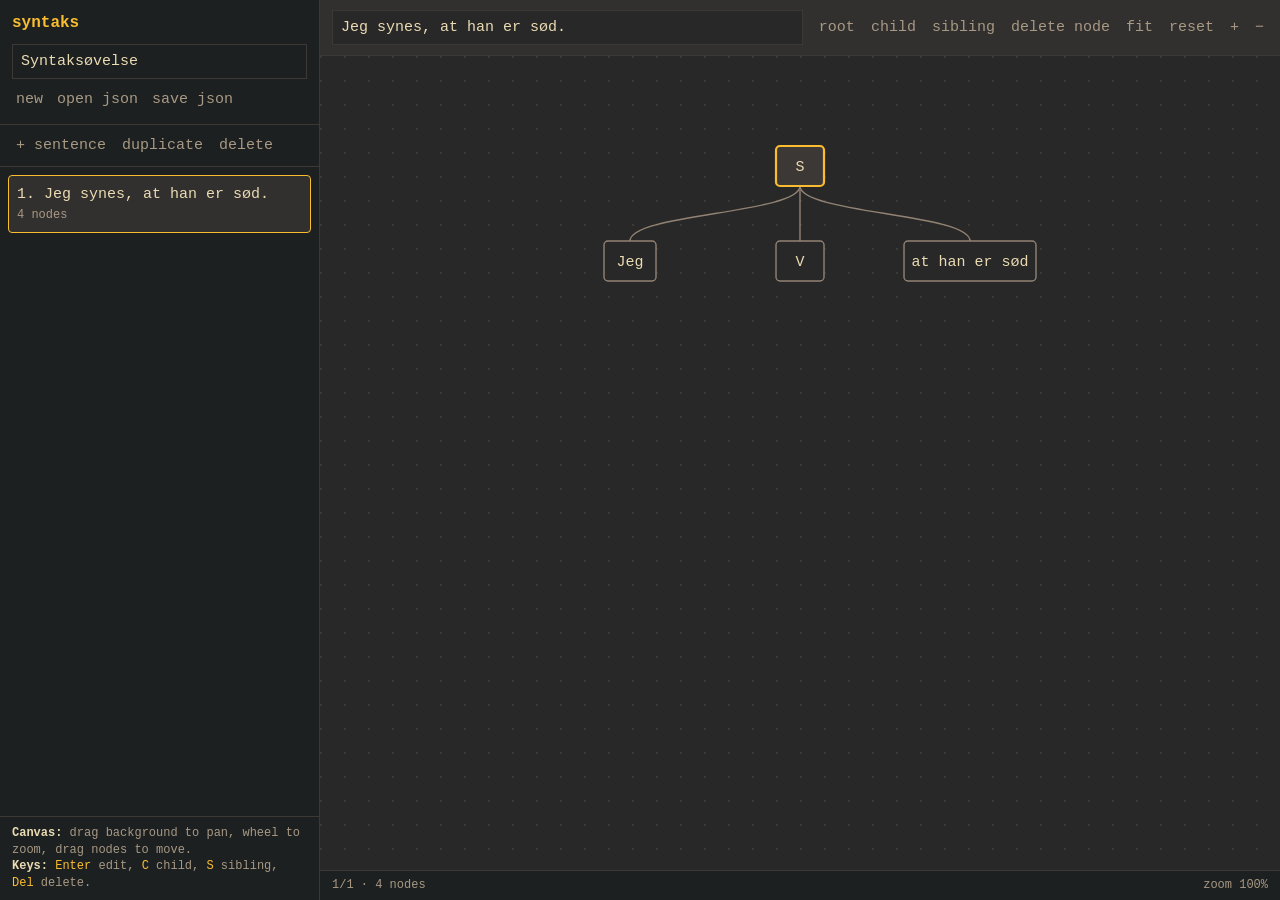
==== index.html @ 24058f37 "Replace project with single HTML app" ====
<!doctype html>
<html lang="en">
<head>
<meta charset="utf-8" />
<meta name="viewport" content="width=device-width, initial-scale=1" />
<title>syntaks — minimal tree workspace</title>
<style>
  :root{
    --bg:#282828;
    --bg2:#1d2021;
    --panel:#32302f;
    --soft:#3c3836;
    --text:#ebdbb2;
    --muted:#a89984;
    --line:#928374;
    --accent:#fabd2f;
    --green:#b8bb26;
    --red:#fb4934;
    --blue:#83a598;
    --node:#282828;
    --node-active:#3c3836;
  }
  *{ box-sizing:border-box; }
  html,body{ height:100%; margin:0; overflow:hidden; background:var(--bg); color:var(--text); font:15px/1.4 ui-monospace,SFMono-Regular,Menlo,Consolas,"Liberation Mono",monospace; }
  button,input,textarea{ font:inherit; color:inherit; }
  button{ background:transparent; border:0; color:var(--muted); cursor:pointer; padding:2px 4px; border-radius:2px; }
  button:hover,button:focus{ color:var(--accent); outline:1px solid var(--soft); }
  button.danger:hover{ color:var(--red); }
  input,textarea{ width:100%; background:var(--bg2); border:1px solid var(--soft); color:var(--text); padding:6px 8px; outline:none; }
  input:focus,textarea:focus{ border-color:var(--accent); }
  .app{ height:100%; display:grid; grid-template-columns:320px 1fr; }
  aside{ border-right:1px solid var(--soft); background:var(--bg2); min-width:0; display:flex; flex-direction:column; }
  header{ padding:12px; border-bottom:1px solid var(--soft); }
  h1{ font-size:16px; margin:0 0 10px; color:var(--accent); font-weight:700; }
  .row{ display:flex; gap:6px; align-items:center; flex-wrap:wrap; }
  .row.nowrap{ flex-wrap:nowrap; }
  .tiny{ font-size:12px; color:var(--muted); }
  .toolbar{ padding:8px 12px; border-bottom:1px solid var(--soft); display:flex; gap:8px; flex-wrap:wrap; }
  .tree-list{ overflow:auto; flex:1; padding:8px; }
  .item{ border:1px solid transparent; padding:8px; margin-bottom:6px; cursor:pointer; border-radius:4px; color:var(--muted); }
  .item:hover{ border-color:var(--soft); color:var(--text); }
  .item.active{ border-color:var(--accent); color:var(--text); background:#32302f; }
  .item-title{ white-space:nowrap; overflow:hidden; text-overflow:ellipsis; }
  .item-meta{ font-size:12px; color:var(--muted); margin-top:2px; }
  main{ min-width:0; display:grid; grid-template-rows:auto 1fr auto; }
  .topbar{ padding:10px 12px; border-bottom:1px solid var(--soft); background:var(--panel); display:grid; grid-template-columns:1fr auto; gap:12px; align-items:center; }
  .topbar input{ background:var(--bg); }
  .canvasbar{ display:flex; gap:8px; align-items:center; flex-wrap:wrap; }
  .canvas-wrap{ position:relative; overflow:hidden; background:radial-gradient(circle at 1px 1px, #3c3836 1px, transparent 0) 0 0/24px 24px, var(--bg); touch-action:none; user-select:none; }
  svg{ width:100%; height:100%; display:block; cursor:grab; }
  svg.panning{ cursor:grabbing; }
  .status{ padding:6px 12px; border-top:1px solid var(--soft); color:var(--muted); background:var(--bg2); display:flex; justify-content:space-between; gap:10px; }
  .hidden-file{ display:none; }
  .kbd{ color:var(--accent); }
  .node rect{ fill:var(--node); stroke:var(--line); stroke-width:1.4; rx:4; }
  .node text{ fill:var(--text); dominant-baseline:middle; text-anchor:middle; pointer-events:none; }
  .node.active rect{ stroke:var(--accent); stroke-width:2.2; fill:var(--node-active); }
  .node:hover rect{ stroke:var(--blue); }
  .edge{ stroke:var(--line); stroke-width:1.4; fill:none; }
  .ghost{ opacity:.45; }
  .notice{ padding:8px 12px; border-top:1px solid var(--soft); color:var(--muted); }
  .notice strong{ color:var(--text); }
</style>
</head>
<body>
<div class="app">
  <aside>
    <header>
      <h1>syntaks</h1>
      <input id="projectTitle" placeholder="Project title" />
      <div class="row" style="margin-top:8px">
        <button id="newProject">new</button>
        <button id="openProject">open json</button>
        <button id="saveProject">save json</button>
      </div>
      <input class="hidden-file" id="fileInput" type="file" accept="application/json,.json" />
    </header>
    <div class="toolbar">
      <button id="addTree">+ sentence</button>
      <button id="duplicateTree">duplicate</button>
      <button id="deleteTree" class="danger">delete</button>
    </div>
    <div id="treeList" class="tree-list"></div>
    <div class="notice tiny">
      <strong>Canvas:</strong> drag background to pan, wheel to zoom, drag nodes to move.<br>
      <strong>Keys:</strong> <span class="kbd">Enter</span> edit, <span class="kbd">C</span> child, <span class="kbd">S</span> sibling, <span class="kbd">Del</span> delete.
    </div>
  </aside>
  <main>
    <div class="topbar">
      <input id="sentenceTitle" placeholder="Sentence / tree title" />
      <div class="canvasbar">
        <button id="addRoot">root</button>
        <button id="addChild">child</button>
        <button id="addSibling">sibling</button>
        <button id="deleteNode" class="danger">delete node</button>
        <button id="fitView">fit</button>
        <button id="resetView">reset</button>
        <button id="zoomIn">+</button>
        <button id="zoomOut">−</button>
      </div>
    </div>
    <div id="canvasWrap" class="canvas-wrap">
      <svg id="svg" xmlns="http://www.w3.org/2000/svg">
        <g id="viewport"></g>
      </svg>
    </div>
    <div class="status tiny">
      <span id="statusLeft"></span>
      <span id="statusRight"></span>
    </div>
  </main>
</div>
<script>
(() => {
  'use strict';

  const STORAGE_KEY = 'syntaks.minimal.project.v1';
  const $ = (id) => document.getElementById(id);
  const svg = $('svg');
  const viewport = $('viewport');
  const canvasWrap = $('canvasWrap');

  const state = {
    project: defaultProject(),
    activeTreeId: null,
    selectedNodeId: null,
    view: { x: 0, y: 0, scale: 1 },
    drag: null,
    suppressClick: false
  };

  function uid(prefix='id') {
    return `${prefix}-${Math.random().toString(36).slice(2, 9)}-${Date.now().toString(36).slice(-4)}`;
  }

  function defaultTree(title='New sentence') {
    const root = uid('node');
    return {
      id: uid('tree'),
      title,
      nodes: [{ id: root, label: 'S', x: 0, y: 0, parentId: null }]
    };
  }

  function defaultProject() {
    const t = defaultTree('Jeg synes, at han er sød.');
    const n1 = uid('node'), n2 = uid('node'), n3 = uid('node');
    t.nodes = [
      { id: t.nodes[0].id, label: 'S', x: 0, y: 0, parentId: null },
      { id: n1, label: 'Jeg', x: -170, y: 95, parentId: t.nodes[0].id },
      { id: n2, label: 'V', x: 0, y: 95, parentId: t.nodes[0].id },
      { id: n3, label: 'at han er sød', x: 170, y: 95, parentId: t.nodes[0].id }
    ];
    return { version: 1, title: 'Syntaksøvelse', trees: [t] };
  }

  function activeTree() {
    return state.project.trees.find(t => t.id === state.activeTreeId) || null;
  }

  function selectedNode() {
    const t = activeTree();
    return t ? t.nodes.find(n => n.id === state.selectedNodeId) || null : null;
  }

  function childrenOf(tree, nodeId) {
    return tree.nodes.filter(n => n.parentId === nodeId);
  }

  function getNode(tree, id) {
    return tree.nodes.find(n => n.id === id) || null;
  }

  function normalizeProject(raw) {
    if (Array.isArray(raw)) {
      return {
        version: 1,
        title: 'Imported project',
        trees: raw.map((item, i) => defaultTreeFromLegacy(item, `Tree ${i + 1}`))
      };
    }
    if (!raw || typeof raw !== 'object') throw new Error('Not a JSON object.');
    const project = {
      version: Number(raw.version || 1),
      title: String(raw.title || 'Untitled project'),
      trees: Array.isArray(raw.trees) ? raw.trees.map((tree, i) => normalizeTree(tree, i)) : []
    };
    if (!project.trees.length) project.trees.push(defaultTree('New sentence'));
    return project;
  }

  function defaultTreeFromLegacy(item, title) {
    // Minimal fallback for old array exports: preserve the old string as a note-like root label.
    const t = defaultTree(title);
    t.legacyTreeString = String(item || '');
    t.nodes[0].label = 'S';
    return t;
  }

  function normalizeTree(tree, index) {
    const out = {
      id: String(tree.id || uid('tree')),
      title: String(tree.title || `Tree ${index + 1}`),
      nodes: Array.isArray(tree.nodes) ? tree.nodes.map(normalizeNode).filter(Boolean) : []
    };
    if (!out.nodes.length) out.nodes = defaultTree(out.title).nodes;
    if (!out.nodes.some(n => n.parentId === null)) out.nodes[0].parentId = null;
    return out;
  }

  function normalizeNode(n) {
    if (!n || typeof n !== 'object') return null;
    return {
      id: String(n.id || uid('node')),
      label: String(n.label ?? ''),
      x: Number.isFinite(Number(n.x)) ? Number(n.x) : 0,
      y: Number.isFinite(Number(n.y)) ? Number(n.y) : 0,
      parentId: n.parentId == null ? null : String(n.parentId)
    };
  }

  function saveLocal() {
    localStorage.setItem(STORAGE_KEY, JSON.stringify(state.project));
    updateStatus('autosaved');
  }

  function updateStatus(msg='') {
    const t = activeTree();
    $('statusLeft').textContent = t ? `${state.project.trees.indexOf(t) + 1}/${state.project.trees.length} · ${t.nodes.length} nodes${msg ? ' · ' + msg : ''}` : 'no tree';
    $('statusRight').textContent = `zoom ${Math.round(state.view.scale * 100)}%`;
  }

  function renderAll() {
    $('projectTitle').value = state.project.title;
    const t = activeTree();
    $('sentenceTitle').value = t ? t.title : '';
    renderList();
    renderCanvas();
    updateStatus();
  }

  function renderList() {
    const list = $('treeList');
    list.innerHTML = '';
    state.project.trees.forEach((tree, i) => {
      const div = document.createElement('div');
      div.className = `item${tree.id === state.activeTreeId ? ' active' : ''}`;
      div.innerHTML = `<div class="item-title"></div><div class="item-meta"></div>`;
      div.querySelector('.item-title').textContent = `${i + 1}. ${tree.title || 'Untitled'}`;
      div.querySelector('.item-meta').textContent = `${tree.nodes.length} nodes`;
      div.addEventListener('click', () => {
        state.activeTreeId = tree.id;
        state.selectedNodeId = tree.nodes[0]?.id || null;
        renderAll();
        saveLocal();
      });
      list.appendChild(div);
    });
  }

  function svgEl(name, attrs = {}) {
    const el = document.createElementNS('http://www.w3.org/2000/svg', name);
    Object.entries(attrs).forEach(([k, v]) => el.setAttribute(k, v));
    return el;
  }

  function renderCanvas() {
    viewport.innerHTML = '';
    applyView();
    const t = activeTree();
    if (!t) return;

    const edges = svgEl('g');
    const nodes = svgEl('g');
    viewport.append(edges, nodes);

    t.nodes.forEach(n => {
      if (!n.parentId) return;
      const p = getNode(t, n.parentId);
      if (!p) return;
      edges.appendChild(svgEl('path', {
        class: 'edge',
        d: `M ${p.x} ${p.y + 20} C ${p.x} ${(p.y + n.y) / 2}, ${n.x} ${(p.y + n.y) / 2}, ${n.x} ${n.y - 20}`
      }));
    });

    t.nodes.forEach(n => {
      const width = Math.max(48, Math.min(260, n.label.length * 8 + 28));
      const g = svgEl('g', { class: `node${n.id === state.selectedNodeId ? ' active' : ''}`, transform: `translate(${n.x},${n.y})`, 'data-id': n.id });
      g.appendChild(svgEl('rect', { x: -width / 2, y: -20, width, height: 40 }));
      const text = svgEl('text', { x: 0, y: 1 });
      text.textContent = n.label || '…';
      g.appendChild(text);
      g.addEventListener('pointerdown', nodePointerDown);
      g.addEventListener('dblclick', () => editNode(n.id));
      nodes.appendChild(g);
    });
  }

  function applyView() {
    viewport.setAttribute('transform', `translate(${state.view.x} ${state.view.y}) scale(${state.view.scale})`);
  }

  function clientToWorld(clientX, clientY) {
    const rect = svg.getBoundingClientRect();
    return {
      x: (clientX - rect.left - state.view.x) / state.view.scale,
      y: (clientY - rect.top - state.view.y) / state.view.scale
    };
  }

  function addTree() {
    const t = defaultTree('New sentence');
    state.project.trees.push(t);
    state.activeTreeId = t.id;
    state.selectedNodeId = t.nodes[0].id;
    renderAll();
    saveLocal();
    $('sentenceTitle').focus();
    $('sentenceTitle').select();
  }

  function duplicateTree() {
    const t = activeTree();
    if (!t) return;
    const copy = JSON.parse(JSON.stringify(t));
    const idMap = new Map();
    copy.id = uid('tree');
    copy.title = `${copy.title} copy`;
    copy.nodes.forEach(n => { const old = n.id; n.id = uid('node'); idMap.set(old, n.id); });
    copy.nodes.forEach(n => { if (n.parentId) n.parentId = idMap.get(n.parentId) || null; });
    state.project.trees.push(copy);
    state.activeTreeId = copy.id;
    state.selectedNodeId = copy.nodes[0]?.id || null;
    renderAll();
    saveLocal();
  }

  function deleteTree() {
    if (state.project.trees.length <= 1) {
      alert('Keep at least one tree in the project.');
      return;
    }
    const t = activeTree();
    if (!t || !confirm(`Delete "${t.title}"?`)) return;
    const index = state.project.trees.indexOf(t);
    state.project.trees.splice(index, 1);
    const next = state.project.trees[Math.max(0, index - 1)];
    state.activeTreeId = next.id;
    state.selectedNodeId = next.nodes[0]?.id || null;
    renderAll();
    saveLocal();
  }

  function addRootIfNeeded() {
    const t = activeTree();
    if (!t) return;
    if (t.nodes.some(n => n.parentId === null)) return;
    const n = { id: uid('node'), label: 'S', x: 0, y: 0, parentId: null };
    t.nodes.push(n);
    state.selectedNodeId = n.id;
    renderAll();
    saveLocal();
  }

  function addChild() {
    const t = activeTree();
    const parent = selectedNode();
    if (!t || !parent) return;
    const siblings = childrenOf(t, parent.id);
    const offset = (siblings.length - 0.5) * 110;
    const n = { id: uid('node'), label: 'node', x: parent.x + offset, y: parent.y + 95, parentId: parent.id };
    t.nodes.push(n);
    state.selectedNodeId = n.id;
    renderAll();
    saveLocal();
    editNode(n.id);
  }

  function addSibling() {
    const t = activeTree();
    const n = selectedNode();
    if (!t || !n || !n.parentId) return;
    const siblings = childrenOf(t, n.parentId);
    const newNode = { id: uid('node'), label: 'node', x: n.x + 115, y: n.y, parentId: n.parentId };
    t.nodes.push(newNode);
    // spread siblings gently so the new node does not sit on top of old ones
    siblings.concat(newNode).forEach((s, i, arr) => {
      const center = arr.reduce((sum, item) => sum + item.x, 0) / arr.length;
      s.x = center + (i - (arr.length - 1) / 2) * 115;
    });
    state.selectedNodeId = newNode.id;
    renderAll();
    saveLocal();
    editNode(newNode.id);
  }

  function deleteNode() {
    const t = activeTree();
    const n = selectedNode();
    if (!t || !n) return;
    if (n.parentId === null && t.nodes.length > 1) {
      alert('Delete child nodes first, or keep the root.');
      return;
    }
    const toDelete = new Set();
    const collect = (id) => {
      toDelete.add(id);
      childrenOf(t, id).forEach(ch => collect(ch.id));
    };
    collect(n.id);
    t.nodes = t.nodes.filter(node => !toDelete.has(node.id));
    state.selectedNodeId = t.nodes[0]?.id || null;
    renderAll();
    saveLocal();
  }

  function editNode(id) {
    const t = activeTree();
    const n = t && getNode(t, id);
    if (!n) return;
    const value = prompt('Node label:', n.label);
    if (value === null) return;
    n.label = value.trim() || '…';
    state.selectedNodeId = n.id;
    renderAll();
    saveLocal();
  }

  function nodePointerDown(e) {
    e.stopPropagation();
    const t = activeTree();
    const node = t && getNode(t, e.currentTarget.dataset.id);
    if (!node) return;
    state.selectedNodeId = node.id;
    const world = clientToWorld(e.clientX, e.clientY);
    state.drag = { type: 'node', id: node.id, dx: node.x - world.x, dy: node.y - world.y, moved: false };
    e.currentTarget.setPointerCapture(e.pointerId);
    renderAll();
  }

  svg.addEventListener('pointerdown', (e) => {
    if (e.target.closest && e.target.closest('.node')) return;
    state.drag = { type: 'pan', startX: e.clientX, startY: e.clientY, viewX: state.view.x, viewY: state.view.y, moved: false };
    svg.classList.add('panning');
    svg.setPointerCapture(e.pointerId);
  });

  svg.addEventListener('pointermove', (e) => {
    if (!state.drag) return;
    if (state.drag.type === 'pan') {
      const dx = e.clientX - state.drag.startX;
      const dy = e.clientY - state.drag.startY;
      if (Math.abs(dx) + Math.abs(dy) > 2) state.drag.moved = true;
      state.view.x = state.drag.viewX + dx;
      state.view.y = state.drag.viewY + dy;
      applyView();
      updateStatus();
    } else if (state.drag.type === 'node') {
      const t = activeTree();
      const n = t && getNode(t, state.drag.id);
      if (!n) return;
      const world = clientToWorld(e.clientX, e.clientY);
      n.x = Math.round(world.x + state.drag.dx);
      n.y = Math.round(world.y + state.drag.dy);
      state.drag.moved = true;
      renderCanvas();
    }
  });

  window.addEventListener('pointerup', () => {
    if (!state.drag) return;
    const wasNodeMove = state.drag.type === 'node' && state.drag.moved;
    state.suppressClick = state.drag.moved;
    state.drag = null;
    svg.classList.remove('panning');
    if (wasNodeMove) saveLocal();
    setTimeout(() => state.suppressClick = false, 0);
  });

  svg.addEventListener('wheel', (e) => {
    e.preventDefault();
    const rect = svg.getBoundingClientRect();
    const sx = e.clientX - rect.left;
    const sy = e.clientY - rect.top;
    const before = clientToWorld(e.clientX, e.clientY);
    const factor = Math.exp(-e.deltaY * 0.0015);
    state.view.scale = clamp(state.view.scale * factor, 0.2, 4);
    state.view.x = sx - before.x * state.view.scale;
    state.view.y = sy - before.y * state.view.scale;
    applyView();
    updateStatus();
  }, { passive: false });

  function clamp(n, min, max) { return Math.max(min, Math.min(max, n)); }

  function zoomBy(factor) {
    const rect = svg.getBoundingClientRect();
    const cx = rect.left + rect.width / 2;
    const cy = rect.top + rect.height / 2;
    const before = clientToWorld(cx, cy);
    state.view.scale = clamp(state.view.scale * factor, 0.2, 4);
    state.view.x = rect.width / 2 - before.x * state.view.scale;
    state.view.y = rect.height / 2 - before.y * state.view.scale;
    applyView();
    updateStatus();
  }

  function resetView() {
    state.view = { x: canvasWrap.clientWidth / 2, y: 110, scale: 1 };
    renderCanvas();
  }

  function fitView() {
    const t = activeTree();
    if (!t || !t.nodes.length) return resetView();
    const pad = 120;
    const xs = t.nodes.map(n => n.x), ys = t.nodes.map(n => n.y);
    const minX = Math.min(...xs) - pad, maxX = Math.max(...xs) + pad;
    const minY = Math.min(...ys) - pad, maxY = Math.max(...ys) + pad;
    const w = Math.max(1, maxX - minX), h = Math.max(1, maxY - minY);
    const scale = clamp(Math.min(canvasWrap.clientWidth / w, canvasWrap.clientHeight / h), 0.2, 2);
    state.view.scale = scale;
    state.view.x = (canvasWrap.clientWidth - w * scale) / 2 - minX * scale;
    state.view.y = (canvasWrap.clientHeight - h * scale) / 2 - minY * scale;
    renderCanvas();
  }

  function exportProject() {
    const safe = (state.project.title || 'syntaks-project').toLowerCase().replace(/[^a-z0-9æøå_-]+/gi, '-').replace(/^-|-$/g, '') || 'syntaks-project';
    const blob = new Blob([JSON.stringify(state.project, null, 2)], { type: 'application/json' });
    const a = document.createElement('a');
    a.href = URL.createObjectURL(blob);
    a.download = `${safe}.json`;
    a.click();
    URL.revokeObjectURL(a.href);
  }

  function importProjectFile(file) {
    const reader = new FileReader();
    reader.onload = () => {
      try {
        state.project = normalizeProject(JSON.parse(reader.result));
        state.activeTreeId = state.project.trees[0].id;
        state.selectedNodeId = state.project.trees[0].nodes[0]?.id || null;
        resetView();
        renderAll();
        saveLocal();
      } catch (err) {
        alert(`Could not open JSON file: ${err.message}`);
      }
    };
    reader.readAsText(file);
  }

  $('projectTitle').addEventListener('input', (e) => {
    state.project.title = e.target.value;
    saveLocal();
  });

  $('sentenceTitle').addEventListener('input', (e) => {
    const t = activeTree();
    if (!t) return;
    t.title = e.target.value;
    renderList();
    saveLocal();
  });

  $('newProject').addEventListener('click', () => {
    if (!confirm('Start a new blank project? Unsaved changes will be replaced.')) return;
    const t = defaultTree('New sentence');
    state.project = { version: 1, title: 'Untitled project', trees: [t] };
    state.activeTreeId = t.id;
    state.selectedNodeId = t.nodes[0].id;
    localStorage.removeItem(STORAGE_KEY);
    resetView();
    renderAll();
  });

  $('openProject').addEventListener('click', () => $('fileInput').click());
  $('fileInput').addEventListener('change', (e) => {
    const file = e.target.files[0];
    if (file) importProjectFile(file);
    e.target.value = '';
  });

  $('saveProject').addEventListener('click', exportProject);
  $('addTree').addEventListener('click', addTree);
  $('duplicateTree').addEventListener('click', duplicateTree);
  $('deleteTree').addEventListener('click', deleteTree);
  $('addRoot').addEventListener('click', addRootIfNeeded);
  $('addChild').addEventListener('click', addChild);
  $('addSibling').addEventListener('click', addSibling);
  $('deleteNode').addEventListener('click', deleteNode);
  $('fitView').addEventListener('click', fitView);
  $('resetView').addEventListener('click', resetView);
  $('zoomIn').addEventListener('click', () => zoomBy(1.2));
  $('zoomOut').addEventListener('click', () => zoomBy(1 / 1.2));

  window.addEventListener('keydown', (e) => {
    const tag = document.activeElement?.tagName?.toLowerCase();
    if (tag === 'input' || tag === 'textarea') return;
    if (e.key === 'Enter') { e.preventDefault(); if (state.selectedNodeId) editNode(state.selectedNodeId); }
    if (e.key.toLowerCase() === 'c') { e.preventDefault(); addChild(); }
    if (e.key.toLowerCase() === 's') { e.preventDefault(); addSibling(); }
    if (e.key === 'Delete' || e.key === 'Backspace') { e.preventDefault(); deleteNode(); }
    if (e.key === '0') resetView();
  });

  function init() {
    const saved = localStorage.getItem(STORAGE_KEY);
    if (saved && confirm('Restore autosaved syntaks project?')) {
      try { state.project = normalizeProject(JSON.parse(saved)); }
      catch { state.project = defaultProject(); }
    }
    state.activeTreeId = state.project.trees[0].id;
    state.selectedNodeId = state.project.trees[0].nodes[0]?.id || null;
    resetView();
    renderAll();
  }

  init();
})();
</script>
</body>
</html>
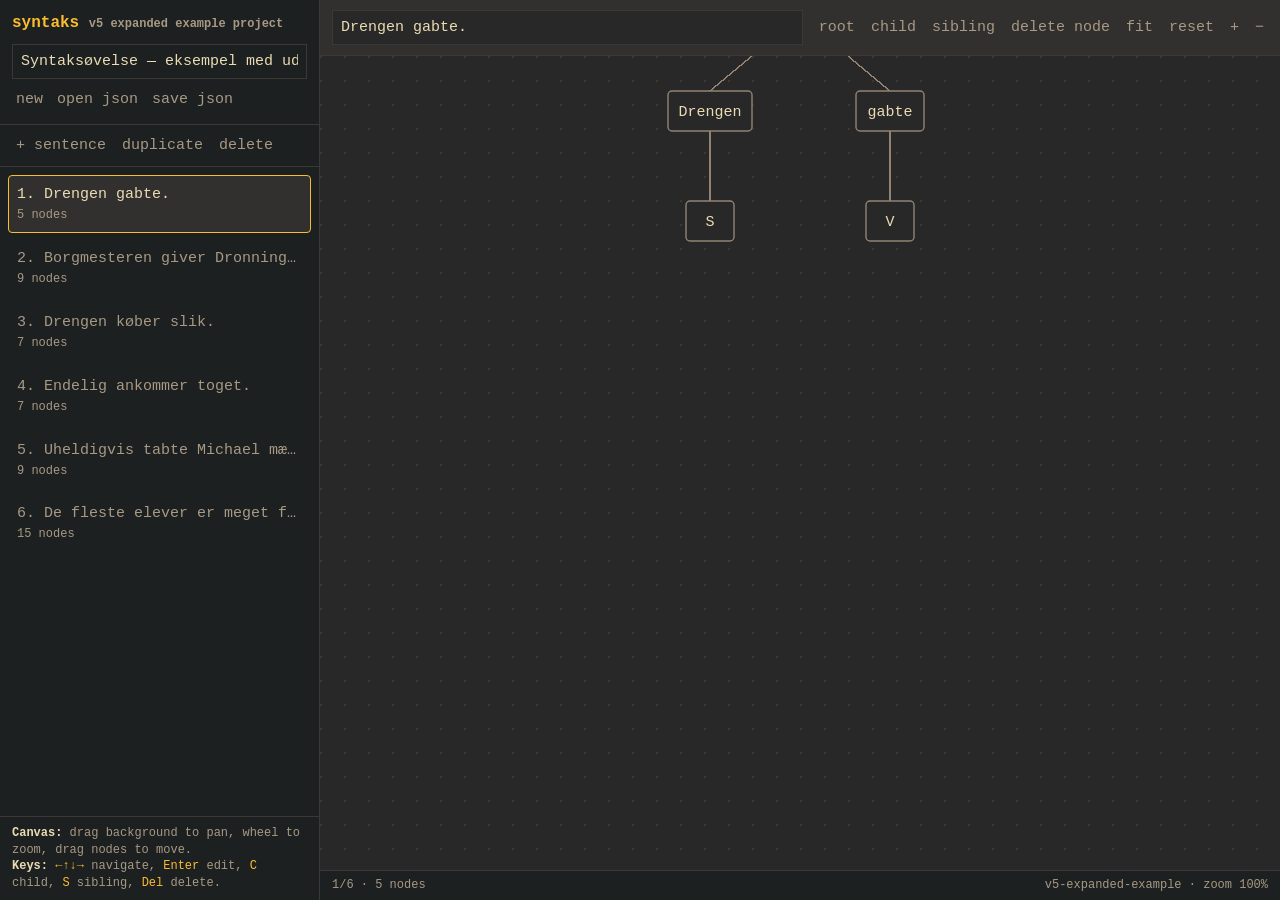
==== commit a797290f: "Update liens" ====
--- a/index.html
+++ b/index.html
@@ -3,7 +3,7 @@
 <head>
 <meta charset="utf-8" />
 <meta name="viewport" content="width=device-width, initial-scale=1" />
-<title>syntaks — minimal tree workspace</title>
+<title>syntaks v5 — expanded example project</title>
 <style>
   :root{
     --bg:#282828;
@@ -54,9 +54,11 @@
   .kbd{ color:var(--accent); }
   .node rect{ fill:var(--node); stroke:var(--line); stroke-width:1.4; rx:4; }
   .node text{ fill:var(--text); dominant-baseline:middle; text-anchor:middle; pointer-events:none; }
+  .node foreignObject{ overflow:visible; }
+  .node-edit{ width:100%; height:100%; background:var(--bg2); color:var(--text); border:1px solid var(--accent); border-radius:3px; text-align:center; padding:2px 6px; outline:none; }
   .node.active rect{ stroke:var(--accent); stroke-width:2.2; fill:var(--node-active); }
   .node:hover rect{ stroke:var(--blue); }
-  .edge{ stroke:var(--line); stroke-width:1.4; fill:none; }
+  .edge{ stroke:var(--line); stroke-width:1.4; fill:none; stroke-linecap:square; shape-rendering:crispEdges; }
   .ghost{ opacity:.45; }
   .notice{ padding:8px 12px; border-top:1px solid var(--soft); color:var(--muted); }
   .notice strong{ color:var(--text); }
@@ -66,7 +68,7 @@
 <div class="app">
   <aside>
     <header>
-      <h1>syntaks</h1>
+      <h1>syntaks <span class="tiny">v5 expanded example project</span></h1>
       <input id="projectTitle" placeholder="Project title" />
       <div class="row" style="margin-top:8px">
         <button id="newProject">new</button>
@@ -83,7 +85,7 @@
     <div id="treeList" class="tree-list"></div>
     <div class="notice tiny">
       <strong>Canvas:</strong> drag background to pan, wheel to zoom, drag nodes to move.<br>
-      <strong>Keys:</strong> <span class="kbd">Enter</span> edit, <span class="kbd">C</span> child, <span class="kbd">S</span> sibling, <span class="kbd">Del</span> delete.
+      <strong>Keys:</strong> <span class="kbd">←↑↓→</span> navigate, <span class="kbd">Enter</span> edit, <span class="kbd">C</span> child, <span class="kbd">S</span> sibling, <span class="kbd">Del</span> delete.
     </div>
   </aside>
   <main>
@@ -115,7 +117,7 @@
 (() => {
   'use strict';
 
-  const STORAGE_KEY = 'syntaks.minimal.project.v1';
+  const STORAGE_KEY = 'syntaks.minimal.project.v5';
   const $ = (id) => document.getElementById(id);
   const svg = $('svg');
   const viewport = $('viewport');
@@ -126,6 +128,8 @@
     activeTreeId: null,
     selectedNodeId: null,
     view: { x: 0, y: 0, scale: 1 },
+    editingNodeId: null,
+    editDraft: '',
     drag: null,
     suppressClick: false
   };
@@ -143,16 +147,91 @@
     };
   }
 
+  function makeExampleTree(id, title, nodes) {
+    return {
+      id,
+      title,
+      nodes: nodes.map(n => ({
+        id: `${id}-${n[0]}`,
+        label: n[1],
+        x: n[2],
+        y: n[3],
+        parentId: n[4] == null ? null : `${id}-${n[4]}`
+      }))
+    };
+  }
+
   function defaultProject() {
-    const t = defaultTree('Jeg synes, at han er sød.');
-    const n1 = uid('node'), n2 = uid('node'), n3 = uid('node');
-    t.nodes = [
-      { id: t.nodes[0].id, label: 'S', x: 0, y: 0, parentId: null },
-      { id: n1, label: 'Jeg', x: -170, y: 95, parentId: t.nodes[0].id },
-      { id: n2, label: 'V', x: 0, y: 95, parentId: t.nodes[0].id },
-      { id: n3, label: 'at han er sød', x: 170, y: 95, parentId: t.nodes[0].id }
-    ];
-    return { version: 1, title: 'Syntaksøvelse', trees: [t] };
+    return {
+      version: 1,
+      title: 'Syntaksøvelse — eksempel med udfoldede træer',
+      trees: [
+        makeExampleTree('tree-drengen-gabte', 'Drengen gabte.', [
+          ['root', 'Drengen gabte.', 0, -170, null],
+          ['w1', 'Drengen', -90, -55, 'root'],
+          ['w2', 'gabte', 90, -55, 'root'],
+          ['s1', 'S', -90, 55, 'w1'],
+          ['v1', 'V', 90, 55, 'w2']
+        ]),
+        makeExampleTree('tree-borgmesteren-giver', 'Borgmesteren giver Dronningen hånden.', [
+          ['root', 'Borgmesteren giver Dronningen hånden.', 0, -190, null],
+          ['w1', 'Borgmesteren', -210, -60, 'root'],
+          ['w2', 'giver', -70, -60, 'root'],
+          ['w3', 'Dronningen', 85, -60, 'root'],
+          ['w4', 'hånden', 230, -60, 'root'],
+          ['s1', 'S', -210, 60, 'w1'],
+          ['v1', 'V', -70, 60, 'w2'],
+          ['io1', 'IO', 85, 60, 'w3'],
+          ['do1', 'DO', 230, 60, 'w4']
+        ]),
+        makeExampleTree('tree-drengen-koeber', 'Drengen køber slik.', [
+          ['root', 'Drengen køber slik.', 0, -170, null],
+          ['w1', 'Drengen', -150, -55, 'root'],
+          ['w2', 'køber', 0, -55, 'root'],
+          ['w3', 'slik', 150, -55, 'root'],
+          ['s1', 'S', -150, 55, 'w1'],
+          ['v1', 'V', 0, 55, 'w2'],
+          ['do1', 'DO', 150, 55, 'w3']
+        ]),
+        makeExampleTree('tree-endelig-ankommer', 'Endelig ankommer toget.', [
+          ['root', 'Endelig ankommer toget.', 0, -170, null],
+          ['w1', 'Endelig', -150, -55, 'root'],
+          ['w2', 'ankommer', 0, -55, 'root'],
+          ['w3', 'toget', 150, -55, 'root'],
+          ['adv1', 'ADV', -150, 55, 'w1'],
+          ['v1', 'V', 0, 55, 'w2'],
+          ['s1', 'S', 150, 55, 'w3']
+        ]),
+        makeExampleTree('tree-uheldigvis-tabte', 'Uheldigvis tabte Michael mælken.', [
+          ['root', 'Uheldigvis tabte Michael mælken.', 0, -190, null],
+          ['w1', 'Uheldigvis', -210, -60, 'root'],
+          ['w2', 'tabte', -70, -60, 'root'],
+          ['w3', 'Michael', 85, -60, 'root'],
+          ['w4', 'mælken', 230, -60, 'root'],
+          ['adv1', 'ADV', -210, 60, 'w1'],
+          ['v1', 'V', -70, 60, 'w2'],
+          ['s1', 'S', 85, 60, 'w3'],
+          ['do1', 'DO', 230, 60, 'w4']
+        ]),
+        makeExampleTree('tree-de-fleste-elever', 'De fleste elever er meget flittige.', [
+          ['root', 'De fleste elever er meget flittige.', 0, -230, null],
+          ['subj', 'De fleste elever', -160, -95, 'root'],
+          ['verb', 'er', 40, -95, 'root'],
+          ['pred', 'meget flittige', 220, -95, 'root'],
+          ['w1', 'De', -260, 30, 'subj'],
+          ['w2', 'fleste', -160, 30, 'subj'],
+          ['w3', 'elever', -60, 30, 'subj'],
+          ['v1', 'V', 40, 30, 'verb'],
+          ['w4', 'meget', 170, 30, 'pred'],
+          ['w5', 'flittige', 285, 30, 'pred'],
+          ['det1', 'DET', -260, 145, 'w1'],
+          ['adj1', 'ADJ', -160, 145, 'w2'],
+          ['s1', 'S', -60, 145, 'w3'],
+          ['adv1', 'ADV', 170, 145, 'w4'],
+          ['sp1', 'SP', 285, 145, 'w5']
+        ])
+      ]
+    };
   }
 
   function activeTree() {
@@ -228,7 +307,7 @@
   function updateStatus(msg='') {
     const t = activeTree();
     $('statusLeft').textContent = t ? `${state.project.trees.indexOf(t) + 1}/${state.project.trees.length} · ${t.nodes.length} nodes${msg ? ' · ' + msg : ''}` : 'no tree';
-    $('statusRight').textContent = `zoom ${Math.round(state.view.scale * 100)}%`;
+    $('statusRight').textContent = `v5-expanded-example · zoom ${Math.round(state.view.scale * 100)}%`;
   }
 
   function renderAll() {
@@ -265,6 +344,26 @@
     return el;
   }
 
+  function appendLine(group, x1, y1, x2, y2) {
+    group.appendChild(svgEl('line', {
+      class: 'edge',
+      x1: Math.round(x1),
+      y1: Math.round(y1),
+      x2: Math.round(x2),
+      y2: Math.round(y2)
+    }));
+  }
+
+  function drawTreeEdges(tree, group) {
+    const parents = tree.nodes.filter(n => childrenOf(tree, n.id).length);
+    parents.forEach(parent => {
+      const kids = childrenOf(tree, parent.id).sort((a, b) => a.x - b.x);
+      kids.forEach(kid => {
+        appendLine(group, parent.x, parent.y + 20, kid.x, kid.y - 20);
+      });
+    });
+  }
+
   function renderCanvas() {
     viewport.innerHTML = '';
     applyView();
@@ -275,25 +374,35 @@
     const nodes = svgEl('g');
     viewport.append(edges, nodes);
 
-    t.nodes.forEach(n => {
-      if (!n.parentId) return;
-      const p = getNode(t, n.parentId);
-      if (!p) return;
-      edges.appendChild(svgEl('path', {
-        class: 'edge',
-        d: `M ${p.x} ${p.y + 20} C ${p.x} ${(p.y + n.y) / 2}, ${n.x} ${(p.y + n.y) / 2}, ${n.x} ${n.y - 20}`
-      }));
-    });
+    drawTreeEdges(t, edges);
 
     t.nodes.forEach(n => {
       const width = Math.max(48, Math.min(260, n.label.length * 8 + 28));
       const g = svgEl('g', { class: `node${n.id === state.selectedNodeId ? ' active' : ''}`, transform: `translate(${n.x},${n.y})`, 'data-id': n.id });
       g.appendChild(svgEl('rect', { x: -width / 2, y: -20, width, height: 40 }));
-      const text = svgEl('text', { x: 0, y: 1 });
-      text.textContent = n.label || '…';
-      g.appendChild(text);
+      if (state.editingNodeId === n.id) {
+        const fo = svgEl('foreignObject', { x: -width / 2 + 4, y: -16, width: width - 8, height: 32 });
+        const input = document.createElement('input');
+        input.className = 'node-edit';
+        input.value = state.editDraft;
+        input.setAttribute('aria-label', 'Node label');
+        input.addEventListener('pointerdown', ev => ev.stopPropagation());
+        input.addEventListener('input', ev => { state.editDraft = ev.target.value; });
+        input.addEventListener('keydown', ev => {
+          if (ev.key === 'Enter') { ev.preventDefault(); commitNodeEdit(); }
+          if (ev.key === 'Escape') { ev.preventDefault(); cancelNodeEdit(); }
+        });
+        input.addEventListener('blur', commitNodeEdit);
+        fo.appendChild(input);
+        g.appendChild(fo);
+        requestAnimationFrame(() => { input.focus(); input.select(); });
+      } else {
+        const text = svgEl('text', { x: 0, y: 1 });
+        text.textContent = n.label || '…';
+        g.appendChild(text);
+      }
       g.addEventListener('pointerdown', nodePointerDown);
-      g.addEventListener('dblclick', () => editNode(n.id));
+      g.addEventListener('dblclick', () => beginNodeEdit(n.id));
       nodes.appendChild(g);
     });
   }
@@ -375,7 +484,7 @@
     state.selectedNodeId = n.id;
     renderAll();
     saveLocal();
-    editNode(n.id);
+    beginNodeEdit(n.id);
   }
 
   function addSibling() {
@@ -393,7 +502,7 @@
     state.selectedNodeId = newNode.id;
     renderAll();
     saveLocal();
-    editNode(newNode.id);
+    beginNodeEdit(newNode.id);
   }
 
   function deleteNode() {
@@ -416,20 +525,72 @@
     saveLocal();
   }
 
-  function editNode(id) {
+  function sortedSiblings(tree, node) {
+    return tree.nodes
+      .filter(n => n.parentId === node.parentId)
+      .sort((a, b) => a.x - b.x || a.y - b.y);
+  }
+
+  function selectNode(id) {
+    if (!id) return;
+    state.selectedNodeId = id;
+    renderCanvas();
+    updateStatus();
+  }
+
+  function navigateNode(direction) {
+    const t = activeTree();
+    const n = selectedNode();
+    if (!t || !n) return;
+
+    if (direction === 'up') {
+      if (n.parentId) selectNode(n.parentId);
+      return;
+    }
+
+    if (direction === 'down') {
+      const kids = childrenOf(t, n.id).sort((a, b) => Math.abs(a.x - n.x) - Math.abs(b.x - n.x) || a.x - b.x);
+      if (kids[0]) selectNode(kids[0].id);
+      return;
+    }
+
+    const siblings = sortedSiblings(t, n);
+    const index = siblings.findIndex(s => s.id === n.id);
+    if (direction === 'left' && index > 0) selectNode(siblings[index - 1].id);
+    if (direction === 'right' && index >= 0 && index < siblings.length - 1) selectNode(siblings[index + 1].id);
+  }
+
+  function beginNodeEdit(id) {
     const t = activeTree();
     const n = t && getNode(t, id);
     if (!n) return;
-    const value = prompt('Node label:', n.label);
-    if (value === null) return;
-    n.label = value.trim() || '…';
     state.selectedNodeId = n.id;
-    renderAll();
-    saveLocal();
+    state.editingNodeId = n.id;
+    state.editDraft = n.label || '';
+    renderCanvas();
+  }
+
+  function commitNodeEdit() {
+    if (!state.editingNodeId) return;
+    const t = activeTree();
+    const n = t && getNode(t, state.editingNodeId);
+    if (n) n.label = state.editDraft.trim() || '…';
+    state.editingNodeId = null;
+    state.editDraft = '';
+    renderCanvas();
+    saveLocal();
+  }
+
+  function cancelNodeEdit() {
+    state.editingNodeId = null;
+    state.editDraft = '';
+    renderCanvas();
   }
 
   function nodePointerDown(e) {
     e.stopPropagation();
+    if (e.target.closest && e.target.closest('.node-edit')) return;
+    if (state.editingNodeId) commitNodeEdit();
     const t = activeTree();
     const node = t && getNode(t, e.currentTarget.dataset.id);
     if (!node) return;
@@ -437,11 +598,12 @@
     const world = clientToWorld(e.clientX, e.clientY);
     state.drag = { type: 'node', id: node.id, dx: node.x - world.x, dy: node.y - world.y, moved: false };
     e.currentTarget.setPointerCapture(e.pointerId);
-    renderAll();
+    renderCanvas();
   }
 
   svg.addEventListener('pointerdown', (e) => {
     if (e.target.closest && e.target.closest('.node')) return;
+    if (state.editingNodeId) commitNodeEdit();
     state.drag = { type: 'pan', startX: e.clientX, startY: e.clientY, viewX: state.view.x, viewY: state.view.y, moved: false };
     svg.classList.add('panning');
     svg.setPointerCapture(e.pointerId);
@@ -601,7 +763,11 @@
   window.addEventListener('keydown', (e) => {
     const tag = document.activeElement?.tagName?.toLowerCase();
     if (tag === 'input' || tag === 'textarea') return;
-    if (e.key === 'Enter') { e.preventDefault(); if (state.selectedNodeId) editNode(state.selectedNodeId); }
+    if (e.key === 'Enter') { e.preventDefault(); if (state.selectedNodeId) beginNodeEdit(state.selectedNodeId); }
+    if (e.key === 'ArrowUp') { e.preventDefault(); navigateNode('up'); }
+    if (e.key === 'ArrowDown') { e.preventDefault(); navigateNode('down'); }
+    if (e.key === 'ArrowLeft') { e.preventDefault(); navigateNode('left'); }
+    if (e.key === 'ArrowRight') { e.preventDefault(); navigateNode('right'); }
     if (e.key.toLowerCase() === 'c') { e.preventDefault(); addChild(); }
     if (e.key.toLowerCase() === 's') { e.preventDefault(); addSibling(); }
     if (e.key === 'Delete' || e.key === 'Backspace') { e.preventDefault(); deleteNode(); }
@@ -610,9 +776,15 @@
 
   function init() {
     const saved = localStorage.getItem(STORAGE_KEY);
-    if (saved && confirm('Restore autosaved syntaks project?')) {
-      try { state.project = normalizeProject(JSON.parse(saved)); }
-      catch { state.project = defaultProject(); }
+    if (saved) {
+      try {
+        state.project = normalizeProject(JSON.parse(saved));
+        updateStatus('restored autosave');
+      } catch {
+        localStorage.removeItem(STORAGE_KEY);
+        state.project = defaultProject();
+        updateStatus('autosave was invalid; started new project');
+      }
     }
     state.activeTreeId = state.project.trees[0].id;
     state.selectedNodeId = state.project.trees[0].nodes[0]?.id || null;
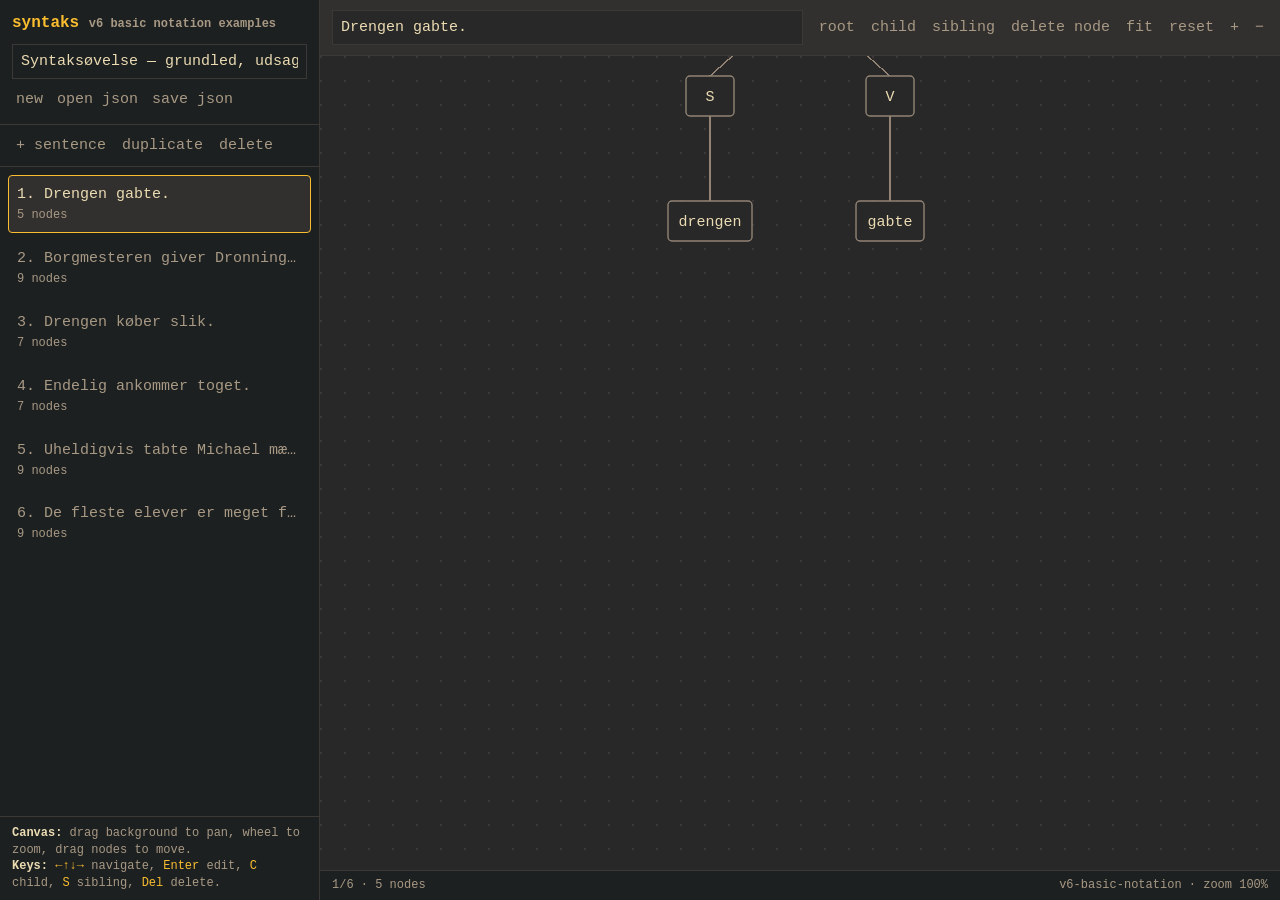
==== commit c3f23ba0: "Update liens" ====
--- a/index.html
+++ b/index.html
@@ -3,7 +3,7 @@
 <head>
 <meta charset="utf-8" />
 <meta name="viewport" content="width=device-width, initial-scale=1" />
-<title>syntaks v5 — expanded example project</title>
+<title>syntaks v6 — basic notation examples</title>
 <style>
   :root{
     --bg:#282828;
@@ -68,7 +68,7 @@
 <div class="app">
   <aside>
     <header>
-      <h1>syntaks <span class="tiny">v5 expanded example project</span></h1>
+      <h1>syntaks <span class="tiny">v6 basic notation examples</span></h1>
       <input id="projectTitle" placeholder="Project title" />
       <div class="row" style="margin-top:8px">
         <button id="newProject">new</button>
@@ -117,7 +117,7 @@
 (() => {
   'use strict';
 
-  const STORAGE_KEY = 'syntaks.minimal.project.v5';
+  const STORAGE_KEY = 'syntaks.minimal.project.v6';
   const $ = (id) => document.getElementById(id);
   const svg = $('svg');
   const viewport = $('viewport');
@@ -164,71 +164,65 @@
   function defaultProject() {
     return {
       version: 1,
-      title: 'Syntaksøvelse — eksempel med udfoldede træer',
+      title: 'Syntaksøvelse — grundled, udsagnsled, genstandsled osv.',
       trees: [
         makeExampleTree('tree-drengen-gabte', 'Drengen gabte.', [
-          ['root', 'Drengen gabte.', 0, -170, null],
-          ['w1', 'Drengen', -90, -55, 'root'],
-          ['w2', 'gabte', 90, -55, 'root'],
-          ['s1', 'S', -90, 55, 'w1'],
-          ['v1', 'V', 90, 55, 'w2']
+          ['root', 'Drengen gabte.', 0, -190, null],
+          ['s', 'S', -90, -70, 'root'],
+          ['v', 'V', 90, -70, 'root'],
+          ['w1', 'drengen', -90, 55, 's'],
+          ['w2', 'gabte', 90, 55, 'v']
         ]),
         makeExampleTree('tree-borgmesteren-giver', 'Borgmesteren giver Dronningen hånden.', [
-          ['root', 'Borgmesteren giver Dronningen hånden.', 0, -190, null],
-          ['w1', 'Borgmesteren', -210, -60, 'root'],
-          ['w2', 'giver', -70, -60, 'root'],
-          ['w3', 'Dronningen', 85, -60, 'root'],
-          ['w4', 'hånden', 230, -60, 'root'],
-          ['s1', 'S', -210, 60, 'w1'],
-          ['v1', 'V', -70, 60, 'w2'],
-          ['io1', 'IO', 85, 60, 'w3'],
-          ['do1', 'DO', 230, 60, 'w4']
+          ['root', 'Borgmesteren giver Dronningen hånden.', 0, -205, null],
+          ['s', 'S', -225, -75, 'root'],
+          ['v', 'V', -75, -75, 'root'],
+          ['io', 'IO', 80, -75, 'root'],
+          ['do', 'DO', 235, -75, 'root'],
+          ['w1', 'borgmesteren', -225, 55, 's'],
+          ['w2', 'giver', -75, 55, 'v'],
+          ['w3', 'dronningen', 80, 55, 'io'],
+          ['w4', 'hånden', 235, 55, 'do']
         ]),
         makeExampleTree('tree-drengen-koeber', 'Drengen køber slik.', [
-          ['root', 'Drengen køber slik.', 0, -170, null],
-          ['w1', 'Drengen', -150, -55, 'root'],
-          ['w2', 'køber', 0, -55, 'root'],
-          ['w3', 'slik', 150, -55, 'root'],
-          ['s1', 'S', -150, 55, 'w1'],
-          ['v1', 'V', 0, 55, 'w2'],
-          ['do1', 'DO', 150, 55, 'w3']
+          ['root', 'Drengen køber slik.', 0, -190, null],
+          ['s', 'S', -150, -70, 'root'],
+          ['v', 'V', 0, -70, 'root'],
+          ['do', 'DO', 150, -70, 'root'],
+          ['w1', 'drengen', -150, 55, 's'],
+          ['w2', 'køber', 0, 55, 'v'],
+          ['w3', 'slik', 150, 55, 'do']
         ]),
         makeExampleTree('tree-endelig-ankommer', 'Endelig ankommer toget.', [
-          ['root', 'Endelig ankommer toget.', 0, -170, null],
-          ['w1', 'Endelig', -150, -55, 'root'],
-          ['w2', 'ankommer', 0, -55, 'root'],
-          ['w3', 'toget', 150, -55, 'root'],
-          ['adv1', 'ADV', -150, 55, 'w1'],
-          ['v1', 'V', 0, 55, 'w2'],
-          ['s1', 'S', 150, 55, 'w3']
+          ['root', 'Endelig ankommer toget.', 0, -190, null],
+          ['a', 'A', -150, -70, 'root'],
+          ['v', 'V', 0, -70, 'root'],
+          ['s', 'S', 150, -70, 'root'],
+          ['w1', 'endelig', -150, 55, 'a'],
+          ['w2', 'ankommer', 0, 55, 'v'],
+          ['w3', 'toget', 150, 55, 's']
         ]),
         makeExampleTree('tree-uheldigvis-tabte', 'Uheldigvis tabte Michael mælken.', [
-          ['root', 'Uheldigvis tabte Michael mælken.', 0, -190, null],
-          ['w1', 'Uheldigvis', -210, -60, 'root'],
-          ['w2', 'tabte', -70, -60, 'root'],
-          ['w3', 'Michael', 85, -60, 'root'],
-          ['w4', 'mælken', 230, -60, 'root'],
-          ['adv1', 'ADV', -210, 60, 'w1'],
-          ['v1', 'V', -70, 60, 'w2'],
-          ['s1', 'S', 85, 60, 'w3'],
-          ['do1', 'DO', 230, 60, 'w4']
+          ['root', 'Uheldigvis tabte Michael mælken.', 0, -205, null],
+          ['a', 'A', -225, -75, 'root'],
+          ['v', 'V', -75, -75, 'root'],
+          ['s', 'S', 80, -75, 'root'],
+          ['do', 'DO', 235, -75, 'root'],
+          ['w1', 'uheldigvis', -225, 55, 'a'],
+          ['w2', 'tabte', -75, 55, 'v'],
+          ['w3', 'Michael', 80, 55, 's'],
+          ['w4', 'mælken', 235, 55, 'do']
         ]),
         makeExampleTree('tree-de-fleste-elever', 'De fleste elever er meget flittige.', [
-          ['root', 'De fleste elever er meget flittige.', 0, -230, null],
-          ['subj', 'De fleste elever', -160, -95, 'root'],
-          ['verb', 'er', 40, -95, 'root'],
-          ['pred', 'meget flittige', 220, -95, 'root'],
-          ['w1', 'De', -260, 30, 'subj'],
-          ['w2', 'fleste', -160, 30, 'subj'],
-          ['w3', 'elever', -60, 30, 'subj'],
-          ['v1', 'V', 40, 30, 'verb'],
-          ['w4', 'meget', 170, 30, 'pred'],
-          ['w5', 'flittige', 285, 30, 'pred'],
-          ['det1', 'DET', -260, 145, 'w1'],
-          ['adj1', 'ADJ', -160, 145, 'w2'],
-          ['s1', 'S', -60, 145, 'w3'],
-          ['adv1', 'ADV', 170, 145, 'w4'],
-          ['sp1', 'SP', 285, 145, 'w5']
+          ['root', 'De fleste elever er meget flittige.', 0, -205, null],
+          ['s', 'S', -225, -75, 'root'],
+          ['v', 'V', -75, -75, 'root'],
+          ['a', 'A', 80, -75, 'root'],
+          ['sp', 'SP', 235, -75, 'root'],
+          ['w1', 'de fleste elever', -225, 55, 's'],
+          ['w2', 'er', -75, 55, 'v'],
+          ['w3', 'meget', 80, 55, 'a'],
+          ['w4', 'flittige', 235, 55, 'sp']
         ])
       ]
     };
@@ -307,7 +301,7 @@
   function updateStatus(msg='') {
     const t = activeTree();
     $('statusLeft').textContent = t ? `${state.project.trees.indexOf(t) + 1}/${state.project.trees.length} · ${t.nodes.length} nodes${msg ? ' · ' + msg : ''}` : 'no tree';
-    $('statusRight').textContent = `v5-expanded-example · zoom ${Math.round(state.view.scale * 100)}%`;
+    $('statusRight').textContent = `v6-basic-notation · zoom ${Math.round(state.view.scale * 100)}%`;
   }
 
   function renderAll() {
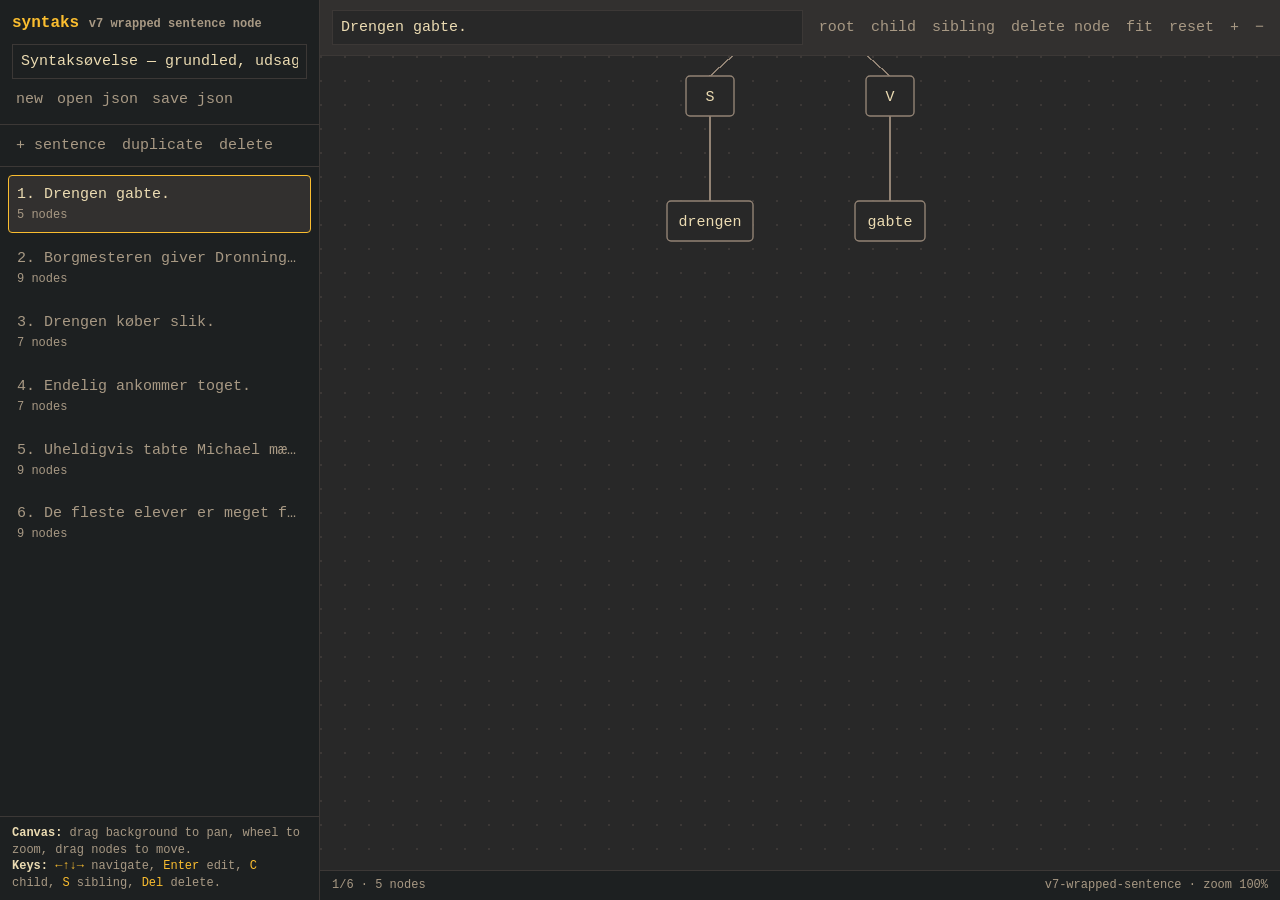
==== commit d0c42b3a: "Make first node handle long sentences" ====
--- a/index.html
+++ b/index.html
@@ -3,7 +3,7 @@
 <head>
 <meta charset="utf-8" />
 <meta name="viewport" content="width=device-width, initial-scale=1" />
-<title>syntaks v6 — basic notation examples</title>
+<title>syntaks v7 — wrapped sentence node</title>
 <style>
   :root{
     --bg:#282828;
@@ -55,7 +55,7 @@
   .node rect{ fill:var(--node); stroke:var(--line); stroke-width:1.4; rx:4; }
   .node text{ fill:var(--text); dominant-baseline:middle; text-anchor:middle; pointer-events:none; }
   .node foreignObject{ overflow:visible; }
-  .node-edit{ width:100%; height:100%; background:var(--bg2); color:var(--text); border:1px solid var(--accent); border-radius:3px; text-align:center; padding:2px 6px; outline:none; }
+  .node-edit{ width:100%; height:100%; background:var(--bg2); color:var(--text); border:1px solid var(--accent); border-radius:3px; text-align:center; padding:2px 6px; outline:none; resize:none; overflow:hidden; }
   .node.active rect{ stroke:var(--accent); stroke-width:2.2; fill:var(--node-active); }
   .node:hover rect{ stroke:var(--blue); }
   .edge{ stroke:var(--line); stroke-width:1.4; fill:none; stroke-linecap:square; shape-rendering:crispEdges; }
@@ -68,7 +68,7 @@
 <div class="app">
   <aside>
     <header>
-      <h1>syntaks <span class="tiny">v6 basic notation examples</span></h1>
+      <h1>syntaks <span class="tiny">v7 wrapped sentence node</span></h1>
       <input id="projectTitle" placeholder="Project title" />
       <div class="row" style="margin-top:8px">
         <button id="newProject">new</button>
@@ -117,7 +117,7 @@
 (() => {
   'use strict';
 
-  const STORAGE_KEY = 'syntaks.minimal.project.v6';
+  const STORAGE_KEY = 'syntaks.minimal.project.v7';
   const $ = (id) => document.getElementById(id);
   const svg = $('svg');
   const viewport = $('viewport');
@@ -301,7 +301,7 @@
   function updateStatus(msg='') {
     const t = activeTree();
     $('statusLeft').textContent = t ? `${state.project.trees.indexOf(t) + 1}/${state.project.trees.length} · ${t.nodes.length} nodes${msg ? ' · ' + msg : ''}` : 'no tree';
-    $('statusRight').textContent = `v6-basic-notation · zoom ${Math.round(state.view.scale * 100)}%`;
+    $('statusRight').textContent = `v7-wrapped-sentence · zoom ${Math.round(state.view.scale * 100)}%`;
   }
 
   function renderAll() {
@@ -348,12 +348,49 @@
     }));
   }
 
+  function isSentenceNode(tree, node) {
+    return node.parentId == null;
+  }
+
+  function wrapLabel(label, maxChars) {
+    const words = String(label || '…').trim().split(/\s+/).filter(Boolean);
+    if (!words.length) return ['…'];
+    const lines = [];
+    let line = '';
+    words.forEach(word => {
+      if (!line) {
+        line = word;
+      } else if ((line + ' ' + word).length <= maxChars) {
+        line += ' ' + word;
+      } else {
+        lines.push(line);
+        line = word;
+      }
+    });
+    if (line) lines.push(line);
+    return lines;
+  }
+
+  function nodeBox(tree, node) {
+    const sentence = isSentenceNode(tree, node);
+    const maxWidth = sentence ? 420 : 260;
+    const minWidth = sentence ? 160 : 48;
+    const maxChars = sentence ? 42 : 28;
+    const lines = sentence ? wrapLabel(node.label, maxChars) : [node.label || '…'];
+    const longest = Math.max(...lines.map(line => line.length), 1);
+    const width = Math.max(minWidth, Math.min(maxWidth, longest * 8 + 30));
+    const height = sentence ? Math.max(40, lines.length * 18 + 18) : 40;
+    return { width, height, lines };
+  }
+
   function drawTreeEdges(tree, group) {
     const parents = tree.nodes.filter(n => childrenOf(tree, n.id).length);
     parents.forEach(parent => {
+      const pBox = nodeBox(tree, parent);
       const kids = childrenOf(tree, parent.id).sort((a, b) => a.x - b.x);
       kids.forEach(kid => {
-        appendLine(group, parent.x, parent.y + 20, kid.x, kid.y - 20);
+        const kBox = nodeBox(tree, kid);
+        appendLine(group, parent.x, parent.y + pBox.height / 2, kid.x, kid.y - kBox.height / 2);
       });
     });
   }
@@ -371,19 +408,20 @@
     drawTreeEdges(t, edges);
 
     t.nodes.forEach(n => {
-      const width = Math.max(48, Math.min(260, n.label.length * 8 + 28));
+      const box = nodeBox(t, n);
+      const { width, height, lines } = box;
       const g = svgEl('g', { class: `node${n.id === state.selectedNodeId ? ' active' : ''}`, transform: `translate(${n.x},${n.y})`, 'data-id': n.id });
-      g.appendChild(svgEl('rect', { x: -width / 2, y: -20, width, height: 40 }));
+      g.appendChild(svgEl('rect', { x: -width / 2, y: -height / 2, width, height }));
       if (state.editingNodeId === n.id) {
-        const fo = svgEl('foreignObject', { x: -width / 2 + 4, y: -16, width: width - 8, height: 32 });
-        const input = document.createElement('input');
+        const fo = svgEl('foreignObject', { x: -width / 2 + 4, y: -height / 2 + 4, width: width - 8, height: height - 8 });
+        const input = isSentenceNode(t, n) ? document.createElement('textarea') : document.createElement('input');
         input.className = 'node-edit';
         input.value = state.editDraft;
         input.setAttribute('aria-label', 'Node label');
         input.addEventListener('pointerdown', ev => ev.stopPropagation());
         input.addEventListener('input', ev => { state.editDraft = ev.target.value; });
         input.addEventListener('keydown', ev => {
-          if (ev.key === 'Enter') { ev.preventDefault(); commitNodeEdit(); }
+          if (ev.key === 'Enter' && !ev.shiftKey) { ev.preventDefault(); commitNodeEdit(); }
           if (ev.key === 'Escape') { ev.preventDefault(); cancelNodeEdit(); }
         });
         input.addEventListener('blur', commitNodeEdit);
@@ -392,7 +430,13 @@
         requestAnimationFrame(() => { input.focus(); input.select(); });
       } else {
         const text = svgEl('text', { x: 0, y: 1 });
-        text.textContent = n.label || '…';
+        const lineHeight = 18;
+        const startY = -((lines.length - 1) * lineHeight) / 2 + 1;
+        lines.forEach((line, index) => {
+          const tspan = svgEl('tspan', { x: 0, y: startY + index * lineHeight });
+          tspan.textContent = line;
+          text.appendChild(tspan);
+        });
         g.appendChild(text);
       }
       g.addEventListener('pointerdown', nodePointerDown);
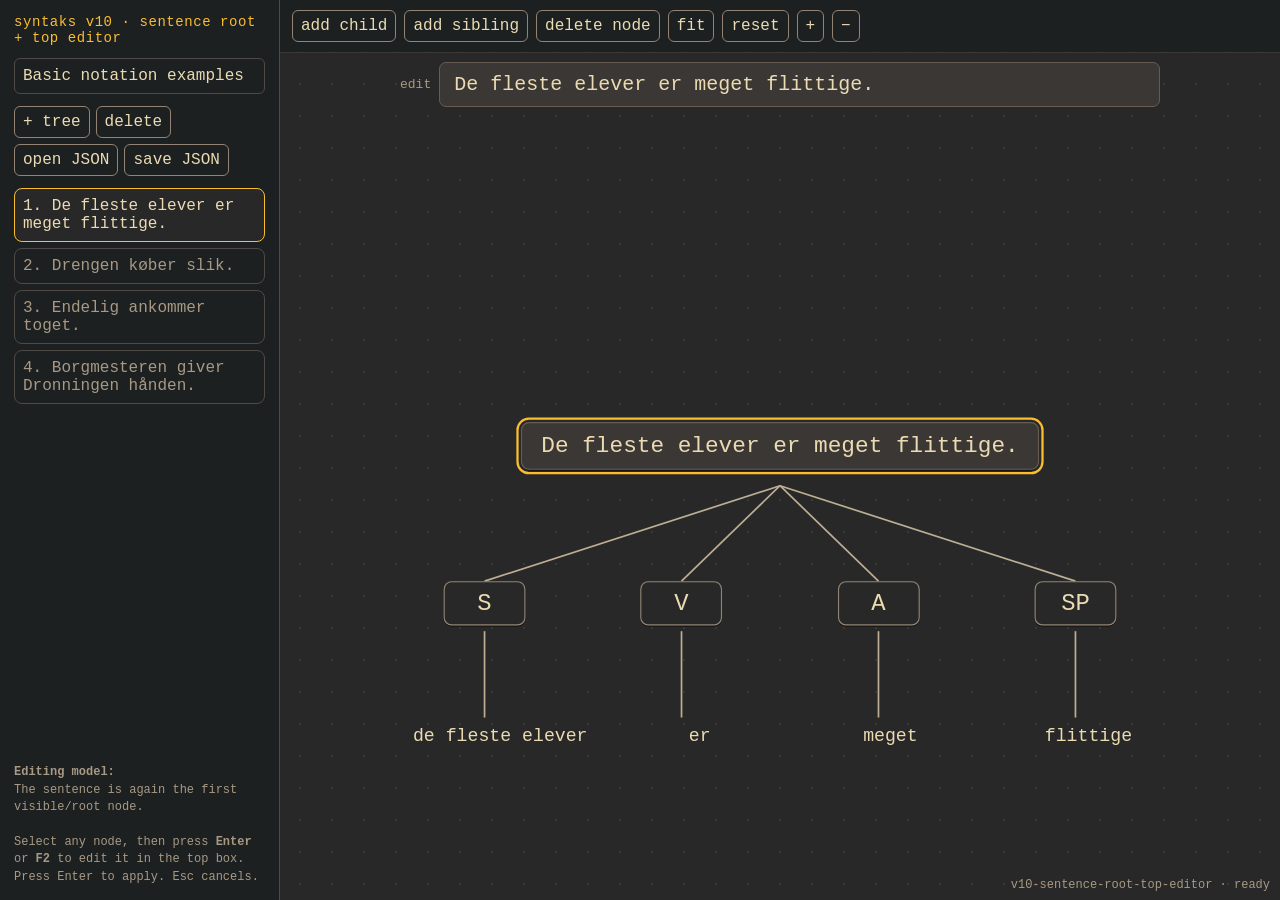
==== commit 12732a0c: "Edit box / root node separation" ====
--- a/index.html
+++ b/index.html
@@ -1,837 +1,488 @@
 <!doctype html>
 <html lang="en">
 <head>
-<meta charset="utf-8" />
-<meta name="viewport" content="width=device-width, initial-scale=1" />
-<title>syntaks v7 — wrapped sentence node</title>
+<meta charset="utf-8">
+<meta name="viewport" content="width=device-width, initial-scale=1">
+<title>syntaks v10 sentence root + top editor</title>
 <style>
-  :root{
-    --bg:#282828;
-    --bg2:#1d2021;
-    --panel:#32302f;
-    --soft:#3c3836;
-    --text:#ebdbb2;
-    --muted:#a89984;
-    --line:#928374;
-    --accent:#fabd2f;
-    --green:#b8bb26;
-    --red:#fb4934;
-    --blue:#83a598;
-    --node:#282828;
-    --node-active:#3c3836;
-  }
-  *{ box-sizing:border-box; }
-  html,body{ height:100%; margin:0; overflow:hidden; background:var(--bg); color:var(--text); font:15px/1.4 ui-monospace,SFMono-Regular,Menlo,Consolas,"Liberation Mono",monospace; }
-  button,input,textarea{ font:inherit; color:inherit; }
-  button{ background:transparent; border:0; color:var(--muted); cursor:pointer; padding:2px 4px; border-radius:2px; }
-  button:hover,button:focus{ color:var(--accent); outline:1px solid var(--soft); }
-  button.danger:hover{ color:var(--red); }
-  input,textarea{ width:100%; background:var(--bg2); border:1px solid var(--soft); color:var(--text); padding:6px 8px; outline:none; }
-  input:focus,textarea:focus{ border-color:var(--accent); }
-  .app{ height:100%; display:grid; grid-template-columns:320px 1fr; }
-  aside{ border-right:1px solid var(--soft); background:var(--bg2); min-width:0; display:flex; flex-direction:column; }
-  header{ padding:12px; border-bottom:1px solid var(--soft); }
-  h1{ font-size:16px; margin:0 0 10px; color:var(--accent); font-weight:700; }
-  .row{ display:flex; gap:6px; align-items:center; flex-wrap:wrap; }
-  .row.nowrap{ flex-wrap:nowrap; }
-  .tiny{ font-size:12px; color:var(--muted); }
-  .toolbar{ padding:8px 12px; border-bottom:1px solid var(--soft); display:flex; gap:8px; flex-wrap:wrap; }
-  .tree-list{ overflow:auto; flex:1; padding:8px; }
-  .item{ border:1px solid transparent; padding:8px; margin-bottom:6px; cursor:pointer; border-radius:4px; color:var(--muted); }
-  .item:hover{ border-color:var(--soft); color:var(--text); }
-  .item.active{ border-color:var(--accent); color:var(--text); background:#32302f; }
-  .item-title{ white-space:nowrap; overflow:hidden; text-overflow:ellipsis; }
-  .item-meta{ font-size:12px; color:var(--muted); margin-top:2px; }
-  main{ min-width:0; display:grid; grid-template-rows:auto 1fr auto; }
-  .topbar{ padding:10px 12px; border-bottom:1px solid var(--soft); background:var(--panel); display:grid; grid-template-columns:1fr auto; gap:12px; align-items:center; }
-  .topbar input{ background:var(--bg); }
-  .canvasbar{ display:flex; gap:8px; align-items:center; flex-wrap:wrap; }
-  .canvas-wrap{ position:relative; overflow:hidden; background:radial-gradient(circle at 1px 1px, #3c3836 1px, transparent 0) 0 0/24px 24px, var(--bg); touch-action:none; user-select:none; }
-  svg{ width:100%; height:100%; display:block; cursor:grab; }
-  svg.panning{ cursor:grabbing; }
-  .status{ padding:6px 12px; border-top:1px solid var(--soft); color:var(--muted); background:var(--bg2); display:flex; justify-content:space-between; gap:10px; }
-  .hidden-file{ display:none; }
-  .kbd{ color:var(--accent); }
-  .node rect{ fill:var(--node); stroke:var(--line); stroke-width:1.4; rx:4; }
-  .node text{ fill:var(--text); dominant-baseline:middle; text-anchor:middle; pointer-events:none; }
-  .node foreignObject{ overflow:visible; }
-  .node-edit{ width:100%; height:100%; background:var(--bg2); color:var(--text); border:1px solid var(--accent); border-radius:3px; text-align:center; padding:2px 6px; outline:none; resize:none; overflow:hidden; }
-  .node.active rect{ stroke:var(--accent); stroke-width:2.2; fill:var(--node-active); }
-  .node:hover rect{ stroke:var(--blue); }
-  .edge{ stroke:var(--line); stroke-width:1.4; fill:none; stroke-linecap:square; shape-rendering:crispEdges; }
-  .ghost{ opacity:.45; }
-  .notice{ padding:8px 12px; border-top:1px solid var(--soft); color:var(--muted); }
-  .notice strong{ color:var(--text); }
+:root{
+  --bg:#282828;--bg2:#32302f;--fg:#ebdbb2;--muted:#a89984;--line:#bdae93;
+  --border:#928374;--accent:#fabd2f;--green:#b8bb26;--red:#fb4934;
+}
+*{box-sizing:border-box}
+html,body{margin:0;height:100%;overflow:hidden;background:var(--bg);color:var(--fg);
+  font-family:ui-monospace,SFMono-Regular,Menlo,Consolas,"Liberation Mono",monospace}
+button,input{font:inherit}
+.app{display:grid;grid-template-columns:280px 1fr;height:100vh}
+.sidebar{border-right:1px solid #504945;background:#1d2021;padding:14px;display:flex;flex-direction:column;gap:12px}
+.brand{font-size:14px;color:var(--accent);letter-spacing:.04em}
+.project-title{width:100%;background:transparent;color:var(--fg);border:1px solid #504945;border-radius:6px;padding:8px}
+.toolbar{display:flex;flex-wrap:wrap;gap:6px}
+button{background:transparent;border:1px solid var(--border);color:var(--fg);border-radius:6px;padding:6px 8px;cursor:pointer}
+button:hover{border-color:var(--accent);color:var(--accent)}
+.tree-list{display:flex;flex-direction:column;gap:6px;overflow:auto}
+.tree-item{border:1px solid #504945;border-radius:8px;padding:8px;cursor:pointer;color:var(--muted)}
+.tree-item.active{border-color:var(--accent);color:var(--fg);background:#282828}
+.hint{font-size:12px;color:var(--muted);line-height:1.45;margin-top:auto}
+.main{position:relative;display:grid;grid-template-rows:auto 1fr;background:
+  radial-gradient(circle at 20px 20px,#3c3836 1px,transparent 1px) 0 0/32px 32px,var(--bg)}
+.topbar{display:flex;gap:8px;align-items:center;padding:10px 12px;border-bottom:1px solid #3c3836;background:rgba(29,32,33,.92)}
+.editor-wrap{position:absolute;top:62px;left:50%;transform:translateX(-50%);width:min(760px,calc(100% - 80px));z-index:5;display:flex;gap:8px;align-items:center;pointer-events:none}
+.editor-label{color:var(--muted);font-size:13px;white-space:nowrap}
+.top-editor{display:block;width:100%;min-width:240px;padding:8px 14px;border:1px solid #665c54;border-radius:7px;
+  background:rgba(60,56,54,.96);color:var(--fg);font-size:20px;line-height:1.35;white-space:nowrap;overflow:hidden;text-overflow:ellipsis;pointer-events:auto}
+.top-editor.editing{border-color:var(--accent);box-shadow:0 0 0 2px rgba(250,189,47,.18)}
+.top-editor:focus{outline:2px solid var(--accent);outline-offset:2px}
+.canvas{position:relative;overflow:hidden;touch-action:none;cursor:grab}
+.canvas.dragging{cursor:grabbing}
+.world{position:absolute;left:50%;top:190px;transform-origin:0 0}
+svg.lines{position:absolute;left:0;top:0;overflow:visible;pointer-events:none}
+.node{position:absolute;min-width:72px;padding:7px 12px;text-align:center;border:1px solid var(--border);border-radius:7px;
+  background:rgba(40,40,40,.96);color:var(--fg);box-shadow:0 1px 0 rgba(0,0,0,.5);user-select:none;cursor:pointer;white-space:nowrap}
+.node.root{min-width:260px;max-width:560px;white-space:normal;overflow-wrap:anywhere;font-size:20px;line-height:1.32;background:rgba(60,56,54,.96);border-color:#665c54}
+.node.word{border-color:transparent;background:transparent;color:var(--fg);box-shadow:none}
+.node.function{font-size:21px}
+.node.selected{outline:2px solid var(--accent);outline-offset:2px}
+.status{position:absolute;right:10px;bottom:8px;color:var(--muted);font-size:12px}
+.file-input{display:none}
 </style>
 </head>
 <body>
 <div class="app">
-  <aside>
-    <header>
-      <h1>syntaks <span class="tiny">v7 wrapped sentence node</span></h1>
-      <input id="projectTitle" placeholder="Project title" />
-      <div class="row" style="margin-top:8px">
-        <button id="newProject">new</button>
-        <button id="openProject">open json</button>
-        <button id="saveProject">save json</button>
-      </div>
-      <input class="hidden-file" id="fileInput" type="file" accept="application/json,.json" />
-    </header>
+  <aside class="sidebar">
+    <div class="brand">syntaks v10 · sentence root + top editor</div>
+    <input id="projectTitle" class="project-title" value="Basic notation examples" aria-label="Project title">
     <div class="toolbar">
-      <button id="addTree">+ sentence</button>
-      <button id="duplicateTree">duplicate</button>
-      <button id="deleteTree" class="danger">delete</button>
+      <button id="newTree">+ tree</button>
+      <button id="deleteTree">delete</button>
+      <button id="openBtn">open JSON</button>
+      <button id="saveBtn">save JSON</button>
+      <input id="fileInput" class="file-input" type="file" accept="application/json,.json">
     </div>
     <div id="treeList" class="tree-list"></div>
-    <div class="notice tiny">
-      <strong>Canvas:</strong> drag background to pan, wheel to zoom, drag nodes to move.<br>
-      <strong>Keys:</strong> <span class="kbd">←↑↓→</span> navigate, <span class="kbd">Enter</span> edit, <span class="kbd">C</span> child, <span class="kbd">S</span> sibling, <span class="kbd">Del</span> delete.
+    <div class="hint">
+      <b>Editing model:</b><br>
+      The sentence is again the first visible/root node.<br><br>
+      Select any node, then press <b>Enter</b> or <b>F2</b> to edit it in the top box.
+      Press Enter to apply. Esc cancels.
     </div>
   </aside>
-  <main>
+  <main class="main">
     <div class="topbar">
-      <input id="sentenceTitle" placeholder="Sentence / tree title" />
-      <div class="canvasbar">
-        <button id="addRoot">root</button>
-        <button id="addChild">child</button>
-        <button id="addSibling">sibling</button>
-        <button id="deleteNode" class="danger">delete node</button>
-        <button id="fitView">fit</button>
-        <button id="resetView">reset</button>
-        <button id="zoomIn">+</button>
-        <button id="zoomOut">−</button>
+      <button id="addChild">add child</button>
+      <button id="addSibling">add sibling</button>
+      <button id="deleteNode">delete node</button>
+      <button id="fit">fit</button>
+      <button id="reset">reset</button>
+      <button id="zoomIn">+</button>
+      <button id="zoomOut">−</button>
+    </div>
+
+    <div class="editor-wrap">
+      <div class="editor-label">edit</div>
+      <input id="topEditor" class="top-editor" spellcheck="false" value="" placeholder="Select a node, then press Enter or F2">
+    </div>
+
+    <div id="canvas" class="canvas">
+      <div id="world" class="world">
+        <svg id="lines" class="lines"></svg>
+        <div id="nodes"></div>
       </div>
     </div>
-    <div id="canvasWrap" class="canvas-wrap">
-      <svg id="svg" xmlns="http://www.w3.org/2000/svg">
-        <g id="viewport"></g>
-      </svg>
-    </div>
-    <div class="status tiny">
-      <span id="statusLeft"></span>
-      <span id="statusRight"></span>
-    </div>
+    <div id="status" class="status">v10-sentence-root-top-editor · ready</div>
   </main>
 </div>
+
 <script>
-(() => {
-  'use strict';
-
-  const STORAGE_KEY = 'syntaks.minimal.project.v7';
-  const $ = (id) => document.getElementById(id);
-  const svg = $('svg');
-  const viewport = $('viewport');
-  const canvasWrap = $('canvasWrap');
-
-  const state = {
-    project: defaultProject(),
-    activeTreeId: null,
-    selectedNodeId: null,
-    view: { x: 0, y: 0, scale: 1 },
-    editingNodeId: null,
-    editDraft: '',
-    drag: null,
-    suppressClick: false
+const LS_KEY = "syntaks-v10-sentence-root-top-editor";
+const uid = () => Math.random().toString(36).slice(2,9);
+
+let project = {
+  version: 1,
+  title: "Basic notation examples",
+  trees: [
+    makeTree("De fleste elever er meget flittige.", [
+      ["S","de fleste elever"], ["V","er"], ["A","meget"], ["SP","flittige"]
+    ]),
+    makeTree("Drengen køber slik.", [
+      ["S","drengen"], ["V","køber"], ["DO","slik"]
+    ]),
+    makeTree("Endelig ankommer toget.", [
+      ["A","endelig"], ["V","ankommer"], ["S","toget"]
+    ]),
+    makeTree("Borgmesteren giver Dronningen hånden.", [
+      ["S","borgmesteren"], ["V","giver"], ["IO","dronningen"], ["DO","hånden"]
+    ])
+  ]
+};
+
+let activeTreeId = project.trees[0].id;
+let selectedNodeId = null;
+let view = {x:0,y:0,scale:1};
+let draggingNode = null;
+let draggingCanvas = null;
+
+function makeTree(sentence, pairs){
+  const root = "root-" + uid();
+  const nodes = [{id:root,label:sentence,x:0,y:-55,parentId:null,kind:"root"}];
+  const spacing = Math.max(130, 520 / Math.max(1, pairs.length-1));
+  const start = -spacing * (pairs.length-1) / 2;
+  pairs.forEach((p,i)=>{
+    const f = "fn-" + uid(), w = "wd-" + uid();
+    const x = start + i * spacing;
+    nodes.push({id:f,label:p[0],x:x,y:85,parentId:root,kind:"function"});
+    nodes.push({id:w,label:p[1],x:x,y:205,parentId:f,kind:"word"});
+  });
+  return {id:"tree-"+uid(), title: sentence, nodes};
+}
+
+function activeTree(){ return project.trees.find(t=>t.id===activeTreeId) || project.trees[0]; }
+function getNode(id){ return activeTree().nodes.find(n=>n.id===id); }
+
+function rootNode(tree=activeTree()){ return tree.nodes.find(n=>n.parentId===null) || tree.nodes[0]; }
+
+function autosave(){
+  syncTreeTitleFromRoot();
+  localStorage.setItem(LS_KEY, JSON.stringify(project));
+  status("autosaved");
+}
+
+function status(text){ document.getElementById("status").textContent = "v10-sentence-root-top-editor · " + text; }
+
+function restore(){
+  const saved = localStorage.getItem(LS_KEY);
+  if(saved){
+    try{
+      project = JSON.parse(saved);
+      project.trees.forEach(t=>{
+        const r = rootNode(t);
+        if(r) t.title = r.label;
+      });
+      activeTreeId = project.trees[0]?.id;
+    }catch(e){}
+  }
+}
+
+function syncTreeTitleFromRoot(){
+  const tree = activeTree();
+  const r = rootNode(tree);
+  if(tree && r) tree.title = r.label;
+}
+
+function renderAll(){
+  document.getElementById("projectTitle").value = project.title || "";
+  renderTreeList();
+  renderCanvas();
+}
+
+function renderTreeList(){
+  const list = document.getElementById("treeList");
+  list.innerHTML = "";
+  project.trees.forEach((tree, idx)=>{
+    const r = rootNode(tree);
+    tree.title = r?.label || tree.title || "Untitled sentence";
+    const item = document.createElement("div");
+    item.className = "tree-item" + (tree.id===activeTreeId ? " active" : "");
+    item.textContent = (idx+1) + ". " + tree.title;
+    item.onclick = ()=>{
+      activeTreeId = tree.id;
+      selectedNodeId = rootNode(tree)?.id || null;
+      renderAll();
+      autosave();
+    };
+    list.appendChild(item);
+  });
+}
+
+function renderCanvas(){
+  drawNodes();
+  drawLines();
+  applyView();
+  updateTopEditor();
+}
+
+function nodeBox(n){
+  const label = n.label || "";
+  if(n.kind==="root"){
+    const w = Math.min(560, Math.max(260, label.length * 12 + 36));
+    const lines = Math.max(1, Math.ceil((label.length * 12 + 36) / 560));
+    const h = 28 + lines * 28;
+    return {w,h};
+  }
+  let w = Math.max(n.kind==="function" ? 72 : 42, label.length * (n.kind==="function" ? 15 : 9) + 24);
+  if(n.kind==="word") w = Math.max(40, label.length * 9 + 8);
+  const h = n.kind==="function" ? 44 : 30;
+  return {w,h};
+}
+
+function drawNodes(){
+  const host = document.getElementById("nodes");
+  host.innerHTML = "";
+  activeTree().nodes.forEach(n=>{
+    const b = nodeBox(n);
+    const el = document.createElement("div");
+    el.className = "node " + (n.kind || "function") + (n.id===selectedNodeId ? " selected" : "");
+    el.textContent = n.label;
+    el.style.left = (n.x - b.w/2) + "px";
+    el.style.top = n.y + "px";
+    el.style.width = b.w + "px";
+    el.dataset.id = n.id;
+
+    el.onclick = (e)=>{ e.stopPropagation(); selectedNodeId = n.id; renderCanvas(); };
+    el.ondblclick = (e)=>{ e.stopPropagation(); selectedNodeId = n.id; renderCanvas(); startTopEdit(); };
+    el.onpointerdown = (e)=>{
+      if(document.activeElement === document.getElementById("topEditor")) return;
+      e.stopPropagation();
+      selectedNodeId = n.id;
+      draggingNode = {id:n.id, startX:e.clientX, startY:e.clientY, ox:n.x, oy:n.y};
+      el.setPointerCapture(e.pointerId);
+      renderCanvas();
+    };
+    host.appendChild(el);
+  });
+}
+
+function drawLines(){
+  const svg = document.getElementById("lines");
+  svg.innerHTML = "";
+  const tree = activeTree();
+  tree.nodes.filter(n=>n.parentId).forEach(n=>{
+    const p = getNode(n.parentId);
+    if(!p) return;
+    const pb = nodeBox(p), nb = nodeBox(n);
+    const x1 = p.x, y1 = p.y + pb.h;
+    const x2 = n.x, y2 = n.y;
+    svg.appendChild(svgLine(x1,y1,x2,y2));
+  });
+}
+
+function svgLine(x1,y1,x2,y2){
+  const line = document.createElementNS("http://www.w3.org/2000/svg","line");
+  line.setAttribute("x1",x1); line.setAttribute("y1",y1);
+  line.setAttribute("x2",x2); line.setAttribute("y2",y2);
+  line.setAttribute("stroke","var(--line)");
+  line.setAttribute("stroke-width","1.5");
+  line.setAttribute("vector-effect","non-scaling-stroke");
+  return line;
+}
+
+function applyView(){
+  document.getElementById("world").style.transform = `translate(${view.x}px, ${view.y}px) scale(${view.scale})`;
+}
+
+function updateTopEditor(){
+  const input = document.getElementById("topEditor");
+  const node = selectedNodeId ? getNode(selectedNodeId) : null;
+  if(node){
+    input.value = node.label || "";
+    input.placeholder = node.kind === "root" ? "Editing sentence/root node" : "Editing selected node";
+  }else{
+    input.value = "";
+    input.placeholder = "Select a node, then press Enter or F2";
+  }
+}
+
+function startTopEdit(){
+  const input = document.getElementById("topEditor");
+  const node = selectedNodeId ? getNode(selectedNodeId) : null;
+  if(!node){
+    status("select a node first");
+    return;
+  }
+  input.value = node.label || "";
+  input.classList.add("editing");
+  input.focus();
+  input.select();
+}
+
+function commitTopEdit(){
+  const input = document.getElementById("topEditor");
+  const value = input.value.trim();
+  const node = selectedNodeId ? getNode(selectedNodeId) : null;
+  if(node){
+    node.label = value || node.label;
+    if(node.kind === "root") activeTree().title = node.label;
+    input.classList.remove("editing");
+    renderAll();
+    autosave();
+    status("node updated");
+  }
+}
+
+function cancelTopEdit(){
+  document.getElementById("topEditor").classList.remove("editing");
+  updateTopEditor();
+}
+
+function addChild(){
+  const tree = activeTree();
+  if(!selectedNodeId) return status("select a node first");
+  const parent = getNode(selectedNodeId);
+  const childKind = parent.kind === "function" ? "word" : "function";
+  const child = {
+    id:"node-"+uid(),
+    label: childKind === "word" ? "ord" : "?",
+    x:parent.x,
+    y:parent.y + (parent.kind === "root" ? 140 : 110),
+    parentId:parent.id,
+    kind:childKind
   };
-
-  function uid(prefix='id') {
-    return `${prefix}-${Math.random().toString(36).slice(2, 9)}-${Date.now().toString(36).slice(-4)}`;
-  }
-
-  function defaultTree(title='New sentence') {
-    const root = uid('node');
-    return {
-      id: uid('tree'),
-      title,
-      nodes: [{ id: root, label: 'S', x: 0, y: 0, parentId: null }]
-    };
-  }
-
-  function makeExampleTree(id, title, nodes) {
-    return {
-      id,
-      title,
-      nodes: nodes.map(n => ({
-        id: `${id}-${n[0]}`,
-        label: n[1],
-        x: n[2],
-        y: n[3],
-        parentId: n[4] == null ? null : `${id}-${n[4]}`
-      }))
-    };
-  }
-
-  function defaultProject() {
-    return {
-      version: 1,
-      title: 'Syntaksøvelse — grundled, udsagnsled, genstandsled osv.',
-      trees: [
-        makeExampleTree('tree-drengen-gabte', 'Drengen gabte.', [
-          ['root', 'Drengen gabte.', 0, -190, null],
-          ['s', 'S', -90, -70, 'root'],
-          ['v', 'V', 90, -70, 'root'],
-          ['w1', 'drengen', -90, 55, 's'],
-          ['w2', 'gabte', 90, 55, 'v']
-        ]),
-        makeExampleTree('tree-borgmesteren-giver', 'Borgmesteren giver Dronningen hånden.', [
-          ['root', 'Borgmesteren giver Dronningen hånden.', 0, -205, null],
-          ['s', 'S', -225, -75, 'root'],
-          ['v', 'V', -75, -75, 'root'],
-          ['io', 'IO', 80, -75, 'root'],
-          ['do', 'DO', 235, -75, 'root'],
-          ['w1', 'borgmesteren', -225, 55, 's'],
-          ['w2', 'giver', -75, 55, 'v'],
-          ['w3', 'dronningen', 80, 55, 'io'],
-          ['w4', 'hånden', 235, 55, 'do']
-        ]),
-        makeExampleTree('tree-drengen-koeber', 'Drengen køber slik.', [
-          ['root', 'Drengen køber slik.', 0, -190, null],
-          ['s', 'S', -150, -70, 'root'],
-          ['v', 'V', 0, -70, 'root'],
-          ['do', 'DO', 150, -70, 'root'],
-          ['w1', 'drengen', -150, 55, 's'],
-          ['w2', 'køber', 0, 55, 'v'],
-          ['w3', 'slik', 150, 55, 'do']
-        ]),
-        makeExampleTree('tree-endelig-ankommer', 'Endelig ankommer toget.', [
-          ['root', 'Endelig ankommer toget.', 0, -190, null],
-          ['a', 'A', -150, -70, 'root'],
-          ['v', 'V', 0, -70, 'root'],
-          ['s', 'S', 150, -70, 'root'],
-          ['w1', 'endelig', -150, 55, 'a'],
-          ['w2', 'ankommer', 0, 55, 'v'],
-          ['w3', 'toget', 150, 55, 's']
-        ]),
-        makeExampleTree('tree-uheldigvis-tabte', 'Uheldigvis tabte Michael mælken.', [
-          ['root', 'Uheldigvis tabte Michael mælken.', 0, -205, null],
-          ['a', 'A', -225, -75, 'root'],
-          ['v', 'V', -75, -75, 'root'],
-          ['s', 'S', 80, -75, 'root'],
-          ['do', 'DO', 235, -75, 'root'],
-          ['w1', 'uheldigvis', -225, 55, 'a'],
-          ['w2', 'tabte', -75, 55, 'v'],
-          ['w3', 'Michael', 80, 55, 's'],
-          ['w4', 'mælken', 235, 55, 'do']
-        ]),
-        makeExampleTree('tree-de-fleste-elever', 'De fleste elever er meget flittige.', [
-          ['root', 'De fleste elever er meget flittige.', 0, -205, null],
-          ['s', 'S', -225, -75, 'root'],
-          ['v', 'V', -75, -75, 'root'],
-          ['a', 'A', 80, -75, 'root'],
-          ['sp', 'SP', 235, -75, 'root'],
-          ['w1', 'de fleste elever', -225, 55, 's'],
-          ['w2', 'er', -75, 55, 'v'],
-          ['w3', 'meget', 80, 55, 'a'],
-          ['w4', 'flittige', 235, 55, 'sp']
-        ])
-      ]
-    };
-  }
-
-  function activeTree() {
-    return state.project.trees.find(t => t.id === state.activeTreeId) || null;
-  }
-
-  function selectedNode() {
-    const t = activeTree();
-    return t ? t.nodes.find(n => n.id === state.selectedNodeId) || null : null;
-  }
-
-  function childrenOf(tree, nodeId) {
-    return tree.nodes.filter(n => n.parentId === nodeId);
-  }
-
-  function getNode(tree, id) {
-    return tree.nodes.find(n => n.id === id) || null;
-  }
-
-  function normalizeProject(raw) {
-    if (Array.isArray(raw)) {
-      return {
-        version: 1,
-        title: 'Imported project',
-        trees: raw.map((item, i) => defaultTreeFromLegacy(item, `Tree ${i + 1}`))
-      };
-    }
-    if (!raw || typeof raw !== 'object') throw new Error('Not a JSON object.');
-    const project = {
-      version: Number(raw.version || 1),
-      title: String(raw.title || 'Untitled project'),
-      trees: Array.isArray(raw.trees) ? raw.trees.map((tree, i) => normalizeTree(tree, i)) : []
-    };
-    if (!project.trees.length) project.trees.push(defaultTree('New sentence'));
-    return project;
-  }
-
-  function defaultTreeFromLegacy(item, title) {
-    // Minimal fallback for old array exports: preserve the old string as a note-like root label.
-    const t = defaultTree(title);
-    t.legacyTreeString = String(item || '');
-    t.nodes[0].label = 'S';
-    return t;
-  }
-
-  function normalizeTree(tree, index) {
-    const out = {
-      id: String(tree.id || uid('tree')),
-      title: String(tree.title || `Tree ${index + 1}`),
-      nodes: Array.isArray(tree.nodes) ? tree.nodes.map(normalizeNode).filter(Boolean) : []
-    };
-    if (!out.nodes.length) out.nodes = defaultTree(out.title).nodes;
-    if (!out.nodes.some(n => n.parentId === null)) out.nodes[0].parentId = null;
-    return out;
-  }
-
-  function normalizeNode(n) {
-    if (!n || typeof n !== 'object') return null;
-    return {
-      id: String(n.id || uid('node')),
-      label: String(n.label ?? ''),
-      x: Number.isFinite(Number(n.x)) ? Number(n.x) : 0,
-      y: Number.isFinite(Number(n.y)) ? Number(n.y) : 0,
-      parentId: n.parentId == null ? null : String(n.parentId)
-    };
-  }
-
-  function saveLocal() {
-    localStorage.setItem(STORAGE_KEY, JSON.stringify(state.project));
-    updateStatus('autosaved');
-  }
-
-  function updateStatus(msg='') {
-    const t = activeTree();
-    $('statusLeft').textContent = t ? `${state.project.trees.indexOf(t) + 1}/${state.project.trees.length} · ${t.nodes.length} nodes${msg ? ' · ' + msg : ''}` : 'no tree';
-    $('statusRight').textContent = `v7-wrapped-sentence · zoom ${Math.round(state.view.scale * 100)}%`;
-  }
-
-  function renderAll() {
-    $('projectTitle').value = state.project.title;
-    const t = activeTree();
-    $('sentenceTitle').value = t ? t.title : '';
-    renderList();
-    renderCanvas();
-    updateStatus();
-  }
-
-  function renderList() {
-    const list = $('treeList');
-    list.innerHTML = '';
-    state.project.trees.forEach((tree, i) => {
-      const div = document.createElement('div');
-      div.className = `item${tree.id === state.activeTreeId ? ' active' : ''}`;
-      div.innerHTML = `<div class="item-title"></div><div class="item-meta"></div>`;
-      div.querySelector('.item-title').textContent = `${i + 1}. ${tree.title || 'Untitled'}`;
-      div.querySelector('.item-meta').textContent = `${tree.nodes.length} nodes`;
-      div.addEventListener('click', () => {
-        state.activeTreeId = tree.id;
-        state.selectedNodeId = tree.nodes[0]?.id || null;
-        renderAll();
-        saveLocal();
-      });
-      list.appendChild(div);
+  tree.nodes.push(child);
+  selectedNodeId = child.id;
+  renderAll(); autosave();
+}
+
+function addSibling(){
+  const tree = activeTree();
+  if(!selectedNodeId) return status("select a node first");
+  const node = getNode(selectedNodeId);
+  if(!node.parentId) return status("root node cannot have a sibling");
+  const sib = {id:"node-"+uid(),label:"?",x:node.x+120,y:node.y,parentId:node.parentId,kind:node.kind};
+  tree.nodes.push(sib);
+  selectedNodeId = sib.id;
+  renderAll(); autosave();
+}
+
+function deleteNode(){
+  if(!selectedNodeId) return;
+  const tree = activeTree();
+  const node = getNode(selectedNodeId);
+  if(node && node.kind === "root") return status("root sentence node cannot be deleted");
+  const remove = new Set([selectedNodeId]);
+  let changed = true;
+  while(changed){
+    changed = false;
+    tree.nodes.forEach(n=>{
+      if(remove.has(n.parentId) && !remove.has(n.id)){ remove.add(n.id); changed = true; }
     });
   }
-
-  function svgEl(name, attrs = {}) {
-    const el = document.createElementNS('http://www.w3.org/2000/svg', name);
-    Object.entries(attrs).forEach(([k, v]) => el.setAttribute(k, v));
-    return el;
-  }
-
-  function appendLine(group, x1, y1, x2, y2) {
-    group.appendChild(svgEl('line', {
-      class: 'edge',
-      x1: Math.round(x1),
-      y1: Math.round(y1),
-      x2: Math.round(x2),
-      y2: Math.round(y2)
-    }));
-  }
-
-  function isSentenceNode(tree, node) {
-    return node.parentId == null;
-  }
-
-  function wrapLabel(label, maxChars) {
-    const words = String(label || '…').trim().split(/\s+/).filter(Boolean);
-    if (!words.length) return ['…'];
-    const lines = [];
-    let line = '';
-    words.forEach(word => {
-      if (!line) {
-        line = word;
-      } else if ((line + ' ' + word).length <= maxChars) {
-        line += ' ' + word;
-      } else {
-        lines.push(line);
-        line = word;
-      }
-    });
-    if (line) lines.push(line);
-    return lines;
-  }
-
-  function nodeBox(tree, node) {
-    const sentence = isSentenceNode(tree, node);
-    const maxWidth = sentence ? 420 : 260;
-    const minWidth = sentence ? 160 : 48;
-    const maxChars = sentence ? 42 : 28;
-    const lines = sentence ? wrapLabel(node.label, maxChars) : [node.label || '…'];
-    const longest = Math.max(...lines.map(line => line.length), 1);
-    const width = Math.max(minWidth, Math.min(maxWidth, longest * 8 + 30));
-    const height = sentence ? Math.max(40, lines.length * 18 + 18) : 40;
-    return { width, height, lines };
-  }
-
-  function drawTreeEdges(tree, group) {
-    const parents = tree.nodes.filter(n => childrenOf(tree, n.id).length);
-    parents.forEach(parent => {
-      const pBox = nodeBox(tree, parent);
-      const kids = childrenOf(tree, parent.id).sort((a, b) => a.x - b.x);
-      kids.forEach(kid => {
-        const kBox = nodeBox(tree, kid);
-        appendLine(group, parent.x, parent.y + pBox.height / 2, kid.x, kid.y - kBox.height / 2);
-      });
-    });
-  }
-
-  function renderCanvas() {
-    viewport.innerHTML = '';
+  tree.nodes = tree.nodes.filter(n=>!remove.has(n.id));
+  selectedNodeId = rootNode(tree)?.id || null;
+  renderAll(); autosave();
+}
+
+function fit(){
+  const visible = activeTree().nodes;
+  if(!visible.length) return;
+  const xs = visible.map(n=>n.x), ys = visible.map(n=>n.y);
+  const minX=Math.min(...xs)-180, maxX=Math.max(...xs)+180, minY=Math.min(...ys)-140, maxY=Math.max(...ys)+160;
+  const canvas = document.getElementById("canvas").getBoundingClientRect();
+  const scale = Math.min(1.2, Math.max(.35, Math.min(canvas.width/(maxX-minX), canvas.height/(maxY-minY))));
+  view.scale = scale;
+  view.x = -(minX+maxX)/2*scale;
+  view.y = 20 - minY*scale;
+  applyView();
+}
+
+function reset(){ view={x:0,y:0,scale:1}; applyView(); }
+function zoom(factor, cx, cy){
+  const before = {x:(cx-view.x)/view.scale, y:(cy-view.y)/view.scale};
+  view.scale = Math.max(.2, Math.min(3, view.scale*factor));
+  view.x = cx - before.x*view.scale;
+  view.y = cy - before.y*view.scale;
+  applyView();
+}
+
+document.getElementById("projectTitle").oninput = e=>{ project.title=e.target.value; autosave(); };
+document.getElementById("topEditor").onkeydown = e=>{
+  if(e.key==="Enter"){
+    e.preventDefault();
+    commitTopEdit();
+    e.currentTarget.blur();
+  }
+  if(e.key==="Escape"){
+    e.preventDefault();
+    cancelTopEdit();
+    e.currentTarget.blur();
+  }
+};
+document.getElementById("topEditor").onfocus = e=>{
+  if(selectedNodeId) e.currentTarget.classList.add("editing");
+};
+document.getElementById("topEditor").onblur = e=>{
+  if(e.currentTarget.classList.contains("editing")) commitTopEdit();
+};
+
+document.getElementById("newTree").onclick=()=>{
+  const t = makeTree("Ny sætning.", [["S","?"],["V","?"]]);
+  project.trees.push(t); activeTreeId=t.id; selectedNodeId=rootNode(t).id; renderAll(); autosave();
+};
+document.getElementById("deleteTree").onclick=()=>{
+  if(project.trees.length<=1) return status("keep at least one tree");
+  if(!confirm("Delete current tree?")) return;
+  project.trees = project.trees.filter(t=>t.id!==activeTreeId);
+  activeTreeId = project.trees[0].id; selectedNodeId=rootNode(project.trees[0]).id; renderAll(); autosave();
+};
+document.getElementById("addChild").onclick=addChild;
+document.getElementById("addSibling").onclick=addSibling;
+document.getElementById("deleteNode").onclick=deleteNode;
+document.getElementById("fit").onclick=fit;
+document.getElementById("reset").onclick=reset;
+document.getElementById("zoomIn").onclick=()=>zoom(1.15, window.innerWidth/2, window.innerHeight/2);
+document.getElementById("zoomOut").onclick=()=>zoom(1/1.15, window.innerWidth/2, window.innerHeight/2);
+
+document.getElementById("saveBtn").onclick=()=>{
+  syncTreeTitleFromRoot();
+  const blob = new Blob([JSON.stringify(project,null,2)], {type:"application/json"});
+  const a = document.createElement("a");
+  a.href = URL.createObjectURL(blob);
+  a.download = (project.title || "syntaks-project").toLowerCase().replace(/[^a-z0-9æøå]+/gi,"-") + ".json";
+  a.click();
+  URL.revokeObjectURL(a.href);
+};
+document.getElementById("openBtn").onclick=()=>document.getElementById("fileInput").click();
+document.getElementById("fileInput").onchange=async e=>{
+  const file = e.target.files[0]; if(!file) return;
+  const text = await file.text();
+  project = JSON.parse(text);
+  project.trees.forEach(t=>{
+    const r = rootNode(t);
+    if(r) t.title = r.label;
+  });
+  activeTreeId = project.trees[0]?.id;
+  selectedNodeId = rootNode(activeTree())?.id || null;
+  renderAll(); autosave(); status("loaded JSON");
+};
+
+const canvas = document.getElementById("canvas");
+canvas.onpointerdown = e=>{
+  if(e.target !== canvas) return;
+  draggingCanvas = {x:e.clientX,y:e.clientY,vx:view.x,vy:view.y};
+  canvas.classList.add("dragging");
+};
+window.onpointermove = e=>{
+  if(draggingNode){
+    const n = getNode(draggingNode.id); if(!n) return;
+    n.x = draggingNode.ox + (e.clientX-draggingNode.startX)/view.scale;
+    n.y = draggingNode.oy + (e.clientY-draggingNode.startY)/view.scale;
+    drawNodes(); drawLines();
+  }
+  if(draggingCanvas){
+    view.x = draggingCanvas.vx + (e.clientX-draggingCanvas.x);
+    view.y = draggingCanvas.vy + (e.clientY-draggingCanvas.y);
     applyView();
-    const t = activeTree();
-    if (!t) return;
-
-    const edges = svgEl('g');
-    const nodes = svgEl('g');
-    viewport.append(edges, nodes);
-
-    drawTreeEdges(t, edges);
-
-    t.nodes.forEach(n => {
-      const box = nodeBox(t, n);
-      const { width, height, lines } = box;
-      const g = svgEl('g', { class: `node${n.id === state.selectedNodeId ? ' active' : ''}`, transform: `translate(${n.x},${n.y})`, 'data-id': n.id });
-      g.appendChild(svgEl('rect', { x: -width / 2, y: -height / 2, width, height }));
-      if (state.editingNodeId === n.id) {
-        const fo = svgEl('foreignObject', { x: -width / 2 + 4, y: -height / 2 + 4, width: width - 8, height: height - 8 });
-        const input = isSentenceNode(t, n) ? document.createElement('textarea') : document.createElement('input');
-        input.className = 'node-edit';
-        input.value = state.editDraft;
-        input.setAttribute('aria-label', 'Node label');
-        input.addEventListener('pointerdown', ev => ev.stopPropagation());
-        input.addEventListener('input', ev => { state.editDraft = ev.target.value; });
-        input.addEventListener('keydown', ev => {
-          if (ev.key === 'Enter' && !ev.shiftKey) { ev.preventDefault(); commitNodeEdit(); }
-          if (ev.key === 'Escape') { ev.preventDefault(); cancelNodeEdit(); }
-        });
-        input.addEventListener('blur', commitNodeEdit);
-        fo.appendChild(input);
-        g.appendChild(fo);
-        requestAnimationFrame(() => { input.focus(); input.select(); });
-      } else {
-        const text = svgEl('text', { x: 0, y: 1 });
-        const lineHeight = 18;
-        const startY = -((lines.length - 1) * lineHeight) / 2 + 1;
-        lines.forEach((line, index) => {
-          const tspan = svgEl('tspan', { x: 0, y: startY + index * lineHeight });
-          tspan.textContent = line;
-          text.appendChild(tspan);
-        });
-        g.appendChild(text);
-      }
-      g.addEventListener('pointerdown', nodePointerDown);
-      g.addEventListener('dblclick', () => beginNodeEdit(n.id));
-      nodes.appendChild(g);
-    });
-  }
-
-  function applyView() {
-    viewport.setAttribute('transform', `translate(${state.view.x} ${state.view.y}) scale(${state.view.scale})`);
-  }
-
-  function clientToWorld(clientX, clientY) {
-    const rect = svg.getBoundingClientRect();
-    return {
-      x: (clientX - rect.left - state.view.x) / state.view.scale,
-      y: (clientY - rect.top - state.view.y) / state.view.scale
-    };
-  }
-
-  function addTree() {
-    const t = defaultTree('New sentence');
-    state.project.trees.push(t);
-    state.activeTreeId = t.id;
-    state.selectedNodeId = t.nodes[0].id;
-    renderAll();
-    saveLocal();
-    $('sentenceTitle').focus();
-    $('sentenceTitle').select();
-  }
-
-  function duplicateTree() {
-    const t = activeTree();
-    if (!t) return;
-    const copy = JSON.parse(JSON.stringify(t));
-    const idMap = new Map();
-    copy.id = uid('tree');
-    copy.title = `${copy.title} copy`;
-    copy.nodes.forEach(n => { const old = n.id; n.id = uid('node'); idMap.set(old, n.id); });
-    copy.nodes.forEach(n => { if (n.parentId) n.parentId = idMap.get(n.parentId) || null; });
-    state.project.trees.push(copy);
-    state.activeTreeId = copy.id;
-    state.selectedNodeId = copy.nodes[0]?.id || null;
-    renderAll();
-    saveLocal();
-  }
-
-  function deleteTree() {
-    if (state.project.trees.length <= 1) {
-      alert('Keep at least one tree in the project.');
-      return;
-    }
-    const t = activeTree();
-    if (!t || !confirm(`Delete "${t.title}"?`)) return;
-    const index = state.project.trees.indexOf(t);
-    state.project.trees.splice(index, 1);
-    const next = state.project.trees[Math.max(0, index - 1)];
-    state.activeTreeId = next.id;
-    state.selectedNodeId = next.nodes[0]?.id || null;
-    renderAll();
-    saveLocal();
-  }
-
-  function addRootIfNeeded() {
-    const t = activeTree();
-    if (!t) return;
-    if (t.nodes.some(n => n.parentId === null)) return;
-    const n = { id: uid('node'), label: 'S', x: 0, y: 0, parentId: null };
-    t.nodes.push(n);
-    state.selectedNodeId = n.id;
-    renderAll();
-    saveLocal();
-  }
-
-  function addChild() {
-    const t = activeTree();
-    const parent = selectedNode();
-    if (!t || !parent) return;
-    const siblings = childrenOf(t, parent.id);
-    const offset = (siblings.length - 0.5) * 110;
-    const n = { id: uid('node'), label: 'node', x: parent.x + offset, y: parent.y + 95, parentId: parent.id };
-    t.nodes.push(n);
-    state.selectedNodeId = n.id;
-    renderAll();
-    saveLocal();
-    beginNodeEdit(n.id);
-  }
-
-  function addSibling() {
-    const t = activeTree();
-    const n = selectedNode();
-    if (!t || !n || !n.parentId) return;
-    const siblings = childrenOf(t, n.parentId);
-    const newNode = { id: uid('node'), label: 'node', x: n.x + 115, y: n.y, parentId: n.parentId };
-    t.nodes.push(newNode);
-    // spread siblings gently so the new node does not sit on top of old ones
-    siblings.concat(newNode).forEach((s, i, arr) => {
-      const center = arr.reduce((sum, item) => sum + item.x, 0) / arr.length;
-      s.x = center + (i - (arr.length - 1) / 2) * 115;
-    });
-    state.selectedNodeId = newNode.id;
-    renderAll();
-    saveLocal();
-    beginNodeEdit(newNode.id);
-  }
-
-  function deleteNode() {
-    const t = activeTree();
-    const n = selectedNode();
-    if (!t || !n) return;
-    if (n.parentId === null && t.nodes.length > 1) {
-      alert('Delete child nodes first, or keep the root.');
-      return;
-    }
-    const toDelete = new Set();
-    const collect = (id) => {
-      toDelete.add(id);
-      childrenOf(t, id).forEach(ch => collect(ch.id));
-    };
-    collect(n.id);
-    t.nodes = t.nodes.filter(node => !toDelete.has(node.id));
-    state.selectedNodeId = t.nodes[0]?.id || null;
-    renderAll();
-    saveLocal();
-  }
-
-  function sortedSiblings(tree, node) {
-    return tree.nodes
-      .filter(n => n.parentId === node.parentId)
-      .sort((a, b) => a.x - b.x || a.y - b.y);
-  }
-
-  function selectNode(id) {
-    if (!id) return;
-    state.selectedNodeId = id;
-    renderCanvas();
-    updateStatus();
-  }
-
-  function navigateNode(direction) {
-    const t = activeTree();
-    const n = selectedNode();
-    if (!t || !n) return;
-
-    if (direction === 'up') {
-      if (n.parentId) selectNode(n.parentId);
-      return;
-    }
-
-    if (direction === 'down') {
-      const kids = childrenOf(t, n.id).sort((a, b) => Math.abs(a.x - n.x) - Math.abs(b.x - n.x) || a.x - b.x);
-      if (kids[0]) selectNode(kids[0].id);
-      return;
-    }
-
-    const siblings = sortedSiblings(t, n);
-    const index = siblings.findIndex(s => s.id === n.id);
-    if (direction === 'left' && index > 0) selectNode(siblings[index - 1].id);
-    if (direction === 'right' && index >= 0 && index < siblings.length - 1) selectNode(siblings[index + 1].id);
-  }
-
-  function beginNodeEdit(id) {
-    const t = activeTree();
-    const n = t && getNode(t, id);
-    if (!n) return;
-    state.selectedNodeId = n.id;
-    state.editingNodeId = n.id;
-    state.editDraft = n.label || '';
-    renderCanvas();
-  }
-
-  function commitNodeEdit() {
-    if (!state.editingNodeId) return;
-    const t = activeTree();
-    const n = t && getNode(t, state.editingNodeId);
-    if (n) n.label = state.editDraft.trim() || '…';
-    state.editingNodeId = null;
-    state.editDraft = '';
-    renderCanvas();
-    saveLocal();
-  }
-
-  function cancelNodeEdit() {
-    state.editingNodeId = null;
-    state.editDraft = '';
-    renderCanvas();
-  }
-
-  function nodePointerDown(e) {
-    e.stopPropagation();
-    if (e.target.closest && e.target.closest('.node-edit')) return;
-    if (state.editingNodeId) commitNodeEdit();
-    const t = activeTree();
-    const node = t && getNode(t, e.currentTarget.dataset.id);
-    if (!node) return;
-    state.selectedNodeId = node.id;
-    const world = clientToWorld(e.clientX, e.clientY);
-    state.drag = { type: 'node', id: node.id, dx: node.x - world.x, dy: node.y - world.y, moved: false };
-    e.currentTarget.setPointerCapture(e.pointerId);
-    renderCanvas();
-  }
-
-  svg.addEventListener('pointerdown', (e) => {
-    if (e.target.closest && e.target.closest('.node')) return;
-    if (state.editingNodeId) commitNodeEdit();
-    state.drag = { type: 'pan', startX: e.clientX, startY: e.clientY, viewX: state.view.x, viewY: state.view.y, moved: false };
-    svg.classList.add('panning');
-    svg.setPointerCapture(e.pointerId);
-  });
-
-  svg.addEventListener('pointermove', (e) => {
-    if (!state.drag) return;
-    if (state.drag.type === 'pan') {
-      const dx = e.clientX - state.drag.startX;
-      const dy = e.clientY - state.drag.startY;
-      if (Math.abs(dx) + Math.abs(dy) > 2) state.drag.moved = true;
-      state.view.x = state.drag.viewX + dx;
-      state.view.y = state.drag.viewY + dy;
-      applyView();
-      updateStatus();
-    } else if (state.drag.type === 'node') {
-      const t = activeTree();
-      const n = t && getNode(t, state.drag.id);
-      if (!n) return;
-      const world = clientToWorld(e.clientX, e.clientY);
-      n.x = Math.round(world.x + state.drag.dx);
-      n.y = Math.round(world.y + state.drag.dy);
-      state.drag.moved = true;
-      renderCanvas();
-    }
-  });
-
-  window.addEventListener('pointerup', () => {
-    if (!state.drag) return;
-    const wasNodeMove = state.drag.type === 'node' && state.drag.moved;
-    state.suppressClick = state.drag.moved;
-    state.drag = null;
-    svg.classList.remove('panning');
-    if (wasNodeMove) saveLocal();
-    setTimeout(() => state.suppressClick = false, 0);
-  });
-
-  svg.addEventListener('wheel', (e) => {
-    e.preventDefault();
-    const rect = svg.getBoundingClientRect();
-    const sx = e.clientX - rect.left;
-    const sy = e.clientY - rect.top;
-    const before = clientToWorld(e.clientX, e.clientY);
-    const factor = Math.exp(-e.deltaY * 0.0015);
-    state.view.scale = clamp(state.view.scale * factor, 0.2, 4);
-    state.view.x = sx - before.x * state.view.scale;
-    state.view.y = sy - before.y * state.view.scale;
-    applyView();
-    updateStatus();
-  }, { passive: false });
-
-  function clamp(n, min, max) { return Math.max(min, Math.min(max, n)); }
-
-  function zoomBy(factor) {
-    const rect = svg.getBoundingClientRect();
-    const cx = rect.left + rect.width / 2;
-    const cy = rect.top + rect.height / 2;
-    const before = clientToWorld(cx, cy);
-    state.view.scale = clamp(state.view.scale * factor, 0.2, 4);
-    state.view.x = rect.width / 2 - before.x * state.view.scale;
-    state.view.y = rect.height / 2 - before.y * state.view.scale;
-    applyView();
-    updateStatus();
-  }
-
-  function resetView() {
-    state.view = { x: canvasWrap.clientWidth / 2, y: 110, scale: 1 };
-    renderCanvas();
-  }
-
-  function fitView() {
-    const t = activeTree();
-    if (!t || !t.nodes.length) return resetView();
-    const pad = 120;
-    const xs = t.nodes.map(n => n.x), ys = t.nodes.map(n => n.y);
-    const minX = Math.min(...xs) - pad, maxX = Math.max(...xs) + pad;
-    const minY = Math.min(...ys) - pad, maxY = Math.max(...ys) + pad;
-    const w = Math.max(1, maxX - minX), h = Math.max(1, maxY - minY);
-    const scale = clamp(Math.min(canvasWrap.clientWidth / w, canvasWrap.clientHeight / h), 0.2, 2);
-    state.view.scale = scale;
-    state.view.x = (canvasWrap.clientWidth - w * scale) / 2 - minX * scale;
-    state.view.y = (canvasWrap.clientHeight - h * scale) / 2 - minY * scale;
-    renderCanvas();
-  }
-
-  function exportProject() {
-    const safe = (state.project.title || 'syntaks-project').toLowerCase().replace(/[^a-z0-9æøå_-]+/gi, '-').replace(/^-|-$/g, '') || 'syntaks-project';
-    const blob = new Blob([JSON.stringify(state.project, null, 2)], { type: 'application/json' });
-    const a = document.createElement('a');
-    a.href = URL.createObjectURL(blob);
-    a.download = `${safe}.json`;
-    a.click();
-    URL.revokeObjectURL(a.href);
-  }
-
-  function importProjectFile(file) {
-    const reader = new FileReader();
-    reader.onload = () => {
-      try {
-        state.project = normalizeProject(JSON.parse(reader.result));
-        state.activeTreeId = state.project.trees[0].id;
-        state.selectedNodeId = state.project.trees[0].nodes[0]?.id || null;
-        resetView();
-        renderAll();
-        saveLocal();
-      } catch (err) {
-        alert(`Could not open JSON file: ${err.message}`);
-      }
-    };
-    reader.readAsText(file);
-  }
-
-  $('projectTitle').addEventListener('input', (e) => {
-    state.project.title = e.target.value;
-    saveLocal();
-  });
-
-  $('sentenceTitle').addEventListener('input', (e) => {
-    const t = activeTree();
-    if (!t) return;
-    t.title = e.target.value;
-    renderList();
-    saveLocal();
-  });
-
-  $('newProject').addEventListener('click', () => {
-    if (!confirm('Start a new blank project? Unsaved changes will be replaced.')) return;
-    const t = defaultTree('New sentence');
-    state.project = { version: 1, title: 'Untitled project', trees: [t] };
-    state.activeTreeId = t.id;
-    state.selectedNodeId = t.nodes[0].id;
-    localStorage.removeItem(STORAGE_KEY);
-    resetView();
-    renderAll();
-  });
-
-  $('openProject').addEventListener('click', () => $('fileInput').click());
-  $('fileInput').addEventListener('change', (e) => {
-    const file = e.target.files[0];
-    if (file) importProjectFile(file);
-    e.target.value = '';
-  });
-
-  $('saveProject').addEventListener('click', exportProject);
-  $('addTree').addEventListener('click', addTree);
-  $('duplicateTree').addEventListener('click', duplicateTree);
-  $('deleteTree').addEventListener('click', deleteTree);
-  $('addRoot').addEventListener('click', addRootIfNeeded);
-  $('addChild').addEventListener('click', addChild);
-  $('addSibling').addEventListener('click', addSibling);
-  $('deleteNode').addEventListener('click', deleteNode);
-  $('fitView').addEventListener('click', fitView);
-  $('resetView').addEventListener('click', resetView);
-  $('zoomIn').addEventListener('click', () => zoomBy(1.2));
-  $('zoomOut').addEventListener('click', () => zoomBy(1 / 1.2));
-
-  window.addEventListener('keydown', (e) => {
-    const tag = document.activeElement?.tagName?.toLowerCase();
-    if (tag === 'input' || tag === 'textarea') return;
-    if (e.key === 'Enter') { e.preventDefault(); if (state.selectedNodeId) beginNodeEdit(state.selectedNodeId); }
-    if (e.key === 'ArrowUp') { e.preventDefault(); navigateNode('up'); }
-    if (e.key === 'ArrowDown') { e.preventDefault(); navigateNode('down'); }
-    if (e.key === 'ArrowLeft') { e.preventDefault(); navigateNode('left'); }
-    if (e.key === 'ArrowRight') { e.preventDefault(); navigateNode('right'); }
-    if (e.key.toLowerCase() === 'c') { e.preventDefault(); addChild(); }
-    if (e.key.toLowerCase() === 's') { e.preventDefault(); addSibling(); }
-    if (e.key === 'Delete' || e.key === 'Backspace') { e.preventDefault(); deleteNode(); }
-    if (e.key === '0') resetView();
-  });
-
-  function init() {
-    const saved = localStorage.getItem(STORAGE_KEY);
-    if (saved) {
-      try {
-        state.project = normalizeProject(JSON.parse(saved));
-        updateStatus('restored autosave');
-      } catch {
-        localStorage.removeItem(STORAGE_KEY);
-        state.project = defaultProject();
-        updateStatus('autosave was invalid; started new project');
-      }
-    }
-    state.activeTreeId = state.project.trees[0].id;
-    state.selectedNodeId = state.project.trees[0].nodes[0]?.id || null;
-    resetView();
-    renderAll();
-  }
-
-  init();
-})();
+  }
+};
+window.onpointerup = ()=>{
+  if(draggingNode){ draggingNode=null; autosave(); }
+  draggingCanvas=null; canvas.classList.remove("dragging");
+};
+canvas.onwheel = e=>{
+  e.preventDefault();
+  const rect = canvas.getBoundingClientRect();
+  zoom(e.deltaY < 0 ? 1.08 : 1/1.08, e.clientX - rect.left - rect.width/2, e.clientY - rect.top - 190);
+};
+
+window.onkeydown=e=>{
+  if(document.activeElement === document.getElementById("topEditor")) return;
+  if((e.key==="Enter" || e.key==="F2") && selectedNodeId){ e.preventDefault(); startTopEdit(); }
+  if(e.key==="Delete" || e.key==="Backspace"){ if(selectedNodeId){ e.preventDefault(); deleteNode(); } }
+};
+
+restore();
+selectedNodeId = rootNode(activeTree())?.id || null;
+renderAll();
+setTimeout(fit, 50);
 </script>
 </body>
 </html>
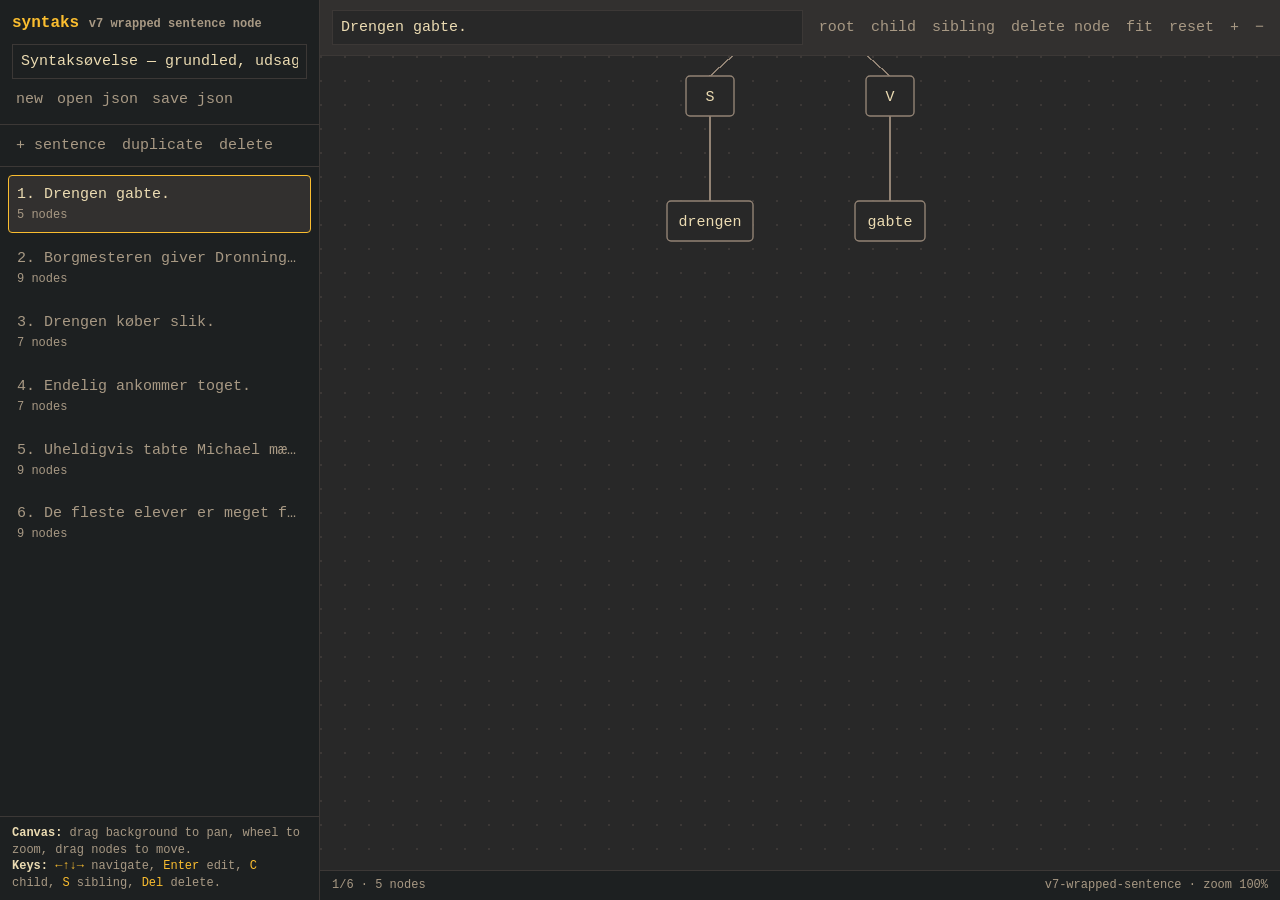
==== commit 2048fb3b: "Revert to V7" ====
--- a/index.html
+++ b/index.html
@@ -1,488 +1,837 @@
 <!doctype html>
 <html lang="en">
 <head>
-<meta charset="utf-8">
-<meta name="viewport" content="width=device-width, initial-scale=1">
-<title>syntaks v10 sentence root + top editor</title>
+<meta charset="utf-8" />
+<meta name="viewport" content="width=device-width, initial-scale=1" />
+<title>syntaks v7 — wrapped sentence node</title>
 <style>
-:root{
-  --bg:#282828;--bg2:#32302f;--fg:#ebdbb2;--muted:#a89984;--line:#bdae93;
-  --border:#928374;--accent:#fabd2f;--green:#b8bb26;--red:#fb4934;
-}
-*{box-sizing:border-box}
-html,body{margin:0;height:100%;overflow:hidden;background:var(--bg);color:var(--fg);
-  font-family:ui-monospace,SFMono-Regular,Menlo,Consolas,"Liberation Mono",monospace}
-button,input{font:inherit}
-.app{display:grid;grid-template-columns:280px 1fr;height:100vh}
-.sidebar{border-right:1px solid #504945;background:#1d2021;padding:14px;display:flex;flex-direction:column;gap:12px}
-.brand{font-size:14px;color:var(--accent);letter-spacing:.04em}
-.project-title{width:100%;background:transparent;color:var(--fg);border:1px solid #504945;border-radius:6px;padding:8px}
-.toolbar{display:flex;flex-wrap:wrap;gap:6px}
-button{background:transparent;border:1px solid var(--border);color:var(--fg);border-radius:6px;padding:6px 8px;cursor:pointer}
-button:hover{border-color:var(--accent);color:var(--accent)}
-.tree-list{display:flex;flex-direction:column;gap:6px;overflow:auto}
-.tree-item{border:1px solid #504945;border-radius:8px;padding:8px;cursor:pointer;color:var(--muted)}
-.tree-item.active{border-color:var(--accent);color:var(--fg);background:#282828}
-.hint{font-size:12px;color:var(--muted);line-height:1.45;margin-top:auto}
-.main{position:relative;display:grid;grid-template-rows:auto 1fr;background:
-  radial-gradient(circle at 20px 20px,#3c3836 1px,transparent 1px) 0 0/32px 32px,var(--bg)}
-.topbar{display:flex;gap:8px;align-items:center;padding:10px 12px;border-bottom:1px solid #3c3836;background:rgba(29,32,33,.92)}
-.editor-wrap{position:absolute;top:62px;left:50%;transform:translateX(-50%);width:min(760px,calc(100% - 80px));z-index:5;display:flex;gap:8px;align-items:center;pointer-events:none}
-.editor-label{color:var(--muted);font-size:13px;white-space:nowrap}
-.top-editor{display:block;width:100%;min-width:240px;padding:8px 14px;border:1px solid #665c54;border-radius:7px;
-  background:rgba(60,56,54,.96);color:var(--fg);font-size:20px;line-height:1.35;white-space:nowrap;overflow:hidden;text-overflow:ellipsis;pointer-events:auto}
-.top-editor.editing{border-color:var(--accent);box-shadow:0 0 0 2px rgba(250,189,47,.18)}
-.top-editor:focus{outline:2px solid var(--accent);outline-offset:2px}
-.canvas{position:relative;overflow:hidden;touch-action:none;cursor:grab}
-.canvas.dragging{cursor:grabbing}
-.world{position:absolute;left:50%;top:190px;transform-origin:0 0}
-svg.lines{position:absolute;left:0;top:0;overflow:visible;pointer-events:none}
-.node{position:absolute;min-width:72px;padding:7px 12px;text-align:center;border:1px solid var(--border);border-radius:7px;
-  background:rgba(40,40,40,.96);color:var(--fg);box-shadow:0 1px 0 rgba(0,0,0,.5);user-select:none;cursor:pointer;white-space:nowrap}
-.node.root{min-width:260px;max-width:560px;white-space:normal;overflow-wrap:anywhere;font-size:20px;line-height:1.32;background:rgba(60,56,54,.96);border-color:#665c54}
-.node.word{border-color:transparent;background:transparent;color:var(--fg);box-shadow:none}
-.node.function{font-size:21px}
-.node.selected{outline:2px solid var(--accent);outline-offset:2px}
-.status{position:absolute;right:10px;bottom:8px;color:var(--muted);font-size:12px}
-.file-input{display:none}
+  :root{
+    --bg:#282828;
+    --bg2:#1d2021;
+    --panel:#32302f;
+    --soft:#3c3836;
+    --text:#ebdbb2;
+    --muted:#a89984;
+    --line:#928374;
+    --accent:#fabd2f;
+    --green:#b8bb26;
+    --red:#fb4934;
+    --blue:#83a598;
+    --node:#282828;
+    --node-active:#3c3836;
+  }
+  *{ box-sizing:border-box; }
+  html,body{ height:100%; margin:0; overflow:hidden; background:var(--bg); color:var(--text); font:15px/1.4 ui-monospace,SFMono-Regular,Menlo,Consolas,"Liberation Mono",monospace; }
+  button,input,textarea{ font:inherit; color:inherit; }
+  button{ background:transparent; border:0; color:var(--muted); cursor:pointer; padding:2px 4px; border-radius:2px; }
+  button:hover,button:focus{ color:var(--accent); outline:1px solid var(--soft); }
+  button.danger:hover{ color:var(--red); }
+  input,textarea{ width:100%; background:var(--bg2); border:1px solid var(--soft); color:var(--text); padding:6px 8px; outline:none; }
+  input:focus,textarea:focus{ border-color:var(--accent); }
+  .app{ height:100%; display:grid; grid-template-columns:320px 1fr; }
+  aside{ border-right:1px solid var(--soft); background:var(--bg2); min-width:0; display:flex; flex-direction:column; }
+  header{ padding:12px; border-bottom:1px solid var(--soft); }
+  h1{ font-size:16px; margin:0 0 10px; color:var(--accent); font-weight:700; }
+  .row{ display:flex; gap:6px; align-items:center; flex-wrap:wrap; }
+  .row.nowrap{ flex-wrap:nowrap; }
+  .tiny{ font-size:12px; color:var(--muted); }
+  .toolbar{ padding:8px 12px; border-bottom:1px solid var(--soft); display:flex; gap:8px; flex-wrap:wrap; }
+  .tree-list{ overflow:auto; flex:1; padding:8px; }
+  .item{ border:1px solid transparent; padding:8px; margin-bottom:6px; cursor:pointer; border-radius:4px; color:var(--muted); }
+  .item:hover{ border-color:var(--soft); color:var(--text); }
+  .item.active{ border-color:var(--accent); color:var(--text); background:#32302f; }
+  .item-title{ white-space:nowrap; overflow:hidden; text-overflow:ellipsis; }
+  .item-meta{ font-size:12px; color:var(--muted); margin-top:2px; }
+  main{ min-width:0; display:grid; grid-template-rows:auto 1fr auto; }
+  .topbar{ padding:10px 12px; border-bottom:1px solid var(--soft); background:var(--panel); display:grid; grid-template-columns:1fr auto; gap:12px; align-items:center; }
+  .topbar input{ background:var(--bg); }
+  .canvasbar{ display:flex; gap:8px; align-items:center; flex-wrap:wrap; }
+  .canvas-wrap{ position:relative; overflow:hidden; background:radial-gradient(circle at 1px 1px, #3c3836 1px, transparent 0) 0 0/24px 24px, var(--bg); touch-action:none; user-select:none; }
+  svg{ width:100%; height:100%; display:block; cursor:grab; }
+  svg.panning{ cursor:grabbing; }
+  .status{ padding:6px 12px; border-top:1px solid var(--soft); color:var(--muted); background:var(--bg2); display:flex; justify-content:space-between; gap:10px; }
+  .hidden-file{ display:none; }
+  .kbd{ color:var(--accent); }
+  .node rect{ fill:var(--node); stroke:var(--line); stroke-width:1.4; rx:4; }
+  .node text{ fill:var(--text); dominant-baseline:middle; text-anchor:middle; pointer-events:none; }
+  .node foreignObject{ overflow:visible; }
+  .node-edit{ width:100%; height:100%; background:var(--bg2); color:var(--text); border:1px solid var(--accent); border-radius:3px; text-align:center; padding:2px 6px; outline:none; resize:none; overflow:hidden; }
+  .node.active rect{ stroke:var(--accent); stroke-width:2.2; fill:var(--node-active); }
+  .node:hover rect{ stroke:var(--blue); }
+  .edge{ stroke:var(--line); stroke-width:1.4; fill:none; stroke-linecap:square; shape-rendering:crispEdges; }
+  .ghost{ opacity:.45; }
+  .notice{ padding:8px 12px; border-top:1px solid var(--soft); color:var(--muted); }
+  .notice strong{ color:var(--text); }
 </style>
 </head>
 <body>
 <div class="app">
-  <aside class="sidebar">
-    <div class="brand">syntaks v10 · sentence root + top editor</div>
-    <input id="projectTitle" class="project-title" value="Basic notation examples" aria-label="Project title">
+  <aside>
+    <header>
+      <h1>syntaks <span class="tiny">v7 wrapped sentence node</span></h1>
+      <input id="projectTitle" placeholder="Project title" />
+      <div class="row" style="margin-top:8px">
+        <button id="newProject">new</button>
+        <button id="openProject">open json</button>
+        <button id="saveProject">save json</button>
+      </div>
+      <input class="hidden-file" id="fileInput" type="file" accept="application/json,.json" />
+    </header>
     <div class="toolbar">
-      <button id="newTree">+ tree</button>
-      <button id="deleteTree">delete</button>
-      <button id="openBtn">open JSON</button>
-      <button id="saveBtn">save JSON</button>
-      <input id="fileInput" class="file-input" type="file" accept="application/json,.json">
+      <button id="addTree">+ sentence</button>
+      <button id="duplicateTree">duplicate</button>
+      <button id="deleteTree" class="danger">delete</button>
     </div>
     <div id="treeList" class="tree-list"></div>
-    <div class="hint">
-      <b>Editing model:</b><br>
-      The sentence is again the first visible/root node.<br><br>
-      Select any node, then press <b>Enter</b> or <b>F2</b> to edit it in the top box.
-      Press Enter to apply. Esc cancels.
+    <div class="notice tiny">
+      <strong>Canvas:</strong> drag background to pan, wheel to zoom, drag nodes to move.<br>
+      <strong>Keys:</strong> <span class="kbd">←↑↓→</span> navigate, <span class="kbd">Enter</span> edit, <span class="kbd">C</span> child, <span class="kbd">S</span> sibling, <span class="kbd">Del</span> delete.
     </div>
   </aside>
-  <main class="main">
+  <main>
     <div class="topbar">
-      <button id="addChild">add child</button>
-      <button id="addSibling">add sibling</button>
-      <button id="deleteNode">delete node</button>
-      <button id="fit">fit</button>
-      <button id="reset">reset</button>
-      <button id="zoomIn">+</button>
-      <button id="zoomOut">−</button>
-    </div>
-
-    <div class="editor-wrap">
-      <div class="editor-label">edit</div>
-      <input id="topEditor" class="top-editor" spellcheck="false" value="" placeholder="Select a node, then press Enter or F2">
-    </div>
-
-    <div id="canvas" class="canvas">
-      <div id="world" class="world">
-        <svg id="lines" class="lines"></svg>
-        <div id="nodes"></div>
+      <input id="sentenceTitle" placeholder="Sentence / tree title" />
+      <div class="canvasbar">
+        <button id="addRoot">root</button>
+        <button id="addChild">child</button>
+        <button id="addSibling">sibling</button>
+        <button id="deleteNode" class="danger">delete node</button>
+        <button id="fitView">fit</button>
+        <button id="resetView">reset</button>
+        <button id="zoomIn">+</button>
+        <button id="zoomOut">−</button>
       </div>
     </div>
-    <div id="status" class="status">v10-sentence-root-top-editor · ready</div>
+    <div id="canvasWrap" class="canvas-wrap">
+      <svg id="svg" xmlns="http://www.w3.org/2000/svg">
+        <g id="viewport"></g>
+      </svg>
+    </div>
+    <div class="status tiny">
+      <span id="statusLeft"></span>
+      <span id="statusRight"></span>
+    </div>
   </main>
 </div>
-
 <script>
-const LS_KEY = "syntaks-v10-sentence-root-top-editor";
-const uid = () => Math.random().toString(36).slice(2,9);
-
-let project = {
-  version: 1,
-  title: "Basic notation examples",
-  trees: [
-    makeTree("De fleste elever er meget flittige.", [
-      ["S","de fleste elever"], ["V","er"], ["A","meget"], ["SP","flittige"]
-    ]),
-    makeTree("Drengen køber slik.", [
-      ["S","drengen"], ["V","køber"], ["DO","slik"]
-    ]),
-    makeTree("Endelig ankommer toget.", [
-      ["A","endelig"], ["V","ankommer"], ["S","toget"]
-    ]),
-    makeTree("Borgmesteren giver Dronningen hånden.", [
-      ["S","borgmesteren"], ["V","giver"], ["IO","dronningen"], ["DO","hånden"]
-    ])
-  ]
-};
-
-let activeTreeId = project.trees[0].id;
-let selectedNodeId = null;
-let view = {x:0,y:0,scale:1};
-let draggingNode = null;
-let draggingCanvas = null;
-
-function makeTree(sentence, pairs){
-  const root = "root-" + uid();
-  const nodes = [{id:root,label:sentence,x:0,y:-55,parentId:null,kind:"root"}];
-  const spacing = Math.max(130, 520 / Math.max(1, pairs.length-1));
-  const start = -spacing * (pairs.length-1) / 2;
-  pairs.forEach((p,i)=>{
-    const f = "fn-" + uid(), w = "wd-" + uid();
-    const x = start + i * spacing;
-    nodes.push({id:f,label:p[0],x:x,y:85,parentId:root,kind:"function"});
-    nodes.push({id:w,label:p[1],x:x,y:205,parentId:f,kind:"word"});
+(() => {
+  'use strict';
+
+  const STORAGE_KEY = 'syntaks.minimal.project.v7';
+  const $ = (id) => document.getElementById(id);
+  const svg = $('svg');
+  const viewport = $('viewport');
+  const canvasWrap = $('canvasWrap');
+
+  const state = {
+    project: defaultProject(),
+    activeTreeId: null,
+    selectedNodeId: null,
+    view: { x: 0, y: 0, scale: 1 },
+    editingNodeId: null,
+    editDraft: '',
+    drag: null,
+    suppressClick: false
+  };
+
+  function uid(prefix='id') {
+    return `${prefix}-${Math.random().toString(36).slice(2, 9)}-${Date.now().toString(36).slice(-4)}`;
+  }
+
+  function defaultTree(title='New sentence') {
+    const root = uid('node');
+    return {
+      id: uid('tree'),
+      title,
+      nodes: [{ id: root, label: 'S', x: 0, y: 0, parentId: null }]
+    };
+  }
+
+  function makeExampleTree(id, title, nodes) {
+    return {
+      id,
+      title,
+      nodes: nodes.map(n => ({
+        id: `${id}-${n[0]}`,
+        label: n[1],
+        x: n[2],
+        y: n[3],
+        parentId: n[4] == null ? null : `${id}-${n[4]}`
+      }))
+    };
+  }
+
+  function defaultProject() {
+    return {
+      version: 1,
+      title: 'Syntaksøvelse — grundled, udsagnsled, genstandsled osv.',
+      trees: [
+        makeExampleTree('tree-drengen-gabte', 'Drengen gabte.', [
+          ['root', 'Drengen gabte.', 0, -190, null],
+          ['s', 'S', -90, -70, 'root'],
+          ['v', 'V', 90, -70, 'root'],
+          ['w1', 'drengen', -90, 55, 's'],
+          ['w2', 'gabte', 90, 55, 'v']
+        ]),
+        makeExampleTree('tree-borgmesteren-giver', 'Borgmesteren giver Dronningen hånden.', [
+          ['root', 'Borgmesteren giver Dronningen hånden.', 0, -205, null],
+          ['s', 'S', -225, -75, 'root'],
+          ['v', 'V', -75, -75, 'root'],
+          ['io', 'IO', 80, -75, 'root'],
+          ['do', 'DO', 235, -75, 'root'],
+          ['w1', 'borgmesteren', -225, 55, 's'],
+          ['w2', 'giver', -75, 55, 'v'],
+          ['w3', 'dronningen', 80, 55, 'io'],
+          ['w4', 'hånden', 235, 55, 'do']
+        ]),
+        makeExampleTree('tree-drengen-koeber', 'Drengen køber slik.', [
+          ['root', 'Drengen køber slik.', 0, -190, null],
+          ['s', 'S', -150, -70, 'root'],
+          ['v', 'V', 0, -70, 'root'],
+          ['do', 'DO', 150, -70, 'root'],
+          ['w1', 'drengen', -150, 55, 's'],
+          ['w2', 'køber', 0, 55, 'v'],
+          ['w3', 'slik', 150, 55, 'do']
+        ]),
+        makeExampleTree('tree-endelig-ankommer', 'Endelig ankommer toget.', [
+          ['root', 'Endelig ankommer toget.', 0, -190, null],
+          ['a', 'A', -150, -70, 'root'],
+          ['v', 'V', 0, -70, 'root'],
+          ['s', 'S', 150, -70, 'root'],
+          ['w1', 'endelig', -150, 55, 'a'],
+          ['w2', 'ankommer', 0, 55, 'v'],
+          ['w3', 'toget', 150, 55, 's']
+        ]),
+        makeExampleTree('tree-uheldigvis-tabte', 'Uheldigvis tabte Michael mælken.', [
+          ['root', 'Uheldigvis tabte Michael mælken.', 0, -205, null],
+          ['a', 'A', -225, -75, 'root'],
+          ['v', 'V', -75, -75, 'root'],
+          ['s', 'S', 80, -75, 'root'],
+          ['do', 'DO', 235, -75, 'root'],
+          ['w1', 'uheldigvis', -225, 55, 'a'],
+          ['w2', 'tabte', -75, 55, 'v'],
+          ['w3', 'Michael', 80, 55, 's'],
+          ['w4', 'mælken', 235, 55, 'do']
+        ]),
+        makeExampleTree('tree-de-fleste-elever', 'De fleste elever er meget flittige.', [
+          ['root', 'De fleste elever er meget flittige.', 0, -205, null],
+          ['s', 'S', -225, -75, 'root'],
+          ['v', 'V', -75, -75, 'root'],
+          ['a', 'A', 80, -75, 'root'],
+          ['sp', 'SP', 235, -75, 'root'],
+          ['w1', 'de fleste elever', -225, 55, 's'],
+          ['w2', 'er', -75, 55, 'v'],
+          ['w3', 'meget', 80, 55, 'a'],
+          ['w4', 'flittige', 235, 55, 'sp']
+        ])
+      ]
+    };
+  }
+
+  function activeTree() {
+    return state.project.trees.find(t => t.id === state.activeTreeId) || null;
+  }
+
+  function selectedNode() {
+    const t = activeTree();
+    return t ? t.nodes.find(n => n.id === state.selectedNodeId) || null : null;
+  }
+
+  function childrenOf(tree, nodeId) {
+    return tree.nodes.filter(n => n.parentId === nodeId);
+  }
+
+  function getNode(tree, id) {
+    return tree.nodes.find(n => n.id === id) || null;
+  }
+
+  function normalizeProject(raw) {
+    if (Array.isArray(raw)) {
+      return {
+        version: 1,
+        title: 'Imported project',
+        trees: raw.map((item, i) => defaultTreeFromLegacy(item, `Tree ${i + 1}`))
+      };
+    }
+    if (!raw || typeof raw !== 'object') throw new Error('Not a JSON object.');
+    const project = {
+      version: Number(raw.version || 1),
+      title: String(raw.title || 'Untitled project'),
+      trees: Array.isArray(raw.trees) ? raw.trees.map((tree, i) => normalizeTree(tree, i)) : []
+    };
+    if (!project.trees.length) project.trees.push(defaultTree('New sentence'));
+    return project;
+  }
+
+  function defaultTreeFromLegacy(item, title) {
+    // Minimal fallback for old array exports: preserve the old string as a note-like root label.
+    const t = defaultTree(title);
+    t.legacyTreeString = String(item || '');
+    t.nodes[0].label = 'S';
+    return t;
+  }
+
+  function normalizeTree(tree, index) {
+    const out = {
+      id: String(tree.id || uid('tree')),
+      title: String(tree.title || `Tree ${index + 1}`),
+      nodes: Array.isArray(tree.nodes) ? tree.nodes.map(normalizeNode).filter(Boolean) : []
+    };
+    if (!out.nodes.length) out.nodes = defaultTree(out.title).nodes;
+    if (!out.nodes.some(n => n.parentId === null)) out.nodes[0].parentId = null;
+    return out;
+  }
+
+  function normalizeNode(n) {
+    if (!n || typeof n !== 'object') return null;
+    return {
+      id: String(n.id || uid('node')),
+      label: String(n.label ?? ''),
+      x: Number.isFinite(Number(n.x)) ? Number(n.x) : 0,
+      y: Number.isFinite(Number(n.y)) ? Number(n.y) : 0,
+      parentId: n.parentId == null ? null : String(n.parentId)
+    };
+  }
+
+  function saveLocal() {
+    localStorage.setItem(STORAGE_KEY, JSON.stringify(state.project));
+    updateStatus('autosaved');
+  }
+
+  function updateStatus(msg='') {
+    const t = activeTree();
+    $('statusLeft').textContent = t ? `${state.project.trees.indexOf(t) + 1}/${state.project.trees.length} · ${t.nodes.length} nodes${msg ? ' · ' + msg : ''}` : 'no tree';
+    $('statusRight').textContent = `v7-wrapped-sentence · zoom ${Math.round(state.view.scale * 100)}%`;
+  }
+
+  function renderAll() {
+    $('projectTitle').value = state.project.title;
+    const t = activeTree();
+    $('sentenceTitle').value = t ? t.title : '';
+    renderList();
+    renderCanvas();
+    updateStatus();
+  }
+
+  function renderList() {
+    const list = $('treeList');
+    list.innerHTML = '';
+    state.project.trees.forEach((tree, i) => {
+      const div = document.createElement('div');
+      div.className = `item${tree.id === state.activeTreeId ? ' active' : ''}`;
+      div.innerHTML = `<div class="item-title"></div><div class="item-meta"></div>`;
+      div.querySelector('.item-title').textContent = `${i + 1}. ${tree.title || 'Untitled'}`;
+      div.querySelector('.item-meta').textContent = `${tree.nodes.length} nodes`;
+      div.addEventListener('click', () => {
+        state.activeTreeId = tree.id;
+        state.selectedNodeId = tree.nodes[0]?.id || null;
+        renderAll();
+        saveLocal();
+      });
+      list.appendChild(div);
+    });
+  }
+
+  function svgEl(name, attrs = {}) {
+    const el = document.createElementNS('http://www.w3.org/2000/svg', name);
+    Object.entries(attrs).forEach(([k, v]) => el.setAttribute(k, v));
+    return el;
+  }
+
+  function appendLine(group, x1, y1, x2, y2) {
+    group.appendChild(svgEl('line', {
+      class: 'edge',
+      x1: Math.round(x1),
+      y1: Math.round(y1),
+      x2: Math.round(x2),
+      y2: Math.round(y2)
+    }));
+  }
+
+  function isSentenceNode(tree, node) {
+    return node.parentId == null;
+  }
+
+  function wrapLabel(label, maxChars) {
+    const words = String(label || '…').trim().split(/\s+/).filter(Boolean);
+    if (!words.length) return ['…'];
+    const lines = [];
+    let line = '';
+    words.forEach(word => {
+      if (!line) {
+        line = word;
+      } else if ((line + ' ' + word).length <= maxChars) {
+        line += ' ' + word;
+      } else {
+        lines.push(line);
+        line = word;
+      }
+    });
+    if (line) lines.push(line);
+    return lines;
+  }
+
+  function nodeBox(tree, node) {
+    const sentence = isSentenceNode(tree, node);
+    const maxWidth = sentence ? 420 : 260;
+    const minWidth = sentence ? 160 : 48;
+    const maxChars = sentence ? 42 : 28;
+    const lines = sentence ? wrapLabel(node.label, maxChars) : [node.label || '…'];
+    const longest = Math.max(...lines.map(line => line.length), 1);
+    const width = Math.max(minWidth, Math.min(maxWidth, longest * 8 + 30));
+    const height = sentence ? Math.max(40, lines.length * 18 + 18) : 40;
+    return { width, height, lines };
+  }
+
+  function drawTreeEdges(tree, group) {
+    const parents = tree.nodes.filter(n => childrenOf(tree, n.id).length);
+    parents.forEach(parent => {
+      const pBox = nodeBox(tree, parent);
+      const kids = childrenOf(tree, parent.id).sort((a, b) => a.x - b.x);
+      kids.forEach(kid => {
+        const kBox = nodeBox(tree, kid);
+        appendLine(group, parent.x, parent.y + pBox.height / 2, kid.x, kid.y - kBox.height / 2);
+      });
+    });
+  }
+
+  function renderCanvas() {
+    viewport.innerHTML = '';
+    applyView();
+    const t = activeTree();
+    if (!t) return;
+
+    const edges = svgEl('g');
+    const nodes = svgEl('g');
+    viewport.append(edges, nodes);
+
+    drawTreeEdges(t, edges);
+
+    t.nodes.forEach(n => {
+      const box = nodeBox(t, n);
+      const { width, height, lines } = box;
+      const g = svgEl('g', { class: `node${n.id === state.selectedNodeId ? ' active' : ''}`, transform: `translate(${n.x},${n.y})`, 'data-id': n.id });
+      g.appendChild(svgEl('rect', { x: -width / 2, y: -height / 2, width, height }));
+      if (state.editingNodeId === n.id) {
+        const fo = svgEl('foreignObject', { x: -width / 2 + 4, y: -height / 2 + 4, width: width - 8, height: height - 8 });
+        const input = isSentenceNode(t, n) ? document.createElement('textarea') : document.createElement('input');
+        input.className = 'node-edit';
+        input.value = state.editDraft;
+        input.setAttribute('aria-label', 'Node label');
+        input.addEventListener('pointerdown', ev => ev.stopPropagation());
+        input.addEventListener('input', ev => { state.editDraft = ev.target.value; });
+        input.addEventListener('keydown', ev => {
+          if (ev.key === 'Enter' && !ev.shiftKey) { ev.preventDefault(); commitNodeEdit(); }
+          if (ev.key === 'Escape') { ev.preventDefault(); cancelNodeEdit(); }
+        });
+        input.addEventListener('blur', commitNodeEdit);
+        fo.appendChild(input);
+        g.appendChild(fo);
+        requestAnimationFrame(() => { input.focus(); input.select(); });
+      } else {
+        const text = svgEl('text', { x: 0, y: 1 });
+        const lineHeight = 18;
+        const startY = -((lines.length - 1) * lineHeight) / 2 + 1;
+        lines.forEach((line, index) => {
+          const tspan = svgEl('tspan', { x: 0, y: startY + index * lineHeight });
+          tspan.textContent = line;
+          text.appendChild(tspan);
+        });
+        g.appendChild(text);
+      }
+      g.addEventListener('pointerdown', nodePointerDown);
+      g.addEventListener('dblclick', () => beginNodeEdit(n.id));
+      nodes.appendChild(g);
+    });
+  }
+
+  function applyView() {
+    viewport.setAttribute('transform', `translate(${state.view.x} ${state.view.y}) scale(${state.view.scale})`);
+  }
+
+  function clientToWorld(clientX, clientY) {
+    const rect = svg.getBoundingClientRect();
+    return {
+      x: (clientX - rect.left - state.view.x) / state.view.scale,
+      y: (clientY - rect.top - state.view.y) / state.view.scale
+    };
+  }
+
+  function addTree() {
+    const t = defaultTree('New sentence');
+    state.project.trees.push(t);
+    state.activeTreeId = t.id;
+    state.selectedNodeId = t.nodes[0].id;
+    renderAll();
+    saveLocal();
+    $('sentenceTitle').focus();
+    $('sentenceTitle').select();
+  }
+
+  function duplicateTree() {
+    const t = activeTree();
+    if (!t) return;
+    const copy = JSON.parse(JSON.stringify(t));
+    const idMap = new Map();
+    copy.id = uid('tree');
+    copy.title = `${copy.title} copy`;
+    copy.nodes.forEach(n => { const old = n.id; n.id = uid('node'); idMap.set(old, n.id); });
+    copy.nodes.forEach(n => { if (n.parentId) n.parentId = idMap.get(n.parentId) || null; });
+    state.project.trees.push(copy);
+    state.activeTreeId = copy.id;
+    state.selectedNodeId = copy.nodes[0]?.id || null;
+    renderAll();
+    saveLocal();
+  }
+
+  function deleteTree() {
+    if (state.project.trees.length <= 1) {
+      alert('Keep at least one tree in the project.');
+      return;
+    }
+    const t = activeTree();
+    if (!t || !confirm(`Delete "${t.title}"?`)) return;
+    const index = state.project.trees.indexOf(t);
+    state.project.trees.splice(index, 1);
+    const next = state.project.trees[Math.max(0, index - 1)];
+    state.activeTreeId = next.id;
+    state.selectedNodeId = next.nodes[0]?.id || null;
+    renderAll();
+    saveLocal();
+  }
+
+  function addRootIfNeeded() {
+    const t = activeTree();
+    if (!t) return;
+    if (t.nodes.some(n => n.parentId === null)) return;
+    const n = { id: uid('node'), label: 'S', x: 0, y: 0, parentId: null };
+    t.nodes.push(n);
+    state.selectedNodeId = n.id;
+    renderAll();
+    saveLocal();
+  }
+
+  function addChild() {
+    const t = activeTree();
+    const parent = selectedNode();
+    if (!t || !parent) return;
+    const siblings = childrenOf(t, parent.id);
+    const offset = (siblings.length - 0.5) * 110;
+    const n = { id: uid('node'), label: 'node', x: parent.x + offset, y: parent.y + 95, parentId: parent.id };
+    t.nodes.push(n);
+    state.selectedNodeId = n.id;
+    renderAll();
+    saveLocal();
+    beginNodeEdit(n.id);
+  }
+
+  function addSibling() {
+    const t = activeTree();
+    const n = selectedNode();
+    if (!t || !n || !n.parentId) return;
+    const siblings = childrenOf(t, n.parentId);
+    const newNode = { id: uid('node'), label: 'node', x: n.x + 115, y: n.y, parentId: n.parentId };
+    t.nodes.push(newNode);
+    // spread siblings gently so the new node does not sit on top of old ones
+    siblings.concat(newNode).forEach((s, i, arr) => {
+      const center = arr.reduce((sum, item) => sum + item.x, 0) / arr.length;
+      s.x = center + (i - (arr.length - 1) / 2) * 115;
+    });
+    state.selectedNodeId = newNode.id;
+    renderAll();
+    saveLocal();
+    beginNodeEdit(newNode.id);
+  }
+
+  function deleteNode() {
+    const t = activeTree();
+    const n = selectedNode();
+    if (!t || !n) return;
+    if (n.parentId === null && t.nodes.length > 1) {
+      alert('Delete child nodes first, or keep the root.');
+      return;
+    }
+    const toDelete = new Set();
+    const collect = (id) => {
+      toDelete.add(id);
+      childrenOf(t, id).forEach(ch => collect(ch.id));
+    };
+    collect(n.id);
+    t.nodes = t.nodes.filter(node => !toDelete.has(node.id));
+    state.selectedNodeId = t.nodes[0]?.id || null;
+    renderAll();
+    saveLocal();
+  }
+
+  function sortedSiblings(tree, node) {
+    return tree.nodes
+      .filter(n => n.parentId === node.parentId)
+      .sort((a, b) => a.x - b.x || a.y - b.y);
+  }
+
+  function selectNode(id) {
+    if (!id) return;
+    state.selectedNodeId = id;
+    renderCanvas();
+    updateStatus();
+  }
+
+  function navigateNode(direction) {
+    const t = activeTree();
+    const n = selectedNode();
+    if (!t || !n) return;
+
+    if (direction === 'up') {
+      if (n.parentId) selectNode(n.parentId);
+      return;
+    }
+
+    if (direction === 'down') {
+      const kids = childrenOf(t, n.id).sort((a, b) => Math.abs(a.x - n.x) - Math.abs(b.x - n.x) || a.x - b.x);
+      if (kids[0]) selectNode(kids[0].id);
+      return;
+    }
+
+    const siblings = sortedSiblings(t, n);
+    const index = siblings.findIndex(s => s.id === n.id);
+    if (direction === 'left' && index > 0) selectNode(siblings[index - 1].id);
+    if (direction === 'right' && index >= 0 && index < siblings.length - 1) selectNode(siblings[index + 1].id);
+  }
+
+  function beginNodeEdit(id) {
+    const t = activeTree();
+    const n = t && getNode(t, id);
+    if (!n) return;
+    state.selectedNodeId = n.id;
+    state.editingNodeId = n.id;
+    state.editDraft = n.label || '';
+    renderCanvas();
+  }
+
+  function commitNodeEdit() {
+    if (!state.editingNodeId) return;
+    const t = activeTree();
+    const n = t && getNode(t, state.editingNodeId);
+    if (n) n.label = state.editDraft.trim() || '…';
+    state.editingNodeId = null;
+    state.editDraft = '';
+    renderCanvas();
+    saveLocal();
+  }
+
+  function cancelNodeEdit() {
+    state.editingNodeId = null;
+    state.editDraft = '';
+    renderCanvas();
+  }
+
+  function nodePointerDown(e) {
+    e.stopPropagation();
+    if (e.target.closest && e.target.closest('.node-edit')) return;
+    if (state.editingNodeId) commitNodeEdit();
+    const t = activeTree();
+    const node = t && getNode(t, e.currentTarget.dataset.id);
+    if (!node) return;
+    state.selectedNodeId = node.id;
+    const world = clientToWorld(e.clientX, e.clientY);
+    state.drag = { type: 'node', id: node.id, dx: node.x - world.x, dy: node.y - world.y, moved: false };
+    e.currentTarget.setPointerCapture(e.pointerId);
+    renderCanvas();
+  }
+
+  svg.addEventListener('pointerdown', (e) => {
+    if (e.target.closest && e.target.closest('.node')) return;
+    if (state.editingNodeId) commitNodeEdit();
+    state.drag = { type: 'pan', startX: e.clientX, startY: e.clientY, viewX: state.view.x, viewY: state.view.y, moved: false };
+    svg.classList.add('panning');
+    svg.setPointerCapture(e.pointerId);
   });
-  return {id:"tree-"+uid(), title: sentence, nodes};
-}
-
-function activeTree(){ return project.trees.find(t=>t.id===activeTreeId) || project.trees[0]; }
-function getNode(id){ return activeTree().nodes.find(n=>n.id===id); }
-
-function rootNode(tree=activeTree()){ return tree.nodes.find(n=>n.parentId===null) || tree.nodes[0]; }
-
-function autosave(){
-  syncTreeTitleFromRoot();
-  localStorage.setItem(LS_KEY, JSON.stringify(project));
-  status("autosaved");
-}
-
-function status(text){ document.getElementById("status").textContent = "v10-sentence-root-top-editor · " + text; }
-
-function restore(){
-  const saved = localStorage.getItem(LS_KEY);
-  if(saved){
-    try{
-      project = JSON.parse(saved);
-      project.trees.forEach(t=>{
-        const r = rootNode(t);
-        if(r) t.title = r.label;
-      });
-      activeTreeId = project.trees[0]?.id;
-    }catch(e){}
-  }
-}
-
-function syncTreeTitleFromRoot(){
-  const tree = activeTree();
-  const r = rootNode(tree);
-  if(tree && r) tree.title = r.label;
-}
-
-function renderAll(){
-  document.getElementById("projectTitle").value = project.title || "";
-  renderTreeList();
-  renderCanvas();
-}
-
-function renderTreeList(){
-  const list = document.getElementById("treeList");
-  list.innerHTML = "";
-  project.trees.forEach((tree, idx)=>{
-    const r = rootNode(tree);
-    tree.title = r?.label || tree.title || "Untitled sentence";
-    const item = document.createElement("div");
-    item.className = "tree-item" + (tree.id===activeTreeId ? " active" : "");
-    item.textContent = (idx+1) + ". " + tree.title;
-    item.onclick = ()=>{
-      activeTreeId = tree.id;
-      selectedNodeId = rootNode(tree)?.id || null;
-      renderAll();
-      autosave();
+
+  svg.addEventListener('pointermove', (e) => {
+    if (!state.drag) return;
+    if (state.drag.type === 'pan') {
+      const dx = e.clientX - state.drag.startX;
+      const dy = e.clientY - state.drag.startY;
+      if (Math.abs(dx) + Math.abs(dy) > 2) state.drag.moved = true;
+      state.view.x = state.drag.viewX + dx;
+      state.view.y = state.drag.viewY + dy;
+      applyView();
+      updateStatus();
+    } else if (state.drag.type === 'node') {
+      const t = activeTree();
+      const n = t && getNode(t, state.drag.id);
+      if (!n) return;
+      const world = clientToWorld(e.clientX, e.clientY);
+      n.x = Math.round(world.x + state.drag.dx);
+      n.y = Math.round(world.y + state.drag.dy);
+      state.drag.moved = true;
+      renderCanvas();
+    }
+  });
+
+  window.addEventListener('pointerup', () => {
+    if (!state.drag) return;
+    const wasNodeMove = state.drag.type === 'node' && state.drag.moved;
+    state.suppressClick = state.drag.moved;
+    state.drag = null;
+    svg.classList.remove('panning');
+    if (wasNodeMove) saveLocal();
+    setTimeout(() => state.suppressClick = false, 0);
+  });
+
+  svg.addEventListener('wheel', (e) => {
+    e.preventDefault();
+    const rect = svg.getBoundingClientRect();
+    const sx = e.clientX - rect.left;
+    const sy = e.clientY - rect.top;
+    const before = clientToWorld(e.clientX, e.clientY);
+    const factor = Math.exp(-e.deltaY * 0.0015);
+    state.view.scale = clamp(state.view.scale * factor, 0.2, 4);
+    state.view.x = sx - before.x * state.view.scale;
+    state.view.y = sy - before.y * state.view.scale;
+    applyView();
+    updateStatus();
+  }, { passive: false });
+
+  function clamp(n, min, max) { return Math.max(min, Math.min(max, n)); }
+
+  function zoomBy(factor) {
+    const rect = svg.getBoundingClientRect();
+    const cx = rect.left + rect.width / 2;
+    const cy = rect.top + rect.height / 2;
+    const before = clientToWorld(cx, cy);
+    state.view.scale = clamp(state.view.scale * factor, 0.2, 4);
+    state.view.x = rect.width / 2 - before.x * state.view.scale;
+    state.view.y = rect.height / 2 - before.y * state.view.scale;
+    applyView();
+    updateStatus();
+  }
+
+  function resetView() {
+    state.view = { x: canvasWrap.clientWidth / 2, y: 110, scale: 1 };
+    renderCanvas();
+  }
+
+  function fitView() {
+    const t = activeTree();
+    if (!t || !t.nodes.length) return resetView();
+    const pad = 120;
+    const xs = t.nodes.map(n => n.x), ys = t.nodes.map(n => n.y);
+    const minX = Math.min(...xs) - pad, maxX = Math.max(...xs) + pad;
+    const minY = Math.min(...ys) - pad, maxY = Math.max(...ys) + pad;
+    const w = Math.max(1, maxX - minX), h = Math.max(1, maxY - minY);
+    const scale = clamp(Math.min(canvasWrap.clientWidth / w, canvasWrap.clientHeight / h), 0.2, 2);
+    state.view.scale = scale;
+    state.view.x = (canvasWrap.clientWidth - w * scale) / 2 - minX * scale;
+    state.view.y = (canvasWrap.clientHeight - h * scale) / 2 - minY * scale;
+    renderCanvas();
+  }
+
+  function exportProject() {
+    const safe = (state.project.title || 'syntaks-project').toLowerCase().replace(/[^a-z0-9æøå_-]+/gi, '-').replace(/^-|-$/g, '') || 'syntaks-project';
+    const blob = new Blob([JSON.stringify(state.project, null, 2)], { type: 'application/json' });
+    const a = document.createElement('a');
+    a.href = URL.createObjectURL(blob);
+    a.download = `${safe}.json`;
+    a.click();
+    URL.revokeObjectURL(a.href);
+  }
+
+  function importProjectFile(file) {
+    const reader = new FileReader();
+    reader.onload = () => {
+      try {
+        state.project = normalizeProject(JSON.parse(reader.result));
+        state.activeTreeId = state.project.trees[0].id;
+        state.selectedNodeId = state.project.trees[0].nodes[0]?.id || null;
+        resetView();
+        renderAll();
+        saveLocal();
+      } catch (err) {
+        alert(`Could not open JSON file: ${err.message}`);
+      }
     };
-    list.appendChild(item);
+    reader.readAsText(file);
+  }
+
+  $('projectTitle').addEventListener('input', (e) => {
+    state.project.title = e.target.value;
+    saveLocal();
   });
-}
-
-function renderCanvas(){
-  drawNodes();
-  drawLines();
-  applyView();
-  updateTopEditor();
-}
-
-function nodeBox(n){
-  const label = n.label || "";
-  if(n.kind==="root"){
-    const w = Math.min(560, Math.max(260, label.length * 12 + 36));
-    const lines = Math.max(1, Math.ceil((label.length * 12 + 36) / 560));
-    const h = 28 + lines * 28;
-    return {w,h};
-  }
-  let w = Math.max(n.kind==="function" ? 72 : 42, label.length * (n.kind==="function" ? 15 : 9) + 24);
-  if(n.kind==="word") w = Math.max(40, label.length * 9 + 8);
-  const h = n.kind==="function" ? 44 : 30;
-  return {w,h};
-}
-
-function drawNodes(){
-  const host = document.getElementById("nodes");
-  host.innerHTML = "";
-  activeTree().nodes.forEach(n=>{
-    const b = nodeBox(n);
-    const el = document.createElement("div");
-    el.className = "node " + (n.kind || "function") + (n.id===selectedNodeId ? " selected" : "");
-    el.textContent = n.label;
-    el.style.left = (n.x - b.w/2) + "px";
-    el.style.top = n.y + "px";
-    el.style.width = b.w + "px";
-    el.dataset.id = n.id;
-
-    el.onclick = (e)=>{ e.stopPropagation(); selectedNodeId = n.id; renderCanvas(); };
-    el.ondblclick = (e)=>{ e.stopPropagation(); selectedNodeId = n.id; renderCanvas(); startTopEdit(); };
-    el.onpointerdown = (e)=>{
-      if(document.activeElement === document.getElementById("topEditor")) return;
-      e.stopPropagation();
-      selectedNodeId = n.id;
-      draggingNode = {id:n.id, startX:e.clientX, startY:e.clientY, ox:n.x, oy:n.y};
-      el.setPointerCapture(e.pointerId);
-      renderCanvas();
-    };
-    host.appendChild(el);
+
+  $('sentenceTitle').addEventListener('input', (e) => {
+    const t = activeTree();
+    if (!t) return;
+    t.title = e.target.value;
+    renderList();
+    saveLocal();
   });
-}
-
-function drawLines(){
-  const svg = document.getElementById("lines");
-  svg.innerHTML = "";
-  const tree = activeTree();
-  tree.nodes.filter(n=>n.parentId).forEach(n=>{
-    const p = getNode(n.parentId);
-    if(!p) return;
-    const pb = nodeBox(p), nb = nodeBox(n);
-    const x1 = p.x, y1 = p.y + pb.h;
-    const x2 = n.x, y2 = n.y;
-    svg.appendChild(svgLine(x1,y1,x2,y2));
+
+  $('newProject').addEventListener('click', () => {
+    if (!confirm('Start a new blank project? Unsaved changes will be replaced.')) return;
+    const t = defaultTree('New sentence');
+    state.project = { version: 1, title: 'Untitled project', trees: [t] };
+    state.activeTreeId = t.id;
+    state.selectedNodeId = t.nodes[0].id;
+    localStorage.removeItem(STORAGE_KEY);
+    resetView();
+    renderAll();
   });
-}
-
-function svgLine(x1,y1,x2,y2){
-  const line = document.createElementNS("http://www.w3.org/2000/svg","line");
-  line.setAttribute("x1",x1); line.setAttribute("y1",y1);
-  line.setAttribute("x2",x2); line.setAttribute("y2",y2);
-  line.setAttribute("stroke","var(--line)");
-  line.setAttribute("stroke-width","1.5");
-  line.setAttribute("vector-effect","non-scaling-stroke");
-  return line;
-}
-
-function applyView(){
-  document.getElementById("world").style.transform = `translate(${view.x}px, ${view.y}px) scale(${view.scale})`;
-}
-
-function updateTopEditor(){
-  const input = document.getElementById("topEditor");
-  const node = selectedNodeId ? getNode(selectedNodeId) : null;
-  if(node){
-    input.value = node.label || "";
-    input.placeholder = node.kind === "root" ? "Editing sentence/root node" : "Editing selected node";
-  }else{
-    input.value = "";
-    input.placeholder = "Select a node, then press Enter or F2";
-  }
-}
-
-function startTopEdit(){
-  const input = document.getElementById("topEditor");
-  const node = selectedNodeId ? getNode(selectedNodeId) : null;
-  if(!node){
-    status("select a node first");
-    return;
-  }
-  input.value = node.label || "";
-  input.classList.add("editing");
-  input.focus();
-  input.select();
-}
-
-function commitTopEdit(){
-  const input = document.getElementById("topEditor");
-  const value = input.value.trim();
-  const node = selectedNodeId ? getNode(selectedNodeId) : null;
-  if(node){
-    node.label = value || node.label;
-    if(node.kind === "root") activeTree().title = node.label;
-    input.classList.remove("editing");
+
+  $('openProject').addEventListener('click', () => $('fileInput').click());
+  $('fileInput').addEventListener('change', (e) => {
+    const file = e.target.files[0];
+    if (file) importProjectFile(file);
+    e.target.value = '';
+  });
+
+  $('saveProject').addEventListener('click', exportProject);
+  $('addTree').addEventListener('click', addTree);
+  $('duplicateTree').addEventListener('click', duplicateTree);
+  $('deleteTree').addEventListener('click', deleteTree);
+  $('addRoot').addEventListener('click', addRootIfNeeded);
+  $('addChild').addEventListener('click', addChild);
+  $('addSibling').addEventListener('click', addSibling);
+  $('deleteNode').addEventListener('click', deleteNode);
+  $('fitView').addEventListener('click', fitView);
+  $('resetView').addEventListener('click', resetView);
+  $('zoomIn').addEventListener('click', () => zoomBy(1.2));
+  $('zoomOut').addEventListener('click', () => zoomBy(1 / 1.2));
+
+  window.addEventListener('keydown', (e) => {
+    const tag = document.activeElement?.tagName?.toLowerCase();
+    if (tag === 'input' || tag === 'textarea') return;
+    if (e.key === 'Enter') { e.preventDefault(); if (state.selectedNodeId) beginNodeEdit(state.selectedNodeId); }
+    if (e.key === 'ArrowUp') { e.preventDefault(); navigateNode('up'); }
+    if (e.key === 'ArrowDown') { e.preventDefault(); navigateNode('down'); }
+    if (e.key === 'ArrowLeft') { e.preventDefault(); navigateNode('left'); }
+    if (e.key === 'ArrowRight') { e.preventDefault(); navigateNode('right'); }
+    if (e.key.toLowerCase() === 'c') { e.preventDefault(); addChild(); }
+    if (e.key.toLowerCase() === 's') { e.preventDefault(); addSibling(); }
+    if (e.key === 'Delete' || e.key === 'Backspace') { e.preventDefault(); deleteNode(); }
+    if (e.key === '0') resetView();
+  });
+
+  function init() {
+    const saved = localStorage.getItem(STORAGE_KEY);
+    if (saved) {
+      try {
+        state.project = normalizeProject(JSON.parse(saved));
+        updateStatus('restored autosave');
+      } catch {
+        localStorage.removeItem(STORAGE_KEY);
+        state.project = defaultProject();
+        updateStatus('autosave was invalid; started new project');
+      }
+    }
+    state.activeTreeId = state.project.trees[0].id;
+    state.selectedNodeId = state.project.trees[0].nodes[0]?.id || null;
+    resetView();
     renderAll();
-    autosave();
-    status("node updated");
-  }
-}
-
-function cancelTopEdit(){
-  document.getElementById("topEditor").classList.remove("editing");
-  updateTopEditor();
-}
-
-function addChild(){
-  const tree = activeTree();
-  if(!selectedNodeId) return status("select a node first");
-  const parent = getNode(selectedNodeId);
-  const childKind = parent.kind === "function" ? "word" : "function";
-  const child = {
-    id:"node-"+uid(),
-    label: childKind === "word" ? "ord" : "?",
-    x:parent.x,
-    y:parent.y + (parent.kind === "root" ? 140 : 110),
-    parentId:parent.id,
-    kind:childKind
-  };
-  tree.nodes.push(child);
-  selectedNodeId = child.id;
-  renderAll(); autosave();
-}
-
-function addSibling(){
-  const tree = activeTree();
-  if(!selectedNodeId) return status("select a node first");
-  const node = getNode(selectedNodeId);
-  if(!node.parentId) return status("root node cannot have a sibling");
-  const sib = {id:"node-"+uid(),label:"?",x:node.x+120,y:node.y,parentId:node.parentId,kind:node.kind};
-  tree.nodes.push(sib);
-  selectedNodeId = sib.id;
-  renderAll(); autosave();
-}
-
-function deleteNode(){
-  if(!selectedNodeId) return;
-  const tree = activeTree();
-  const node = getNode(selectedNodeId);
-  if(node && node.kind === "root") return status("root sentence node cannot be deleted");
-  const remove = new Set([selectedNodeId]);
-  let changed = true;
-  while(changed){
-    changed = false;
-    tree.nodes.forEach(n=>{
-      if(remove.has(n.parentId) && !remove.has(n.id)){ remove.add(n.id); changed = true; }
-    });
-  }
-  tree.nodes = tree.nodes.filter(n=>!remove.has(n.id));
-  selectedNodeId = rootNode(tree)?.id || null;
-  renderAll(); autosave();
-}
-
-function fit(){
-  const visible = activeTree().nodes;
-  if(!visible.length) return;
-  const xs = visible.map(n=>n.x), ys = visible.map(n=>n.y);
-  const minX=Math.min(...xs)-180, maxX=Math.max(...xs)+180, minY=Math.min(...ys)-140, maxY=Math.max(...ys)+160;
-  const canvas = document.getElementById("canvas").getBoundingClientRect();
-  const scale = Math.min(1.2, Math.max(.35, Math.min(canvas.width/(maxX-minX), canvas.height/(maxY-minY))));
-  view.scale = scale;
-  view.x = -(minX+maxX)/2*scale;
-  view.y = 20 - minY*scale;
-  applyView();
-}
-
-function reset(){ view={x:0,y:0,scale:1}; applyView(); }
-function zoom(factor, cx, cy){
-  const before = {x:(cx-view.x)/view.scale, y:(cy-view.y)/view.scale};
-  view.scale = Math.max(.2, Math.min(3, view.scale*factor));
-  view.x = cx - before.x*view.scale;
-  view.y = cy - before.y*view.scale;
-  applyView();
-}
-
-document.getElementById("projectTitle").oninput = e=>{ project.title=e.target.value; autosave(); };
-document.getElementById("topEditor").onkeydown = e=>{
-  if(e.key==="Enter"){
-    e.preventDefault();
-    commitTopEdit();
-    e.currentTarget.blur();
-  }
-  if(e.key==="Escape"){
-    e.preventDefault();
-    cancelTopEdit();
-    e.currentTarget.blur();
-  }
-};
-document.getElementById("topEditor").onfocus = e=>{
-  if(selectedNodeId) e.currentTarget.classList.add("editing");
-};
-document.getElementById("topEditor").onblur = e=>{
-  if(e.currentTarget.classList.contains("editing")) commitTopEdit();
-};
-
-document.getElementById("newTree").onclick=()=>{
-  const t = makeTree("Ny sætning.", [["S","?"],["V","?"]]);
-  project.trees.push(t); activeTreeId=t.id; selectedNodeId=rootNode(t).id; renderAll(); autosave();
-};
-document.getElementById("deleteTree").onclick=()=>{
-  if(project.trees.length<=1) return status("keep at least one tree");
-  if(!confirm("Delete current tree?")) return;
-  project.trees = project.trees.filter(t=>t.id!==activeTreeId);
-  activeTreeId = project.trees[0].id; selectedNodeId=rootNode(project.trees[0]).id; renderAll(); autosave();
-};
-document.getElementById("addChild").onclick=addChild;
-document.getElementById("addSibling").onclick=addSibling;
-document.getElementById("deleteNode").onclick=deleteNode;
-document.getElementById("fit").onclick=fit;
-document.getElementById("reset").onclick=reset;
-document.getElementById("zoomIn").onclick=()=>zoom(1.15, window.innerWidth/2, window.innerHeight/2);
-document.getElementById("zoomOut").onclick=()=>zoom(1/1.15, window.innerWidth/2, window.innerHeight/2);
-
-document.getElementById("saveBtn").onclick=()=>{
-  syncTreeTitleFromRoot();
-  const blob = new Blob([JSON.stringify(project,null,2)], {type:"application/json"});
-  const a = document.createElement("a");
-  a.href = URL.createObjectURL(blob);
-  a.download = (project.title || "syntaks-project").toLowerCase().replace(/[^a-z0-9æøå]+/gi,"-") + ".json";
-  a.click();
-  URL.revokeObjectURL(a.href);
-};
-document.getElementById("openBtn").onclick=()=>document.getElementById("fileInput").click();
-document.getElementById("fileInput").onchange=async e=>{
-  const file = e.target.files[0]; if(!file) return;
-  const text = await file.text();
-  project = JSON.parse(text);
-  project.trees.forEach(t=>{
-    const r = rootNode(t);
-    if(r) t.title = r.label;
-  });
-  activeTreeId = project.trees[0]?.id;
-  selectedNodeId = rootNode(activeTree())?.id || null;
-  renderAll(); autosave(); status("loaded JSON");
-};
-
-const canvas = document.getElementById("canvas");
-canvas.onpointerdown = e=>{
-  if(e.target !== canvas) return;
-  draggingCanvas = {x:e.clientX,y:e.clientY,vx:view.x,vy:view.y};
-  canvas.classList.add("dragging");
-};
-window.onpointermove = e=>{
-  if(draggingNode){
-    const n = getNode(draggingNode.id); if(!n) return;
-    n.x = draggingNode.ox + (e.clientX-draggingNode.startX)/view.scale;
-    n.y = draggingNode.oy + (e.clientY-draggingNode.startY)/view.scale;
-    drawNodes(); drawLines();
-  }
-  if(draggingCanvas){
-    view.x = draggingCanvas.vx + (e.clientX-draggingCanvas.x);
-    view.y = draggingCanvas.vy + (e.clientY-draggingCanvas.y);
-    applyView();
-  }
-};
-window.onpointerup = ()=>{
-  if(draggingNode){ draggingNode=null; autosave(); }
-  draggingCanvas=null; canvas.classList.remove("dragging");
-};
-canvas.onwheel = e=>{
-  e.preventDefault();
-  const rect = canvas.getBoundingClientRect();
-  zoom(e.deltaY < 0 ? 1.08 : 1/1.08, e.clientX - rect.left - rect.width/2, e.clientY - rect.top - 190);
-};
-
-window.onkeydown=e=>{
-  if(document.activeElement === document.getElementById("topEditor")) return;
-  if((e.key==="Enter" || e.key==="F2") && selectedNodeId){ e.preventDefault(); startTopEdit(); }
-  if(e.key==="Delete" || e.key==="Backspace"){ if(selectedNodeId){ e.preventDefault(); deleteNode(); } }
-};
-
-restore();
-selectedNodeId = rootNode(activeTree())?.id || null;
-renderAll();
-setTimeout(fit, 50);
+  }
+
+  init();
+})();
 </script>
 </body>
 </html>
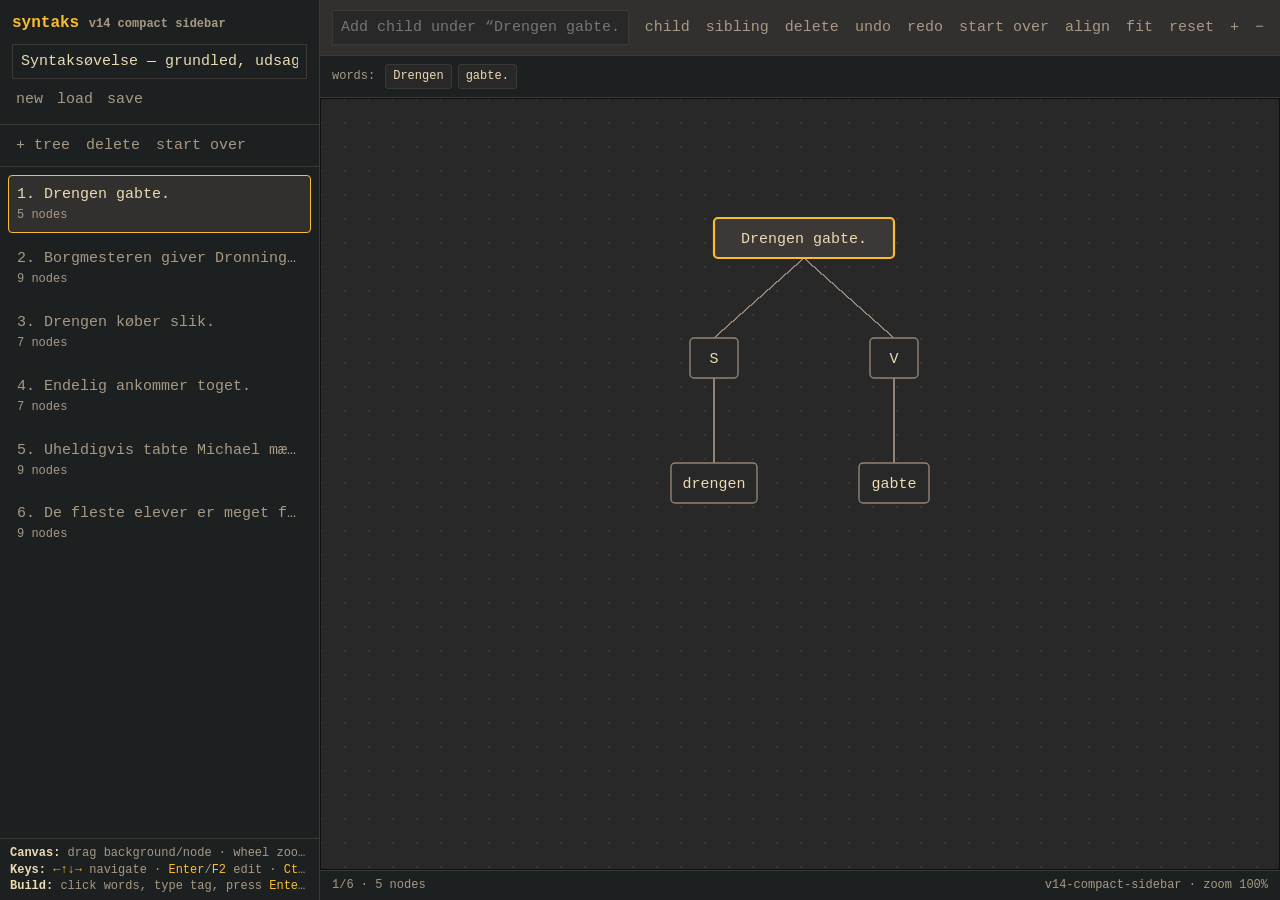
==== commit 0c907eb4: "Updated app and added README" ====
--- a/index.html
+++ b/index.html
@@ -3,7 +3,7 @@
 <head>
 <meta charset="utf-8" />
 <meta name="viewport" content="width=device-width, initial-scale=1" />
-<title>syntaks v7 — wrapped sentence node</title>
+<title>syntaks v14 — compact sidebar and flexible nodes</title>
 <style>
   :root{
     --bg:#282828;
@@ -28,28 +28,46 @@
   button.danger:hover{ color:var(--red); }
   input,textarea{ width:100%; background:var(--bg2); border:1px solid var(--soft); color:var(--text); padding:6px 8px; outline:none; }
   input:focus,textarea:focus{ border-color:var(--accent); }
-  .app{ height:100%; display:grid; grid-template-columns:320px 1fr; }
-  aside{ border-right:1px solid var(--soft); background:var(--bg2); min-width:0; display:flex; flex-direction:column; }
-  header{ padding:12px; border-bottom:1px solid var(--soft); }
+  .app{ height:100%; display:grid; grid-template-columns:320px 1fr; min-height:0; }
+  aside{ border-right:1px solid var(--soft); background:var(--bg2); min-width:0; min-height:0; display:flex; flex-direction:column; }
+  header{ padding:12px; border-bottom:1px solid var(--soft); flex:0 0 auto; }
   h1{ font-size:16px; margin:0 0 10px; color:var(--accent); font-weight:700; }
   .row{ display:flex; gap:6px; align-items:center; flex-wrap:wrap; }
   .row.nowrap{ flex-wrap:nowrap; }
   .tiny{ font-size:12px; color:var(--muted); }
-  .toolbar{ padding:8px 12px; border-bottom:1px solid var(--soft); display:flex; gap:8px; flex-wrap:wrap; }
-  .tree-list{ overflow:auto; flex:1; padding:8px; }
+  .toolbar{ padding:8px 12px; border-bottom:1px solid var(--soft); display:flex; gap:8px; flex-wrap:wrap; flex:0 0 auto; }
+  .tree-list{ overflow:auto; flex:1 1 auto; min-height:0; padding:8px; }
   .item{ border:1px solid transparent; padding:8px; margin-bottom:6px; cursor:pointer; border-radius:4px; color:var(--muted); }
   .item:hover{ border-color:var(--soft); color:var(--text); }
   .item.active{ border-color:var(--accent); color:var(--text); background:#32302f; }
   .item-title{ white-space:nowrap; overflow:hidden; text-overflow:ellipsis; }
   .item-meta{ font-size:12px; color:var(--muted); margin-top:2px; }
-  main{ min-width:0; display:grid; grid-template-rows:auto 1fr auto; }
+  main{ min-width:0; min-height:0; display:grid; grid-template-rows:auto auto 1fr auto; }
   .topbar{ padding:10px 12px; border-bottom:1px solid var(--soft); background:var(--panel); display:grid; grid-template-columns:1fr auto; gap:12px; align-items:center; }
   .topbar input{ background:var(--bg); }
+  .topbar input.building{ border-color:var(--accent); color:var(--accent); }
+  .wordbar{ padding:8px 12px; border-bottom:1px solid var(--soft); background:var(--bg2); display:flex; gap:6px; align-items:center; flex-wrap:wrap; min-height:42px; }
+  .wordbar-label{ color:var(--muted); margin-right:4px; }
+  .word-chip{ border:1px solid var(--soft); color:var(--text); padding:3px 7px; border-radius:3px; background:var(--bg); }
+  .word-chip:hover,.word-chip:focus{ border-color:var(--blue); color:var(--accent); outline:none; }
+  .word-chip.selected{ border-color:var(--accent); color:var(--accent); background:var(--panel); }
+  .word-chip.used{ box-shadow:inset 0 -2px 0 var(--green); }
+  .tagbar{ display:flex; gap:4px; margin-left:8px; padding-left:8px; border-left:1px solid var(--soft); }
   .canvasbar{ display:flex; gap:8px; align-items:center; flex-wrap:wrap; }
   .canvas-wrap{ position:relative; overflow:hidden; background:radial-gradient(circle at 1px 1px, #3c3836 1px, transparent 0) 0 0/24px 24px, var(--bg); touch-action:none; user-select:none; }
   svg{ width:100%; height:100%; display:block; cursor:grab; }
   svg.panning{ cursor:grabbing; }
   .status{ padding:6px 12px; border-top:1px solid var(--soft); color:var(--muted); background:var(--bg2); display:flex; justify-content:space-between; gap:10px; }
+
+  .confirm-overlay{ position:fixed; inset:0; display:none; align-items:center; justify-content:center; background:rgba(29,32,33,.72); z-index:20; padding:20px; }
+  .confirm-overlay.open{ display:flex; }
+  .confirm-box{ width:min(440px, 100%); border:1px solid var(--soft); background:var(--bg2); box-shadow:0 18px 60px rgba(0,0,0,.35); border-radius:6px; padding:16px; }
+  .confirm-title{ color:var(--accent); font-weight:700; margin-bottom:8px; }
+  .confirm-message{ color:var(--text); margin-bottom:14px; }
+  .confirm-actions{ display:flex; justify-content:flex-end; gap:10px; }
+  .confirm-actions button{ border:1px solid var(--soft); padding:5px 9px; background:var(--bg); }
+  .confirm-actions button.confirm-danger{ color:var(--red); }
+  .confirm-actions button.confirm-primary{ color:var(--accent); }
   .hidden-file{ display:none; }
   .kbd{ color:var(--accent); }
   .node rect{ fill:var(--node); stroke:var(--line); stroke-width:1.4; rx:4; }
@@ -60,50 +78,56 @@
   .node:hover rect{ stroke:var(--blue); }
   .edge{ stroke:var(--line); stroke-width:1.4; fill:none; stroke-linecap:square; shape-rendering:crispEdges; }
   .ghost{ opacity:.45; }
-  .notice{ padding:8px 12px; border-top:1px solid var(--soft); color:var(--muted); }
+  .notice{ flex:0 0 auto; padding:6px 10px; border-top:1px solid var(--soft); color:var(--muted); background:var(--bg2); line-height:1.35; max-height:86px; overflow:auto; }
   .notice strong{ color:var(--text); }
+  .notice-line{ white-space:nowrap; overflow:hidden; text-overflow:ellipsis; }
 </style>
 </head>
 <body>
 <div class="app">
   <aside>
     <header>
-      <h1>syntaks <span class="tiny">v7 wrapped sentence node</span></h1>
+      <h1>syntaks <span class="tiny">v14 compact sidebar</span></h1>
       <input id="projectTitle" placeholder="Project title" />
       <div class="row" style="margin-top:8px">
         <button id="newProject">new</button>
-        <button id="openProject">open json</button>
-        <button id="saveProject">save json</button>
+        <button id="openProject">load</button>
+        <button id="saveProject">save</button>
       </div>
       <input class="hidden-file" id="fileInput" type="file" accept="application/json,.json" />
     </header>
     <div class="toolbar">
-      <button id="addTree">+ sentence</button>
-      <button id="duplicateTree">duplicate</button>
+      <button id="addTree">+ tree</button>
       <button id="deleteTree" class="danger">delete</button>
+      <button id="startOver" class="danger">start over</button>
     </div>
     <div id="treeList" class="tree-list"></div>
-    <div class="notice tiny">
-      <strong>Canvas:</strong> drag background to pan, wheel to zoom, drag nodes to move.<br>
-      <strong>Keys:</strong> <span class="kbd">←↑↓→</span> navigate, <span class="kbd">Enter</span> edit, <span class="kbd">C</span> child, <span class="kbd">S</span> sibling, <span class="kbd">Del</span> delete.
+    <div class="notice tiny" aria-label="Help">
+      <div class="notice-line"><strong>Canvas:</strong> drag background/node · wheel zoom · <span class="kbd">Alt</span>-drag disables snap.</div>
+      <div class="notice-line"><strong>Keys:</strong> <span class="kbd">←↑↓→</span> navigate · <span class="kbd">Enter</span>/<span class="kbd">F2</span> edit · <span class="kbd">Ctrl+Z</span>/<span class="kbd">Ctrl+Y</span> undo/redo · <span class="kbd">L</span> align.</div>
+      <div class="notice-line"><strong>Build:</strong> click words, type tag, press <span class="kbd">Enter</span> · use <span class="kbd">?</span> for blanks.</div>
     </div>
   </aside>
   <main>
     <div class="topbar">
-      <input id="sentenceTitle" placeholder="Sentence / tree title" />
+      <input id="sentenceTitle" placeholder="Type text or node label, then press Enter" />
       <div class="canvasbar">
-        <button id="addRoot">root</button>
         <button id="addChild">child</button>
         <button id="addSibling">sibling</button>
-        <button id="deleteNode" class="danger">delete node</button>
+        <button id="deleteNode" class="danger">delete</button>
+        <button id="undoCanvas" title="Undo (Ctrl+Z)">undo</button>
+        <button id="redoCanvas" title="Redo (Ctrl+Y / Ctrl+Shift+Z)">redo</button>
+        <button id="startOverCanvas" class="danger">start over</button>
+        <button id="alignLevels">align</button>
         <button id="fitView">fit</button>
         <button id="resetView">reset</button>
         <button id="zoomIn">+</button>
         <button id="zoomOut">−</button>
       </div>
     </div>
+    <div id="wordBar" class="wordbar tiny"></div>
     <div id="canvasWrap" class="canvas-wrap">
-      <svg id="svg" xmlns="http://www.w3.org/2000/svg">
+      <svg id="svg" xmlns="http://www.w3.org/2000/svg" tabindex="0" aria-label="Syntax tree canvas">
         <g id="viewport"></g>
       </svg>
     </div>
@@ -113,11 +137,22 @@
     </div>
   </main>
 </div>
+
+<div id="confirmOverlay" class="confirm-overlay" role="dialog" aria-modal="true" aria-labelledby="confirmTitle" aria-describedby="confirmMessage">
+  <div class="confirm-box">
+    <div id="confirmTitle" class="confirm-title">Start over?</div>
+    <div id="confirmMessage" class="confirm-message">This keeps the root node and clears everything below it.</div>
+    <div class="confirm-actions">
+      <button id="confirmCancel" type="button" class="confirm-primary">cancel</button>
+      <button id="confirmAccept" type="button" class="confirm-danger">start over</button>
+    </div>
+  </div>
+</div>
 <script>
 (() => {
   'use strict';
 
-  const STORAGE_KEY = 'syntaks.minimal.project.v7';
+  const STORAGE_KEY = 'syntaks.minimal.project.v14';
   const $ = (id) => document.getElementById(id);
   const svg = $('svg');
   const viewport = $('viewport');
@@ -130,20 +165,39 @@
     view: { x: 0, y: 0, scale: 1 },
     editingNodeId: null,
     editDraft: '',
+    selectedTokenIndexes: [],
+    buildTagDraft: '',
+    commandDraft: '',
+    sentenceDraft: '',
+    lastTokenIndex: null,
     drag: null,
-    suppressClick: false
+    suppressClick: false,
+    undoStack: [],
+    redoStack: [],
+    lastSnapshot: '',
+    restoringHistory: false
+  };
+
+
+  const LAYOUT = {
+    levelGap: 120,
+    siblingGap: 155,
+    snapGrid: 5,
+    snapLevelPx: 28,
+    snapAnglePx: 22,
+    anglesFromVertical: [0, 30, 45, 60]
   };
 
   function uid(prefix='id') {
     return `${prefix}-${Math.random().toString(36).slice(2, 9)}-${Date.now().toString(36).slice(-4)}`;
   }
 
-  function defaultTree(title='New sentence') {
+  function defaultTree(title='New analysis') {
     const root = uid('node');
     return {
       id: uid('tree'),
       title,
-      nodes: [{ id: root, label: 'S', x: 0, y: 0, parentId: null }]
+      nodes: [{ id: root, label: title || '…', x: 0, y: 0, parentId: null }]
     };
   }
 
@@ -245,6 +299,23 @@
     return tree.nodes.find(n => n.id === id) || null;
   }
 
+  function descendantsOf(tree, nodeId) {
+    const descendants = [];
+    const collect = (id) => {
+      childrenOf(tree, id).forEach(child => {
+        descendants.push(child);
+        collect(child.id);
+      });
+    };
+    collect(nodeId);
+    return descendants;
+  }
+
+  function subtreeOf(tree, nodeId) {
+    const node = getNode(tree, nodeId);
+    return node ? [node, ...descendantsOf(tree, nodeId)] : [];
+  }
+
   function normalizeProject(raw) {
     if (Array.isArray(raw)) {
       return {
@@ -259,7 +330,7 @@
       title: String(raw.title || 'Untitled project'),
       trees: Array.isArray(raw.trees) ? raw.trees.map((tree, i) => normalizeTree(tree, i)) : []
     };
-    if (!project.trees.length) project.trees.push(defaultTree('New sentence'));
+    if (!project.trees.length) project.trees.push(defaultTree('New analysis'));
     return project;
   }
 
@@ -289,28 +360,319 @@
       label: String(n.label ?? ''),
       x: Number.isFinite(Number(n.x)) ? Number(n.x) : 0,
       y: Number.isFinite(Number(n.y)) ? Number(n.y) : 0,
-      parentId: n.parentId == null ? null : String(n.parentId)
-    };
+      parentId: n.parentId == null ? null : String(n.parentId),
+      tokenIndexes: Array.isArray(n.tokenIndexes) ? n.tokenIndexes.map(Number).filter(Number.isFinite) : undefined
+    };
+  }
+
+  function historySnapshot() {
+    return JSON.stringify({
+      project: state.project,
+      activeTreeId: state.activeTreeId,
+      selectedNodeId: state.selectedNodeId
+    });
+  }
+
+  function applyHistorySnapshot(snapshot) {
+    const data = JSON.parse(snapshot);
+    state.project = normalizeProject(data.project);
+    state.activeTreeId = data.activeTreeId || state.project.trees[0]?.id || null;
+    if (!activeTree()) state.activeTreeId = state.project.trees[0]?.id || null;
+    state.selectedNodeId = data.selectedNodeId || activeTree()?.nodes[0]?.id || null;
+    if (state.selectedNodeId && activeTree() && !getNode(activeTree(), state.selectedNodeId)) {
+      state.selectedNodeId = activeTree().nodes[0]?.id || null;
+    }
+    state.selectedTokenIndexes = [];
+    state.buildTagDraft = '';
+    state.commandDraft = '';
+    state.sentenceDraft = '';
+    state.lastTokenIndex = null;
+    state.editingNodeId = null;
+    state.editDraft = '';
+    state.drag = null;
+    localStorage.setItem(STORAGE_KEY, JSON.stringify(state.project));
+    renderAll();
+  }
+
+  function updateHistoryButtons() {
+    ['undoCanvas'].forEach(id => { if ($(id)) $(id).disabled = !state.undoStack.length; });
+    ['redoCanvas'].forEach(id => { if ($(id)) $(id).disabled = !state.redoStack.length; });
   }
 
   function saveLocal() {
+    const current = historySnapshot();
+    if (!state.restoringHistory && state.lastSnapshot && current !== state.lastSnapshot) {
+      state.undoStack.push(state.lastSnapshot);
+      if (state.undoStack.length > 100) state.undoStack.shift();
+      state.redoStack = [];
+    }
+    state.lastSnapshot = current;
     localStorage.setItem(STORAGE_KEY, JSON.stringify(state.project));
     updateStatus('autosaved');
+    updateHistoryButtons();
+  }
+
+  function resetHistoryBaseline() {
+    state.undoStack = [];
+    state.redoStack = [];
+    state.lastSnapshot = historySnapshot();
+    updateHistoryButtons();
+  }
+
+  function undo() {
+    if (!state.undoStack.length) return;
+    const current = historySnapshot();
+    const previous = state.undoStack.pop();
+    state.redoStack.push(current);
+    state.restoringHistory = true;
+    applyHistorySnapshot(previous);
+    state.lastSnapshot = previous;
+    state.restoringHistory = false;
+    updateStatus('undone');
+    updateHistoryButtons();
+    focusCanvas();
+  }
+
+  function redo() {
+    if (!state.redoStack.length) return;
+    const current = historySnapshot();
+    const next = state.redoStack.pop();
+    state.undoStack.push(current);
+    state.restoringHistory = true;
+    applyHistorySnapshot(next);
+    state.lastSnapshot = next;
+    state.restoringHistory = false;
+    updateStatus('redone');
+    updateHistoryButtons();
+    focusCanvas();
   }
 
   function updateStatus(msg='') {
     const t = activeTree();
     $('statusLeft').textContent = t ? `${state.project.trees.indexOf(t) + 1}/${state.project.trees.length} · ${t.nodes.length} nodes${msg ? ' · ' + msg : ''}` : 'no tree';
-    $('statusRight').textContent = `v7-wrapped-sentence · zoom ${Math.round(state.view.scale * 100)}%`;
+    $('statusRight').textContent = `v14-compact-sidebar · zoom ${Math.round(state.view.scale * 100)}%`;
   }
 
   function renderAll() {
     $('projectTitle').value = state.project.title;
-    const t = activeTree();
-    $('sentenceTitle').value = t ? t.title : '';
+    renderTopInput();
     renderList();
+    renderWordBar();
     renderCanvas();
     updateStatus();
+    updateHistoryButtons();
+  }
+
+
+  function sentenceNode(tree) {
+    return tree ? rootNode(tree) : null;
+  }
+
+  function sentenceText(tree) {
+    const root = sentenceNode(tree);
+    return (root?.label || tree?.title || '').trim();
+  }
+
+  function sentenceTokens(tree) {
+    const text = sentenceText(tree);
+    return text ? text.match(/\S+/g) || [] : [];
+  }
+
+  function isPlaceholderSentence(text) {
+    const clean = String(text || '').trim();
+    return !clean || clean === '…' || clean === 'S' || clean.toLowerCase() === 'new sentence' || clean.toLowerCase() === 'new analysis';
+  }
+
+  function needsSentenceInput(tree) {
+    const root = sentenceNode(tree);
+    return !tree || !root || isPlaceholderSentence(root.label) || isPlaceholderSentence(tree.title);
+  }
+
+  function selectedTokenText(tree) {
+    const tokens = sentenceTokens(tree);
+    return state.selectedTokenIndexes
+      .slice()
+      .sort((a, b) => a - b)
+      .map(i => tokens[i])
+      .filter(Boolean)
+      .join(' ');
+  }
+
+  function usedTokenIndexes(tree) {
+    const used = new Set();
+    if (!tree) return used;
+    tree.nodes.forEach(node => {
+      if (Array.isArray(node.tokenIndexes)) node.tokenIndexes.forEach(i => used.add(i));
+    });
+    return used;
+  }
+
+  function clearTokenSelection() {
+    state.selectedTokenIndexes = [];
+    state.buildTagDraft = '';
+    state.commandDraft = '';
+    state.sentenceDraft = '';
+    state.lastTokenIndex = null;
+    renderAll();
+  }
+
+  function toggleToken(index, event = null) {
+    const set = new Set(state.selectedTokenIndexes);
+    if (event?.shiftKey && state.lastTokenIndex != null) {
+      const start = Math.min(state.lastTokenIndex, index);
+      const end = Math.max(state.lastTokenIndex, index);
+      for (let i = start; i <= end; i++) set.add(i);
+    } else if (set.has(index)) {
+      set.delete(index);
+    } else {
+      set.add(index);
+    }
+    state.selectedTokenIndexes = [...set].sort((a, b) => a - b);
+    state.lastTokenIndex = index;
+    renderAll();
+    requestAnimationFrame(() => $('sentenceTitle').focus());
+  }
+
+  function renderTopInput() {
+    const t = activeTree();
+    const input = $('sentenceTitle');
+    if (state.selectedTokenIndexes.length) {
+      const phrase = selectedTokenText(t);
+      input.value = state.buildTagDraft;
+      input.placeholder = phrase ? `Tag “${phrase}” as ?, S, V, DO, IO, SP, A…` : 'Tag selected words';
+      input.classList.add('building');
+      return;
+    }
+
+    input.classList.remove('building');
+    if (needsSentenceInput(t)) {
+      input.value = state.sentenceDraft || (isPlaceholderSentence(t?.title) ? '' : (t?.title || ''));
+      input.placeholder = 'Enter the full text, then press Enter';
+      return;
+    }
+
+    const parent = selectedNode() || sentenceNode(t);
+    const parentLabel = parent ? parent.label : 'selected node';
+    input.value = state.commandDraft;
+    input.placeholder = `Add child under “${parentLabel}” — type label, press Enter`;
+  }
+
+  function commitSentenceFromTopInput() {
+    const t = activeTree();
+    const root = sentenceNode(t);
+    const input = $('sentenceTitle');
+    const sentence = input.value.trim();
+    if (!t || !root || !sentence) return;
+    t.title = sentence;
+    root.label = sentence;
+    state.selectedNodeId = root.id;
+    state.sentenceDraft = '';
+    state.commandDraft = '';
+    renderAll();
+    saveLocal();
+    requestAnimationFrame(() => $('sentenceTitle').focus());
+  }
+
+  function addNodeFromTopInput() {
+    const t = activeTree();
+    if (!t) return;
+    const parent = selectedNode() || sentenceNode(t);
+    const label = state.commandDraft.trim();
+    if (!parent || !label) return;
+
+    const siblings = childrenOf(t, parent.id).sort((a, b) => a.x - b.x || a.y - b.y);
+    const slot = siblings.length;
+    const x = parent.x + (slot - (siblings.length - 1) / 2) * Math.min(110, LAYOUT.siblingGap);
+    const y = parent.y + LAYOUT.levelGap;
+    const node = { id: uid('node'), label, x, y, parentId: parent.id };
+    t.nodes.push(node);
+
+    state.commandDraft = '';
+    state.selectedNodeId = parent.id;
+    alignLevels(false);
+    renderAll();
+    saveLocal();
+    requestAnimationFrame(() => $('sentenceTitle').focus());
+  }
+
+  function renderWordBar() {
+    const bar = $('wordBar');
+    const t = activeTree();
+    const tokens = sentenceTokens(t);
+    const used = usedTokenIndexes(t);
+    bar.innerHTML = '';
+    if (!tokens.length) {
+      const hint = document.createElement('span');
+      hint.className = 'wordbar-label';
+      hint.textContent = 'Type the full text above to get clickable words.';
+      bar.appendChild(hint);
+      return;
+    }
+
+    const label = document.createElement('span');
+    label.className = 'wordbar-label';
+    label.textContent = 'words:';
+    bar.appendChild(label);
+
+    tokens.forEach((tok, index) => {
+      const btn = document.createElement('button');
+      btn.type = 'button';
+      btn.className = `word-chip${state.selectedTokenIndexes.includes(index) ? ' selected' : ''}${used.has(index) ? ' used' : ''}`;
+      btn.textContent = tok;
+      btn.title = 'Click to select this word. Shift-click selects a range.';
+      btn.addEventListener('click', (ev) => toggleToken(index, ev));
+      bar.appendChild(btn);
+    });
+
+    if (state.selectedTokenIndexes.length) {
+      const tags = document.createElement('div');
+      tags.className = 'tagbar';
+      ['?', 'S', 'V', 'DO', 'IO', 'SP', 'A', 'K'].forEach(tag => {
+        const b = document.createElement('button');
+        b.type = 'button';
+        b.textContent = tag;
+        b.title = `Create ${tag} node from selected words`;
+        b.addEventListener('click', () => tagSelectedWords(tag));
+        tags.appendChild(b);
+      });
+      const clear = document.createElement('button');
+      clear.type = 'button';
+      clear.textContent = 'clear';
+      clear.addEventListener('click', clearTokenSelection);
+      tags.appendChild(clear);
+      bar.appendChild(tags);
+    }
+  }
+
+  function tagSelectedWords(tag = state.buildTagDraft) {
+    const t = activeTree();
+    const root = sentenceNode(t);
+    if (!t || !root || !state.selectedTokenIndexes.length) return;
+    const cleanTag = String(tag || '').trim().toUpperCase();
+    if (!cleanTag) return;
+
+    const indexes = state.selectedTokenIndexes.slice().sort((a, b) => a - b);
+    const tokens = sentenceTokens(t);
+    const phrase = indexes.map(i => tokens[i]).filter(Boolean).join(' ');
+    if (!phrase) return;
+
+    const parent = selectedNode() || root;
+    const parentKids = childrenOf(t, parent.id).sort((a, b) => a.x - b.x || a.y - b.y);
+    const slot = parentKids.length;
+    const center = parent.x + (slot - parentKids.length / 2) * LAYOUT.siblingGap;
+    const grammarNode = { id: uid('node'), label: cleanTag, x: center, y: parent.y + LAYOUT.levelGap, parentId: parent.id, tokenIndexes: indexes };
+    const wordNode = { id: uid('node'), label: phrase, x: center, y: parent.y + LAYOUT.levelGap * 2, parentId: grammarNode.id, tokenIndexes: indexes };
+    t.nodes.push(grammarNode, wordNode);
+    state.selectedNodeId = parent.id;
+    state.selectedTokenIndexes = [];
+    state.buildTagDraft = '';
+    state.commandDraft = '';
+    state.sentenceDraft = '';
+    state.lastTokenIndex = null;
+    alignLevels(false);
+    renderAll();
+    saveLocal();
+    focusCanvas();
   }
 
   function renderList() {
@@ -325,6 +687,9 @@
       div.addEventListener('click', () => {
         state.activeTreeId = tree.id;
         state.selectedNodeId = tree.nodes[0]?.id || null;
+        state.selectedTokenIndexes = [];
+        state.buildTagDraft = '';
+        state.lastTokenIndex = null;
         renderAll();
         saveLocal();
       });
@@ -357,29 +722,50 @@
     if (!words.length) return ['…'];
     const lines = [];
     let line = '';
-    words.forEach(word => {
-      if (!line) {
-        line = word;
-      } else if ((line + ' ' + word).length <= maxChars) {
-        line += ' ' + word;
-      } else {
+
+    const pushLine = () => {
+      if (line) {
         lines.push(line);
-        line = word;
+        line = '';
       }
+    };
+
+    words.forEach(rawWord => {
+      const chunks = [];
+      let word = rawWord;
+      while (word.length > maxChars) {
+        chunks.push(word.slice(0, maxChars - 1) + '…');
+        word = word.slice(maxChars - 1);
+      }
+      chunks.push(word);
+
+      chunks.forEach((chunk, chunkIndex) => {
+        if (!chunk) return;
+        if (chunkIndex > 0) pushLine();
+        if (!line) {
+          line = chunk;
+        } else if ((line + ' ' + chunk).length <= maxChars) {
+          line += ' ' + chunk;
+        } else {
+          pushLine();
+          line = chunk;
+        }
+      });
     });
-    if (line) lines.push(line);
+
+    pushLine();
     return lines;
   }
 
   function nodeBox(tree, node) {
     const sentence = isSentenceNode(tree, node);
-    const maxWidth = sentence ? 420 : 260;
-    const minWidth = sentence ? 160 : 48;
-    const maxChars = sentence ? 42 : 28;
-    const lines = sentence ? wrapLabel(node.label, maxChars) : [node.label || '…'];
+    const maxWidth = sentence ? 720 : 360;
+    const minWidth = sentence ? 180 : 48;
+    const maxChars = sentence ? 64 : 32;
+    const lines = wrapLabel(node.label, maxChars);
     const longest = Math.max(...lines.map(line => line.length), 1);
     const width = Math.max(minWidth, Math.min(maxWidth, longest * 8 + 30));
-    const height = sentence ? Math.max(40, lines.length * 18 + 18) : 40;
+    const height = Math.max(40, lines.length * 18 + 18);
     return { width, height, lines };
   }
 
@@ -421,8 +807,8 @@
         input.addEventListener('pointerdown', ev => ev.stopPropagation());
         input.addEventListener('input', ev => { state.editDraft = ev.target.value; });
         input.addEventListener('keydown', ev => {
-          if (ev.key === 'Enter' && !ev.shiftKey) { ev.preventDefault(); commitNodeEdit(); }
-          if (ev.key === 'Escape') { ev.preventDefault(); cancelNodeEdit(); }
+          if (ev.key === 'Enter' && !ev.shiftKey) { ev.preventDefault(); ev.stopPropagation(); commitNodeEdit(); }
+          if (ev.key === 'Escape') { ev.preventDefault(); ev.stopPropagation(); cancelNodeEdit(); }
         });
         input.addEventListener('blur', commitNodeEdit);
         fo.appendChild(input);
@@ -458,10 +844,15 @@
   }
 
   function addTree() {
-    const t = defaultTree('New sentence');
+    const t = defaultTree('New analysis');
     state.project.trees.push(t);
     state.activeTreeId = t.id;
     state.selectedNodeId = t.nodes[0].id;
+    state.selectedTokenIndexes = [];
+    state.buildTagDraft = '';
+    state.commandDraft = '';
+    state.sentenceDraft = '';
+    state.lastTokenIndex = null;
     renderAll();
     saveLocal();
     $('sentenceTitle').focus();
@@ -480,6 +871,11 @@
     state.project.trees.push(copy);
     state.activeTreeId = copy.id;
     state.selectedNodeId = copy.nodes[0]?.id || null;
+    state.selectedTokenIndexes = [];
+    state.buildTagDraft = '';
+    state.commandDraft = '';
+    state.sentenceDraft = '';
+    state.lastTokenIndex = null;
     renderAll();
     saveLocal();
   }
@@ -496,19 +892,53 @@
     const next = state.project.trees[Math.max(0, index - 1)];
     state.activeTreeId = next.id;
     state.selectedNodeId = next.nodes[0]?.id || null;
+    state.selectedTokenIndexes = [];
+    state.buildTagDraft = '';
+    state.commandDraft = '';
+    state.sentenceDraft = '';
+    state.lastTokenIndex = null;
     renderAll();
     saveLocal();
   }
 
-  function addRootIfNeeded() {
+  async function startOverTree() {
     const t = activeTree();
     if (!t) return;
-    if (t.nodes.some(n => n.parentId === null)) return;
-    const n = { id: uid('node'), label: 'S', x: 0, y: 0, parentId: null };
-    t.nodes.push(n);
-    state.selectedNodeId = n.id;
+    if (t.nodes.length > 1) {
+      const ok = await confirmStartOverBox();
+      if (!ok) return;
+    }
+
+    const root = sentenceNode(t) || rootNode(t) || { id: uid('node'), label: '', x: 0, y: 0, parentId: null };
+    const rootLabel = root.label || t.title || '';
+    const rootId = root.id;
+    t.title = rootLabel;
+    t.nodes = [{ id: rootId, label: rootLabel, x: 0, y: 0, parentId: null }];
+    state.selectedNodeId = rootId;
+    state.selectedTokenIndexes = [];
+    state.buildTagDraft = '';
+    state.commandDraft = '';
+    state.sentenceDraft = '';
+    state.lastTokenIndex = null;
+    state.editingNodeId = null;
+    state.editDraft = '';
+    resetView();
     renderAll();
     saveLocal();
+    focusCanvas();
+  }
+
+  function selectSentenceRoot() {
+    const t = activeTree();
+    const root = t && sentenceNode(t);
+    if (!root) return;
+    state.selectedNodeId = root.id;
+    state.selectedTokenIndexes = [];
+    state.buildTagDraft = '';
+    state.commandDraft = '';
+    state.lastTokenIndex = null;
+    renderAll();
+    focusCanvas();
   }
 
   function addChild() {
@@ -517,12 +947,12 @@
     if (!t || !parent) return;
     const siblings = childrenOf(t, parent.id);
     const offset = (siblings.length - 0.5) * 110;
-    const n = { id: uid('node'), label: 'node', x: parent.x + offset, y: parent.y + 95, parentId: parent.id };
+    const n = { id: uid('node'), label: 'node', x: parent.x + offset, y: parent.y + LAYOUT.levelGap, parentId: parent.id };
     t.nodes.push(n);
-    state.selectedNodeId = n.id;
+    state.selectedNodeId = parent.id;
     renderAll();
     saveLocal();
-    beginNodeEdit(n.id);
+    requestAnimationFrame(() => $('sentenceTitle').focus());
   }
 
   function addSibling() {
@@ -537,10 +967,10 @@
       const center = arr.reduce((sum, item) => sum + item.x, 0) / arr.length;
       s.x = center + (i - (arr.length - 1) / 2) * 115;
     });
-    state.selectedNodeId = newNode.id;
+    state.selectedNodeId = n.id;
     renderAll();
     saveLocal();
-    beginNodeEdit(newNode.id);
+    requestAnimationFrame(() => $('sentenceTitle').focus());
   }
 
   function deleteNode() {
@@ -563,6 +993,113 @@
     saveLocal();
   }
 
+  function rootNode(tree) {
+    return tree.nodes.find(n => n.parentId === null) || tree.nodes[0] || null;
+  }
+
+  function depthMap(tree) {
+    const depths = new Map();
+    const root = rootNode(tree);
+    if (!root) return depths;
+    const visit = (node, depth) => {
+      if (depths.has(node.id)) return;
+      depths.set(node.id, depth);
+      childrenOf(tree, node.id)
+        .sort((a, b) => a.x - b.x || a.y - b.y)
+        .forEach(child => visit(child, depth + 1));
+    };
+    visit(root, 0);
+    tree.nodes.forEach(node => {
+      if (!depths.has(node.id)) depths.set(node.id, 0);
+    });
+    return depths;
+  }
+
+  function snapToGrid(value, grid = LAYOUT.snapGrid) {
+    return Math.round(value / grid) * grid;
+  }
+
+  function snapNodePosition(tree, node, x, y, event = null) {
+    if (event?.altKey) return { x: Math.round(x), y: Math.round(y) };
+
+    const depths = depthMap(tree);
+    const depth = depths.get(node.id) || 0;
+    const root = rootNode(tree);
+    const rootY = root ? root.y : 0;
+    const levelY = rootY + depth * LAYOUT.levelGap;
+
+    let sx = snapToGrid(x);
+    let sy = Math.abs(y - levelY) <= LAYOUT.snapLevelPx ? levelY : snapToGrid(y);
+
+    const parent = node.parentId ? getNode(tree, node.parentId) : null;
+    if (parent) {
+      const dy = sy - parent.y;
+      if (dy > 20) {
+        const direction = x >= parent.x ? 1 : -1;
+        let bestX = sx;
+        let bestDist = Infinity;
+        LAYOUT.anglesFromVertical.forEach(deg => {
+          const candidateX = parent.x + direction * Math.tan(deg * Math.PI / 180) * dy;
+          const dist = Math.abs(sx - candidateX);
+          if (dist < bestDist) {
+            bestDist = dist;
+            bestX = candidateX;
+          }
+        });
+        if (bestDist <= LAYOUT.snapAnglePx) sx = snapToGrid(bestX);
+      }
+    }
+
+    return { x: Math.round(sx), y: Math.round(sy) };
+  }
+
+  function alignLevels(shouldRender = true) {
+    const tree = activeTree();
+    const root = tree && rootNode(tree);
+    if (!tree || !root) return;
+
+    const originalRootX = root.x;
+    root.y = 0;
+
+    const childrenByParent = new Map();
+    tree.nodes.forEach(node => childrenByParent.set(node.id, childrenOf(tree, node.id).sort((a, b) => a.x - b.x || a.y - b.y)));
+
+    const leaves = [];
+    const walkLeaves = (node) => {
+      const kids = childrenByParent.get(node.id) || [];
+      if (!kids.length) {
+        leaves.push(node);
+        return;
+      }
+      kids.forEach(walkLeaves);
+    };
+    walkLeaves(root);
+
+    if (!leaves.length) leaves.push(root);
+    const left = -((leaves.length - 1) * LAYOUT.siblingGap) / 2;
+    leaves.forEach((leaf, index) => { leaf.x = left + index * LAYOUT.siblingGap; });
+
+    const placeParents = (node, depth) => {
+      node.y = depth * LAYOUT.levelGap;
+      const kids = childrenByParent.get(node.id) || [];
+      kids.forEach(child => placeParents(child, depth + 1));
+      if (kids.length) node.x = kids.reduce((sum, child) => sum + child.x, 0) / kids.length;
+    };
+    placeParents(root, 0);
+
+    const dx = originalRootX - root.x;
+    tree.nodes.forEach(node => {
+      node.x = Math.round(node.x + dx);
+      node.y = Math.round(node.y);
+    });
+
+    if (shouldRender) {
+      renderCanvas();
+      saveLocal();
+      focusCanvas();
+    }
+  }
+
   function sortedSiblings(tree, node) {
     return tree.nodes
       .filter(n => n.parentId === node.parentId)
@@ -572,6 +1109,8 @@
   function selectNode(id) {
     if (!id) return;
     state.selectedNodeId = id;
+    state.commandDraft = '';
+    renderTopInput();
     renderCanvas();
     updateStatus();
   }
@@ -608,6 +1147,40 @@
     renderCanvas();
   }
 
+  function focusCanvas() {
+    requestAnimationFrame(() => svg.focus({ preventScroll: true }));
+  }
+
+  function confirmStartOverBox() {
+    const overlay = $('confirmOverlay');
+    const cancel = $('confirmCancel');
+    const accept = $('confirmAccept');
+    if (!overlay || !cancel || !accept) return Promise.resolve(true);
+    return new Promise(resolve => {
+      const close = (value) => {
+        overlay.classList.remove('open');
+        cancel.removeEventListener('click', onCancel);
+        accept.removeEventListener('click', onAccept);
+        overlay.removeEventListener('click', onOverlay);
+        window.removeEventListener('keydown', onKey);
+        resolve(value);
+      };
+      const onCancel = () => close(false);
+      const onAccept = () => close(true);
+      const onOverlay = (ev) => { if (ev.target === overlay) close(false); };
+      const onKey = (ev) => {
+        if (ev.key === 'Escape') { ev.preventDefault(); close(false); }
+        if (ev.key === 'Enter') { ev.preventDefault(); close(true); }
+      };
+      cancel.addEventListener('click', onCancel);
+      accept.addEventListener('click', onAccept);
+      overlay.addEventListener('click', onOverlay);
+      window.addEventListener('keydown', onKey);
+      overlay.classList.add('open');
+      requestAnimationFrame(() => accept.focus());
+    });
+  }
+
   function commitNodeEdit() {
     if (!state.editingNodeId) return;
     const t = activeTree();
@@ -617,12 +1190,14 @@
     state.editDraft = '';
     renderCanvas();
     saveLocal();
+    focusCanvas();
   }
 
   function cancelNodeEdit() {
     state.editingNodeId = null;
     state.editDraft = '';
     renderCanvas();
+    focusCanvas();
   }
 
   function nodePointerDown(e) {
@@ -633,8 +1208,21 @@
     const node = t && getNode(t, e.currentTarget.dataset.id);
     if (!node) return;
     state.selectedNodeId = node.id;
+    state.commandDraft = '';
+    renderTopInput();
+    updateStatus();
     const world = clientToWorld(e.clientX, e.clientY);
-    state.drag = { type: 'node', id: node.id, dx: node.x - world.x, dy: node.y - world.y, moved: false };
+    const draggedNodes = subtreeOf(t, node.id).map(item => ({ id: item.id, x: item.x, y: item.y }));
+    state.drag = {
+      type: 'node',
+      id: node.id,
+      originX: node.x,
+      originY: node.y,
+      dx: node.x - world.x,
+      dy: node.y - world.y,
+      nodes: draggedNodes,
+      moved: false
+    };
     e.currentTarget.setPointerCapture(e.pointerId);
     renderCanvas();
   }
@@ -662,8 +1250,15 @@
       const n = t && getNode(t, state.drag.id);
       if (!n) return;
       const world = clientToWorld(e.clientX, e.clientY);
-      n.x = Math.round(world.x + state.drag.dx);
-      n.y = Math.round(world.y + state.drag.dy);
+      const snapped = snapNodePosition(t, n, world.x + state.drag.dx, world.y + state.drag.dy, e);
+      const moveX = snapped.x - state.drag.originX;
+      const moveY = snapped.y - state.drag.originY;
+      (state.drag.nodes || []).forEach(saved => {
+        const item = getNode(t, saved.id);
+        if (!item) return;
+        item.x = Math.round(saved.x + moveX);
+        item.y = Math.round(saved.y + moveY);
+      });
       state.drag.moved = true;
       renderCanvas();
     }
@@ -707,24 +1302,52 @@
     updateStatus();
   }
 
+  function treeBounds(tree, pad = 80) {
+    if (!tree || !tree.nodes.length) {
+      return { minX: -pad, maxX: pad, minY: -pad, maxY: pad };
+    }
+    const boxes = tree.nodes.map(n => {
+      const box = nodeBox(tree, n);
+      return {
+        minX: n.x - box.width / 2,
+        maxX: n.x + box.width / 2,
+        minY: n.y - box.height / 2,
+        maxY: n.y + box.height / 2
+      };
+    });
+    return {
+      minX: Math.min(...boxes.map(b => b.minX)) - pad,
+      maxX: Math.max(...boxes.map(b => b.maxX)) + pad,
+      minY: Math.min(...boxes.map(b => b.minY)) - pad,
+      maxY: Math.max(...boxes.map(b => b.maxY)) + pad
+    };
+  }
+
   function resetView() {
-    state.view = { x: canvasWrap.clientWidth / 2, y: 110, scale: 1 };
+    const t = activeTree();
+    const bounds = treeBounds(t, 40);
+    const treeCenterX = (bounds.minX + bounds.maxX) / 2;
+    state.view = {
+      x: canvasWrap.clientWidth / 2 - treeCenterX,
+      y: 80 - bounds.minY,
+      scale: 1
+    };
     renderCanvas();
+    focusCanvas();
   }
 
   function fitView() {
     const t = activeTree();
     if (!t || !t.nodes.length) return resetView();
-    const pad = 120;
-    const xs = t.nodes.map(n => n.x), ys = t.nodes.map(n => n.y);
-    const minX = Math.min(...xs) - pad, maxX = Math.max(...xs) + pad;
-    const minY = Math.min(...ys) - pad, maxY = Math.max(...ys) + pad;
-    const w = Math.max(1, maxX - minX), h = Math.max(1, maxY - minY);
+    const bounds = treeBounds(t, 80);
+    const w = Math.max(1, bounds.maxX - bounds.minX);
+    const h = Math.max(1, bounds.maxY - bounds.minY);
     const scale = clamp(Math.min(canvasWrap.clientWidth / w, canvasWrap.clientHeight / h), 0.2, 2);
     state.view.scale = scale;
-    state.view.x = (canvasWrap.clientWidth - w * scale) / 2 - minX * scale;
-    state.view.y = (canvasWrap.clientHeight - h * scale) / 2 - minY * scale;
+    state.view.x = (canvasWrap.clientWidth - w * scale) / 2 - bounds.minX * scale;
+    state.view.y = (canvasWrap.clientHeight - h * scale) / 2 - bounds.minY * scale;
     renderCanvas();
+    focusCanvas();
   }
 
   function exportProject() {
@@ -744,6 +1367,9 @@
         state.project = normalizeProject(JSON.parse(reader.result));
         state.activeTreeId = state.project.trees[0].id;
         state.selectedNodeId = state.project.trees[0].nodes[0]?.id || null;
+        state.selectedTokenIndexes = [];
+        state.buildTagDraft = '';
+        state.lastTokenIndex = null;
         resetView();
         renderAll();
         saveLocal();
@@ -762,20 +1388,67 @@
   $('sentenceTitle').addEventListener('input', (e) => {
     const t = activeTree();
     if (!t) return;
-    t.title = e.target.value;
-    renderList();
-    saveLocal();
+    if (state.selectedTokenIndexes.length) {
+      state.buildTagDraft = e.target.value;
+      return;
+    }
+    if (needsSentenceInput(t)) {
+      state.sentenceDraft = e.target.value;
+      return;
+    }
+    state.commandDraft = e.target.value;
+  });
+
+  $('sentenceTitle').addEventListener('keydown', (e) => {
+    if (e.key === 'F2') {
+      e.preventDefault();
+      const t = activeTree();
+      const id = state.selectedNodeId || sentenceNode(t)?.id;
+      if (id) beginNodeEdit(id);
+      return;
+    }
+
+    if (state.selectedTokenIndexes.length) {
+      if (e.key === 'Enter') {
+        e.preventDefault();
+        tagSelectedWords();
+      }
+      if (e.key === 'Escape') {
+        e.preventDefault();
+        clearTokenSelection();
+        focusCanvas();
+      }
+      return;
+    }
+
+    if (e.key === 'Enter') {
+      e.preventDefault();
+      if (needsSentenceInput(activeTree())) commitSentenceFromTopInput();
+      else addNodeFromTopInput();
+    }
+    if (e.key === 'Escape') {
+      e.preventDefault();
+      state.commandDraft = '';
+      renderTopInput();
+      focusCanvas();
+    }
   });
 
   $('newProject').addEventListener('click', () => {
     if (!confirm('Start a new blank project? Unsaved changes will be replaced.')) return;
-    const t = defaultTree('New sentence');
-    state.project = { version: 1, title: 'Untitled project', trees: [t] };
+    const t = defaultTree('');
+    state.project = { version: 1, title: '', trees: [t] };
     state.activeTreeId = t.id;
     state.selectedNodeId = t.nodes[0].id;
+    state.selectedTokenIndexes = [];
+    state.buildTagDraft = '';
+    state.commandDraft = '';
+    state.sentenceDraft = '';
+    state.lastTokenIndex = null;
     localStorage.removeItem(STORAGE_KEY);
     resetView();
     renderAll();
+    saveLocal();
   });
 
   $('openProject').addEventListener('click', () => $('fileInput').click());
@@ -787,12 +1460,15 @@
 
   $('saveProject').addEventListener('click', exportProject);
   $('addTree').addEventListener('click', addTree);
-  $('duplicateTree').addEventListener('click', duplicateTree);
   $('deleteTree').addEventListener('click', deleteTree);
-  $('addRoot').addEventListener('click', addRootIfNeeded);
+  $('startOver').addEventListener('click', startOverTree);
+  $('startOverCanvas').addEventListener('click', startOverTree);
+  $('undoCanvas').addEventListener('click', undo);
+  $('redoCanvas').addEventListener('click', redo);
   $('addChild').addEventListener('click', addChild);
   $('addSibling').addEventListener('click', addSibling);
   $('deleteNode').addEventListener('click', deleteNode);
+  $('alignLevels').addEventListener('click', alignLevels);
   $('fitView').addEventListener('click', fitView);
   $('resetView').addEventListener('click', resetView);
   $('zoomIn').addEventListener('click', () => zoomBy(1.2));
@@ -800,14 +1476,27 @@
 
   window.addEventListener('keydown', (e) => {
     const tag = document.activeElement?.tagName?.toLowerCase();
+    const key = e.key.toLowerCase();
+    if ((e.ctrlKey || e.metaKey) && key === 'z') {
+      e.preventDefault();
+      if (e.shiftKey) redo();
+      else undo();
+      return;
+    }
+    if ((e.ctrlKey || e.metaKey) && key === 'y') {
+      e.preventDefault();
+      redo();
+      return;
+    }
     if (tag === 'input' || tag === 'textarea') return;
-    if (e.key === 'Enter') { e.preventDefault(); if (state.selectedNodeId) beginNodeEdit(state.selectedNodeId); }
+    if (e.key === 'Enter' || e.key === 'F2') { e.preventDefault(); if (state.selectedNodeId) beginNodeEdit(state.selectedNodeId); }
     if (e.key === 'ArrowUp') { e.preventDefault(); navigateNode('up'); }
     if (e.key === 'ArrowDown') { e.preventDefault(); navigateNode('down'); }
     if (e.key === 'ArrowLeft') { e.preventDefault(); navigateNode('left'); }
     if (e.key === 'ArrowRight') { e.preventDefault(); navigateNode('right'); }
     if (e.key.toLowerCase() === 'c') { e.preventDefault(); addChild(); }
     if (e.key.toLowerCase() === 's') { e.preventDefault(); addSibling(); }
+    if (e.key.toLowerCase() === 'l') { e.preventDefault(); alignLevels(); }
     if (e.key === 'Delete' || e.key === 'Backspace') { e.preventDefault(); deleteNode(); }
     if (e.key === '0') resetView();
   });
@@ -828,6 +1517,7 @@
     state.selectedNodeId = state.project.trees[0].nodes[0]?.id || null;
     resetView();
     renderAll();
+    resetHistoryBaseline();
   }
 
   init();
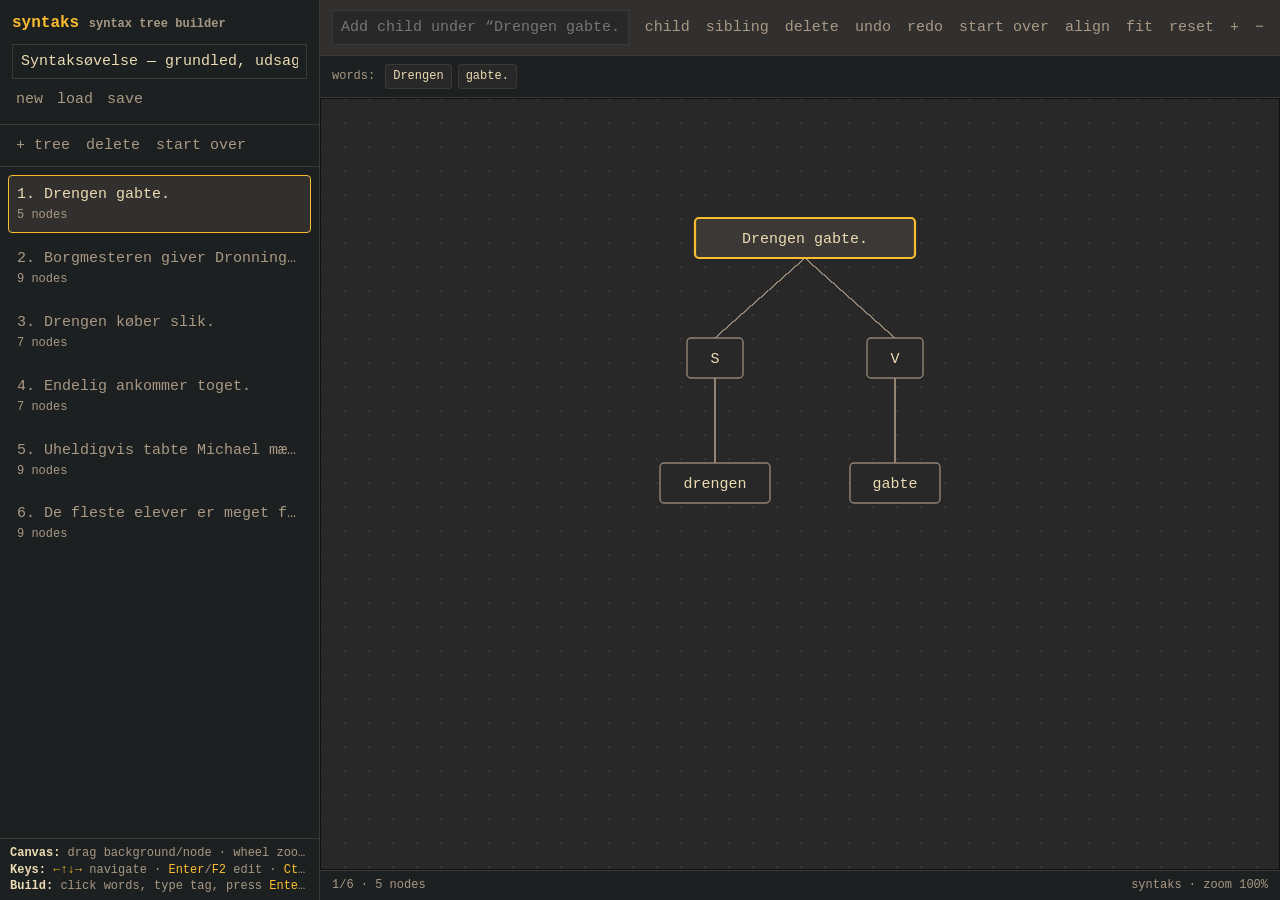
==== commit 58149ef5: "Fixed padding" ====
--- a/index.html
+++ b/index.html
@@ -3,7 +3,7 @@
 <head>
 <meta charset="utf-8" />
 <meta name="viewport" content="width=device-width, initial-scale=1" />
-<title>syntaks v14 — compact sidebar and flexible nodes</title>
+<title>syntaks</title>
 <style>
   :root{
     --bg:#282828;
@@ -87,7 +87,7 @@
 <div class="app">
   <aside>
     <header>
-      <h1>syntaks <span class="tiny">v14 compact sidebar</span></h1>
+      <h1>syntaks <span class="tiny">syntax tree builder</span></h1>
       <input id="projectTitle" placeholder="Project title" />
       <div class="row" style="margin-top:8px">
         <button id="newProject">new</button>
@@ -152,7 +152,7 @@
 (() => {
   'use strict';
 
-  const STORAGE_KEY = 'syntaks.minimal.project.v14';
+  const STORAGE_KEY = 'sentence-lab.project.current';
   const $ = (id) => document.getElementById(id);
   const svg = $('svg');
   const viewport = $('viewport');
@@ -192,7 +192,7 @@
     return `${prefix}-${Math.random().toString(36).slice(2, 9)}-${Date.now().toString(36).slice(-4)}`;
   }
 
-  function defaultTree(title='New analysis') {
+  function defaultTree(title='New sentence') {
     const root = uid('node');
     return {
       id: uid('tree'),
@@ -330,7 +330,7 @@
       title: String(raw.title || 'Untitled project'),
       trees: Array.isArray(raw.trees) ? raw.trees.map((tree, i) => normalizeTree(tree, i)) : []
     };
-    if (!project.trees.length) project.trees.push(defaultTree('New analysis'));
+    if (!project.trees.length) project.trees.push(defaultTree('New sentence'));
     return project;
   }
 
@@ -450,7 +450,7 @@
   function updateStatus(msg='') {
     const t = activeTree();
     $('statusLeft').textContent = t ? `${state.project.trees.indexOf(t) + 1}/${state.project.trees.length} · ${t.nodes.length} nodes${msg ? ' · ' + msg : ''}` : 'no tree';
-    $('statusRight').textContent = `v14-compact-sidebar · zoom ${Math.round(state.view.scale * 100)}%`;
+    $('statusRight').textContent = `syntaks · zoom ${Math.round(state.view.scale * 100)}%`;
   }
 
   function renderAll() {
@@ -757,15 +757,23 @@
     return lines;
   }
 
+  function estimateTextWidth(text) {
+    // SVG text uses the app monospace stack. 8px per character was too tight
+    // on Chrome/Linux, so we use a safer monospace estimate and real padding.
+    return Math.ceil(String(text || '').length * 9.6);
+  }
+
   function nodeBox(tree, node) {
     const sentence = isSentenceNode(tree, node);
-    const maxWidth = sentence ? 720 : 360;
-    const minWidth = sentence ? 180 : 48;
-    const maxChars = sentence ? 64 : 32;
+    const maxWidth = sentence ? 760 : 420;
+    const minWidth = sentence ? 220 : 56;
+    const horizontalPadding = sentence ? 64 : 42;
+    const lineHeight = 18;
+    const maxChars = Math.max(8, Math.floor((maxWidth - horizontalPadding) / 9.6));
     const lines = wrapLabel(node.label, maxChars);
-    const longest = Math.max(...lines.map(line => line.length), 1);
-    const width = Math.max(minWidth, Math.min(maxWidth, longest * 8 + 30));
-    const height = Math.max(40, lines.length * 18 + 18);
+    const longestLineWidth = Math.max(...lines.map(estimateTextWidth), 1);
+    const width = Math.max(minWidth, Math.min(maxWidth, longestLineWidth + horizontalPadding));
+    const height = Math.max(40, lines.length * lineHeight + 18);
     return { width, height, lines };
   }
 
@@ -1351,7 +1359,7 @@
   }
 
   function exportProject() {
-    const safe = (state.project.title || 'syntaks-project').toLowerCase().replace(/[^a-z0-9æøå_-]+/gi, '-').replace(/^-|-$/g, '') || 'syntaks-project';
+    const safe = (state.project.title || 'sentence-lab-project').toLowerCase().replace(/[^a-z0-9æøå_-]+/gi, '-').replace(/^-|-$/g, '') || 'sentence-lab-project';
     const blob = new Blob([JSON.stringify(state.project, null, 2)], { type: 'application/json' });
     const a = document.createElement('a');
     a.href = URL.createObjectURL(blob);
